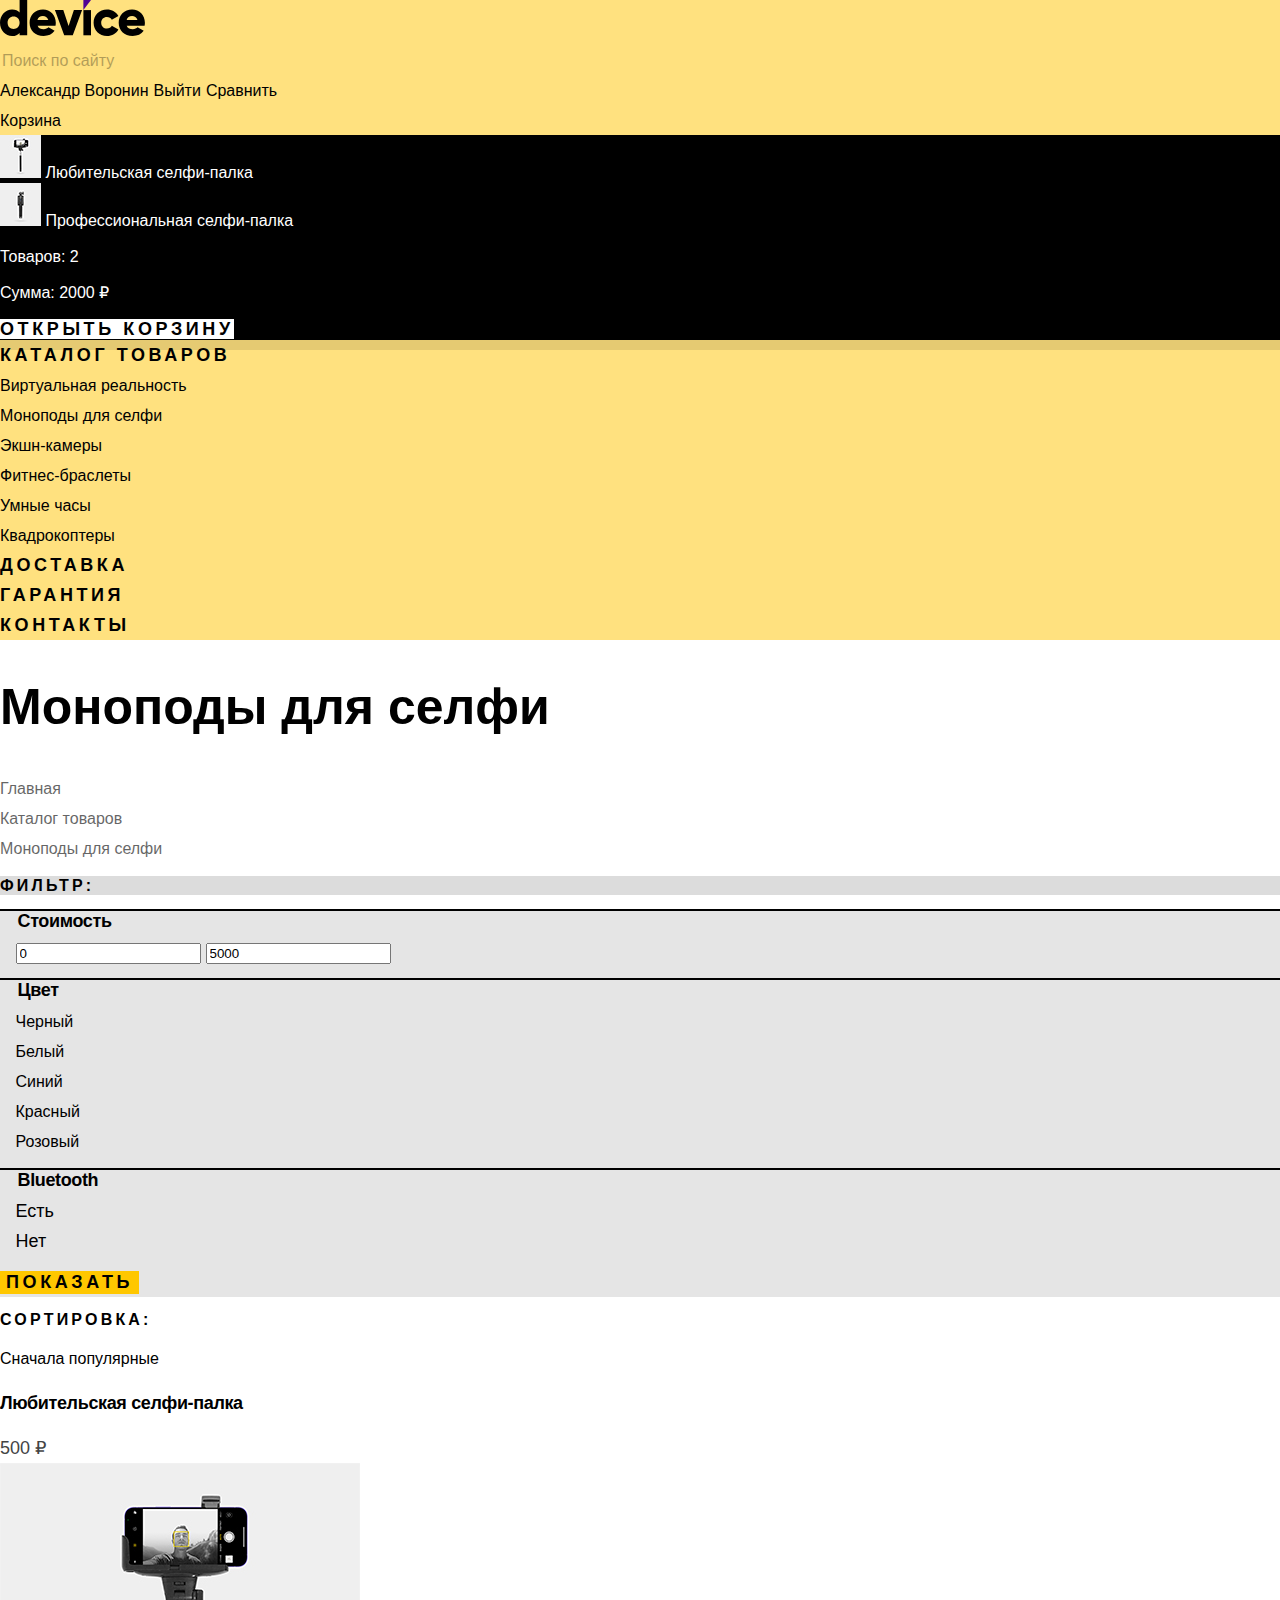
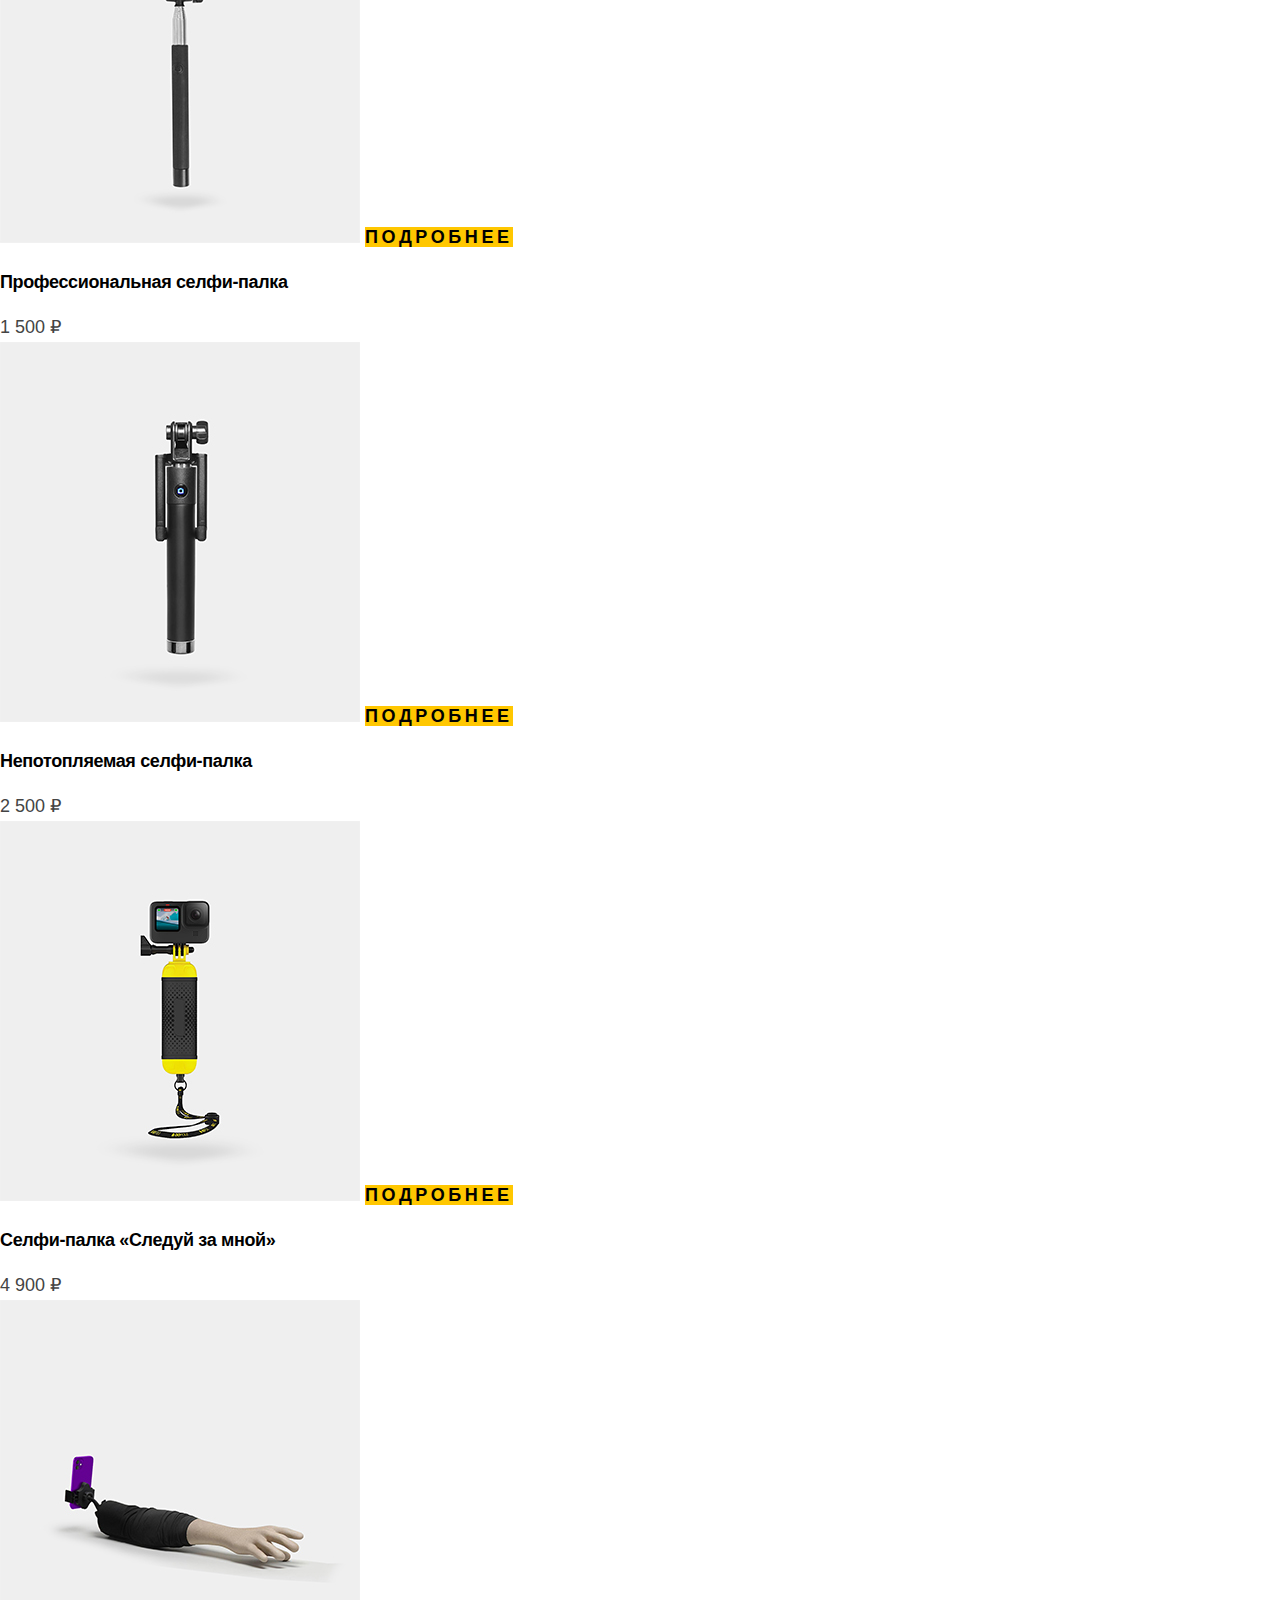
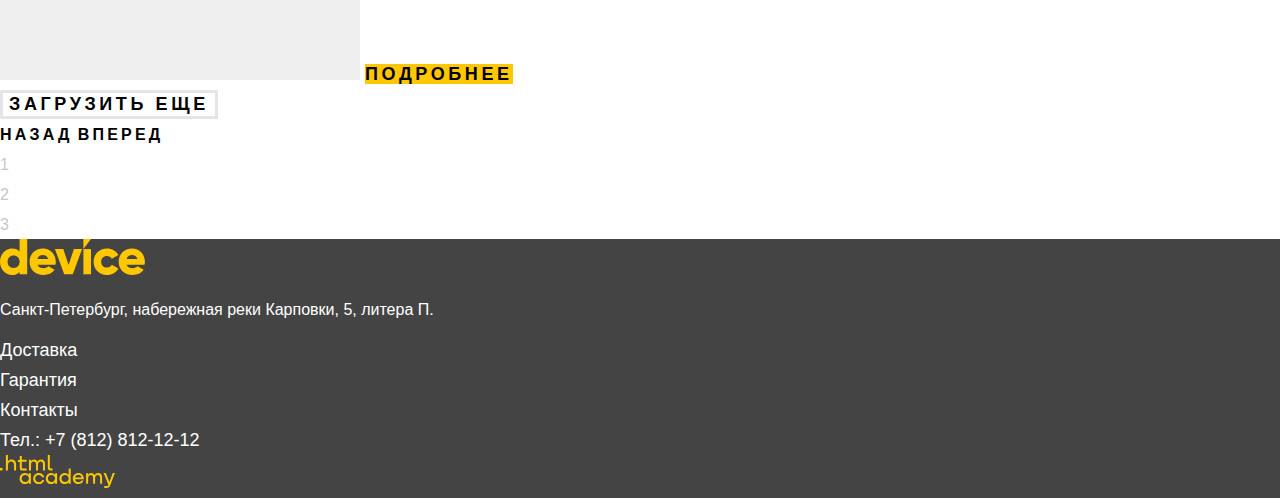
==== catalog.html @ 980a21e5 "Базовая стилизация всех страниц" ====
<!DOCTYPE html>
<html lang="ru">

  <head>
    <title>HTML Academy: Девайс-каталог</title>
    <meta charset="UTF-8">
    <meta name="description" content="Описание контента">
    <meta name="keywords" content="Ключевые, слова, через, запятую">
    <link rel="icon" type="image/x-icon" href="images/favicon.png">
    <link rel="stylesheet" href="css/style.css">
  </head>

  <body class="page">

    <!-- header start -->
      <header class="header container">
        <div class="header__inner">

          <a class="header__logo-link" href="index.html">
            <img class="header__logo-image" src="images/device-header.svg" width="145" height="36" alt="Логотип интернет магазина 'Device'.">
          </a>

          <nav class="header__navigation">
            <div class="header__top">

              <!-- header-search start -->
                <form class="header-search header__search-form " action="https://echo.htmlacademy.ru" method="get">
                  <label class="header-search__label">
                    <input class="header-search__input" name="site-search" type="search" placeholder="Поиск по сайту">
                    <span class="visually-hidden">Поиск по сайту.</span>
                  </label>
                  <button class="header-search__submit" type="submit">Найти</button>
                </form>
              <!-- header-search end -->

                <a class="header__top-link" href="#">Александр Воронин</a>
                <a class="header__top-link" href="#">Выйти</a>
                <a class="header__top-link" href="#">Сравнить</a>
                <div class="header__top-block">
                  <a class="header__top-link" href="#">Корзина</a>
                    <div class="header__top-basket">
                      <ul class="header__top-basket-list">
                        <li class="header__top-basket-item">
                          <img class="header__top-basket-image" src="images/selfie-stick-amateur-basket.png" width="41" height="43" alt="Любительская селфи-палка.">
                          <a class="header__top-basket-link" href="#">Любительская селфи-палка</a>
                        </li>
                        <li class="header__top-basket-item">
                          <img class="header__top-basket-image" src="images/selfie-stick-professional-basket.png" width="41" height="43" alt="Профессиональная селфи-палка.">
                          <a class="header__top-basket-link" href="#">Профессиональная селфи-палка</a>
                        </li>
                      </ul>
                      <div class="header__top-basket-block">
                        <p class="header__top-basket-text">Товаров: 2</p>
                        <p class="header__top-basket-text">Сумма: 2000 ₽</p>
                      </div>
                      <a class="header__top-basket-open link">Открыть корзину</a>
                    </div>
                </div>
            </div>

            <ul class="header__bottom-list">
              <li class="header__bottom-item">
                <a class="header__bottom-link link" href="catalog.html">Каталог товаров</a>
                  <ul class="header__button-catalog-list">
                    <li class="header__button-catalog-item">
                      <a class="header__button-catalog-link" href="#">Виртуальная реальность</a>
                    </li>
                    <li class="header__button-catalog-item">
                      <a class="header__button-catalog-link" href="#">Моноподы для cелфи</a>
                    </li>
                    <li class="header__button-catalog-item">
                      <a class="header__button-catalog-link" href="#">Экшн-камеры</a>
                    </li>
                    <li class="header__button-catalog-item">
                      <a class="header__button-catalog-link" href="#">Фитнес-браслеты</a>
                    </li>
                    <li class="header__button-catalog-item">
                      <a class="header__button-catalog-link" href="#">Умные часы</a>
                    </li>
                    <li class="header__button-catalog-item">
                      <a class="header__button-catalog-link" href="#">Квадрокоптеры</a>
                    </li>
                  </ul>
              </li>
              <li class="header__bottom-item">
                <a class="header__bottom-link link" href="#">Доставка</a>
              </li>
              <li class="header__bottom-item">
                <a class="header__bottom-link link" href="#">Гарантия</a>
              </li>
              <li class="header__bottom-item">
                <a class="header__bottom-link link" href="#">Контакты</a>
              </li>
            </ul>
          </nav>

        </div>
      </header>
    <!-- header end -->

    <!-- main start -->
      <main class="main">
        <h1 class="visually-hidden">Каталог интернет магазина 'Device'</h1>

        <section class="main__container">
          <h2 class="main__title title">Моноподы для селфи</h2>
          <ul class="main__list">
            <li class="main__item">
              <a class="main__link" href="#">Главная</a>
            </li>
            <li class="main__item">
              <a class="main__link" href="#">Каталог товаров</a>
            </li>
            <li class="main__item">
              <span class="main__text">Моноподы для селфи</span>
            </li>
          </ul>
        </section>

        <div class="catalog">

          <!-- filters start -->
            <section class="filters">

              <div class="filters__top">
                <h2 class="filters__title link">Фильтр:</h2>
              </div>

              <form class="filters__form" action="https://echo.htmlacademy.ru" method="get">
                <div class="filters__block">
                  <fieldset class="filters__field">
                    <legend class="filters__subtitle">Стоимость</legend>
                    <label class="filters__label">
                      <input class="filters__number" type="number" name="min" value="0">
                      <span class="visually-hidden">от</span>
                    </label>
                    <label class="filters__label">
                      <input class="filters__number" type="number" name="max" value="5000">
                      <span class="visually-hidden">до</span>
                    </label>
                  </fieldset>
                </div>
                <div class="filters__block">
                  <fieldset class="filters__field">
                    <legend class="filters__subtitle">Цвет</legend>
                    <ul class="filters__list">
                      <li class="filters__item">
                        <input class="visually-hidden" type="checkbox" name="color-black" id="black" checked>
                        <label class="filters__checked" for="black">Черный</label>
                      </li>
                      <li class="filters__item">
                        <input class="visually-hidden" type="checkbox" name="color-white" id="white" checked>
                        <label class="filters__checked" for="white">Белый</label>
                      </li>
                      <li class="filters__item">
                        <input class="visually-hidden" type="checkbox" name="color-blue" id="blue">
                        <label class="filters__checked" for="blue">Синий</label>
                      </li>
                      <li class="filters__item">
                        <input class="visually-hidden" type="checkbox" name="color-red" id="red">
                        <label class="filters__checked" for="red">Красный</label>
                      </li>
                      <li class="filters__item">
                        <input class="visually-hidden" type="checkbox" name="color-pink" id="pink">
                        <label class="filters__checked" for="pink">Розовый</label>
                      </li>
                    </ul>
                  </fieldset>
                </div>
                <div class="filters__block">
                  <fieldset class="filters__field">
                    <legend class="filters__subtitle">Bluetooth</legend>
                      <ul class="filters__list">
                        <li class="filters__item">
                          <input class="visually-hidden" type="radio" name="bluetooth" id="bluetooth-true" value="true" checked>
                          <label class="filters__radio" for="bluetooth-true">Есть</label>
                        </li>
                        <li class="filters__item">
                          <input class="visually-hidden" type="radio" name="bluetooth" id="bluetooth-false" value="false">
                          <label class="filters__radio" for="bluetooth-false">Нет</label>
                        </li>
                      </ul>
                  </fieldset>
                </div>
                <button class="filters__submit link link-effect" type="submit">Показать</button>
              </form>

            </section>
          <!-- filters end -->

          <!-- products start -->
            <section class="products">
              <h2 class="visually-hidden">Каталог товаров</h2>

                <section class="products__top">
                  <h2 class="products__title link">Сортировка:</h2>
                  <div class="products__block">
                    <a class="products__popular-first" href="#popular-first">Сначала популярные</a>
                    <ul class="products__sort-list">
                      <li class="products__sort-item">
                        <a class="products__sort-link" href="#"></a>
                        <a class="products__sort-link" href="#"></a>
                        <a class="products__sort-link" href="#"></a>
                      </li>
                    </ul>
                  </div>
                  <a class="products__arrow" href="#up">
                    <span class="visually-hidden">Вверх</span>
                  </a>
                  <a class="products__arrow" href="#down">
                    <span class="visually-hidden">Вниз</span>
                  </a>
                </section>

                <ul class="products__list">
                  <li class="products__item">
                    <div class="products__info">
                      <h3 class="products__subtitle">Любительская селфи-палка</h3>
                      <span class="products__price">500 ₽</span>
                    </div>
                    <a class="products__link" href="#">
                      <img class="products__image" src="images/selfie-stick-amateur.png" width="360" height="380" alt="Любительская селфи-палка.">
                    </a>
                    <a class="products__details link link-effect" href="#">Подробнее</a>
                  </li>
                  <li class="products__item">
                    <div class="products__info">
                      <h3 class="products__subtitle">Профессиональная селфи-палка</h3>
                      <span class="products__price">1 500 ₽</span>
                    </div>
                    <a class="products__link" href="#">
                      <img class="products__image" src="images/selfie-stick-professional.png" width="360" height="380" alt="Профессиональная селфи-палка.">
                    </a>
                    <a class="products__details link link-effect" href="#">Подробнее</a>
                  </li>
                  <li class="products__item">
                    <div class="products__info">
                      <h3 class="products__subtitle">Непотопляемая селфи-палка</h3>
                      <span class="products__price">2 500 ₽</span>
                    </div>
                    <a class="products__link" href="#">
                      <img class="products__image" src="images/selfie-stick-unsinkable.png" width="360" height="380" alt="Непотопляемая селфи-палка.">
                    </a>
                    <a class="products__details link link-effect" href="#">Подробнее</a>
                  </li>
                  <li class="products__item products__item--new">
                    <div class="products__info">
                      <h3 class="products__subtitle">Селфи-палка «Следуй за мной»</h3>
                      <span class="products__price">4 900 ₽</span>
                    </div>
                    <a class="products__link" href="#">
                      <img class="products__image" src="images/selfie-stick-follow-me.png" width="360" height="380" alt="Селфи-палка «Следуй за мной».">
                    </a>
                    <a class="products__details link link-effect" href="#">Подробнее</a>
                  </li>
                </ul>
                <button class="products__download link" type="button">Загрузить еще</button>

                <div class="products__pagination">
                  <a class="products__pagination-button link" href="#">Назад</a>
                  <a class="products__pagination-button link" href="#">Вперед</a>
                  <ul class="products__pagination-list">
                    <li class="products__pagination-item">
                      <a class="products__pagination-link products__pagination-link--current" href="#">1</a>
                    </li>
                    <li class="products__pagination-item">
                      <a class="products__pagination-link" href="#">2</a>
                    </li>
                    <li class="products__pagination-item">
                      <a class="products__pagination-link" href="#">3</a>
                    </li>
                  </ul>
                </div>

              </section>
            <!-- products end -->

        </div>

      </main>
    <!-- main end -->

    <!-- footer start -->
      <footer class="footer">
        <div class="footer__inner container">

          <a class="footer__logo-link">
            <img class="footer__logo-image" src="images/device-footer.svg" width="145" height="36" alt="Логотип интернет магазина 'Device'.">
          </a>

          <div class="footer__navigation">
            <p class="footer__navigation-text">Санкт-Петербург, набережная реки Карповки, 5, литера П.</p>
            <ul class="footer__navigation-list">
              <li class="footer__navigation-item">
                <a class="footer__navigation-link" href="#">Доставка</a>
              </li>
              <li class="footer__navigation-item">
                <a class="footer__navigation-link" href="#">Гарантия</a>
              </li>
              <li class="footer__navigation-item">
                <a class="footer__navigation-link" href="#">Контакты</a>
              </li>
            </ul>
            <a class="footer__navigation-link" href="tel:78128121212">Тел.: +7 (812) 812-12-12</a>
          </div>

          <ul class="footer__social">
            <li class="footer__social-item">
              <a class="footer__social-link" href="https://www.facebook.com/htmlacademy">
                <span class="visually-hidden">Фэйсбук.</span>
              </a>
            </li>
            <li class="footer__social-item">
              <a class="footer__social-link" href="https://www.instagram.com/htmlacademy">
                <span class="visually-hidden">Инстаграм.</span>
              </a>
            </li>
            <li class="footer__social-item">
              <a class="footer__social-link" href="https://www.twitter.com/htmlacademy_ru">
                <span class="visually-hidden">Твиттер.</span>
              </a>
            </li>
          </ul>

          <a class="footer__htmlacademy-link" href="https://htmlacademy.ru">
            <img class="footer__htmlacademy-image" src="images/logo-htmlacademy-footer.svg" width="115" height="34" alt="Логотип 'htmlacademy.">
          </a>

        </div>
      </footer>
    <!-- footer end -->

    <script src="js/script.js"></script>
  </body>

</html>
---- css/style.css ----
/* fonts */
@font-face {
  font-style: normal;
  font-weight: 400;
  font-family: "Rubik";

  font-display: swap;
  src: url("../fonts/rubik/rubik-400.woff2") format("woff2;");
}

@font-face {
  font-style: normal;
  font-weight: 700;
  font-family: "Rubik";

  font-display: swap;
  src: url("../fonts/rubik/rubik-700.woff2") format("woff2;");
}

@font-face {
  font-style: normal;
  font-weight: 800;
  font-family: "Rubik";

  font-display: swap;
  src: url("../fonts/rubik/rubik-800.woff2") format("woff2;");
}

@font-face {
  font-style: normal;
  font-weight: 800;
  font-family: "Raleway";

  font-display: swap;
  src: url("../fonts/raleway/raleway-800.woff2") format("woff2;");
}

/* variables */
:root {
  --additional-jasmine: #ffe17f;
  --additional-lavender-indigo: #af4fff;
  --additional-supernova: #ffc700;
  --basic-black: #000000;
  --basic-cararra: #ebebeb;
  --basic-gainsboro: #dcdcdc;
  --basic-gallery: #f0f0f0;
  --basic-mercury: #e5e5e5;
  --basic-tundora: #444444;
  --basic-white: #ffffff;
  --status-coral-red: #ff3d3d;
  --status-deep-saffron: #fd912e;
  --status-luck-green: #08af00;
}

/* global-elements */
*,
*::before,
*::after {
  box-sizing: border-box;
}

body {
  margin: 0;

  font-weight: 400;
  font-size: 18px;
  line-height: 30px;
  font-family: "Rubik", sans-serif;
  color: var(--basic-black);

  background-color: var(--basic-white);
}

img {
  max-width: 100%;

  object-fit: contain;
}

button {
  cursor: pointer;
}

.page a {
  text-decoration: none;
}

.page ul {
  margin: 0;
  padding: 0;

  list-style-type: none;
}

.visually-hidden {
  position: absolute;

  width: 1px;
  height: 1px;
  padding: 0;
  overflow: hidden;

  border: 0;

  clip: rect(1px, 1px, 1px, 1px);
}

.title {
  font-weight: 800;
  font-size: 50px;
  line-height: 50px;
  font-family: "Raleway", sans-serif;
}

.link {
  font-weight: 800;
  font-size: 18px;
  line-height: 21px;
  font-family: "Raleway", sans-serif;
  color: var(--basic-black);
  text-transform: uppercase;
  letter-spacing: 0.2em;
}

.link-effect {
  background-color: var(--additional-supernova);
}
/* header*/
.header__inner {
  background-color: var(--additional-jasmine);
}

/* header-search start */
.header-search__input {
  background-color: transparent;
  border: 0;
  outline: none;
}

.header-search__input::placeholder {
  font-size: 16px;
  line-height: 19px;
  color: var(--basic-black);

  opacity: 0.3;
}

.header-search__submit {
  display: none;
}
/* header-search end */

.header__top-link {
  font-size: 16px;
  line-height: 19px;
  color: var(--basic-black);
}

/* header__top-basket start */
.header__top-basket {
  font-size: 16px;
  line-height: 20px;
  color: var(--basic-white);

  background-color: var(--basic-black);
  box-shadow: 0 10px 0 rgba(0, 0, 0, 0.1);
}

.header__top-basket-link {
  color: var(--basic-white);
}

.header__top-basket-open {
  background-color: var(--basic-white);
}
/* header__top-basket end */

.header__button-catalog-link {
  font-size: 16px;
  line-height: 18px;
  color: var(--basic-black);
}

/* main*/
.main__link,
.main__text {
  font-size: 16px;
  line-height: 19px;
  color: var(--basic-black);

  opacity: 0.6;
}
/* promo-slider start */

.promo-slider__text {
  color: var(--basic-tundora);
}

.promo-slider__term {
  font-size: 36px;
  line-height: 30px;
}

.promo-slider__definition {
  font-size: 16px;
  color: var(--basic-tundora);
}
/* promo-slider end */

/* goods start */
.goods__item {
  background-color: var(--additional-jasmine);
}

.goods__text {
  font-weight: 800;
  font-size: 18px;
  line-height: 24px;
  font-family: "Raleway", sans-serif;
  color: var(--basic-black);
  letter-spacing: -0.02em;
}
/* goods end */

/* services start */
.services {
  background-color: var(--basic-gallery);
}

.services__menu-button {
  border: 0;
  outline: none;
}

.services__description-item {
  display: none;
}

.services__description-item--current {
  display: block;
}

.services__description-text {
  color: var(--basic-tundora);
}
/* services end */

/* rare-commodity start */
.rare-commodity__link {
  font-weight: 800;
  font-size: 20px;
  line-height: 23px;
  font-family: "Raleway", sans-serif;
  color: var(--basic-black);
  text-transform: uppercase;
  letter-spacing: 0.2em;

  background-color: var(--basic-gallery);
}
/* rare-commodity end */

/* about-section start */

/* about-us start */
.about-us__description {
  color: var(--basic-tundora);
}

.about-us__item {
  font-weight: 800;
  line-height: 20px;
}
/* about-us end */

/* contacts start */
.contacts__subtitle {
  font-size: 24px;
  color: var(--basic-tundora);
}

.contacts__text {
  color: var(--basic-tundora);
}

.contacts .contacts__tel {
  color: var(--basic-tundora);
  text-decoration: underline;
}
/* contacts end */

/* about-section end */

/* distribution start */
.distribution {
  background-color: var(--basic-gallery);
}

.distribution__description {
  color: var(--basic-tundora);
}

.distribution__form {
  display: flex;
}

.distribution__email {
  width: 600px;

  background-color: transparent;
  border: 0;
  border-bottom: 3px solid rgba(0, 0, 0, 0.1);
  outline: none;
}

.distribution__email::placeholder {
  font-size: 18px;
  line-height: 30px;
  color: var(--basic-tundora);

  opacity: 0.5;
}

.distribution__submit {
  width: 260px;
  height: 55px;

  background-color: transparent;
  border: 3px solid rgba(0, 0, 0, 0.1);
}
/* distribution end */

/* filters start */
.filters__top {
  background-color: var(--basic-gainsboro);
}

.filters__title,
.products__title {
  font-size: 16px;
  line-height: 19px;
}

.filters__form {
  background-color: var(--basic-mercury);
}

.filters__block {
  border-top: 2px solid var(--basic-black);
}

.filters__field {
  border: 0;
}

.filters__subtitle {
  font-weight: 800;
  line-height: 20px;
  letter-spacing: -0.02em;
}

.filters__checked {
  font-size: 16px;
  line-height: 19px;
}

.filters__submit {
  border: 0;
}
/* filters end */

/* products start */
.products__popular-first {
  font-size: 16px;
  line-height: 19px;
  color: var(--basic-black);
}

.products__subtitle {
  font-size: 18px;
  line-height: 24px;
  letter-spacing: -0.02em;
}

.products__price {
  line-height: 21px;
  color: var(--basic-tundora);
}

.products__download {
  border: 0;
  border: 3px solid rgba(0, 0, 0, 0.1);
  background-color: transparent;
}

.products__pagination-button {
  font-size: 16px;
  line-height: 19px;
}

.products__pagination-link {
  font-size: 16px;
  line-height: 19px;
  color: var(--basic-tundora);

  opacity: 0.3;
}
/* products end */

/*footer*/
.footer {
  background-color: var(--basic-tundora);
}

.footer__navigation-text {
  font-size: 16px;
  line-height: 19px;
  color: var(--basic-white);
}

.footer__navigation-link {
  color: var(--basic-white);
}

.footer__navigation-tel {
  font-size: 16px;
  color: var(--basic-white);
}
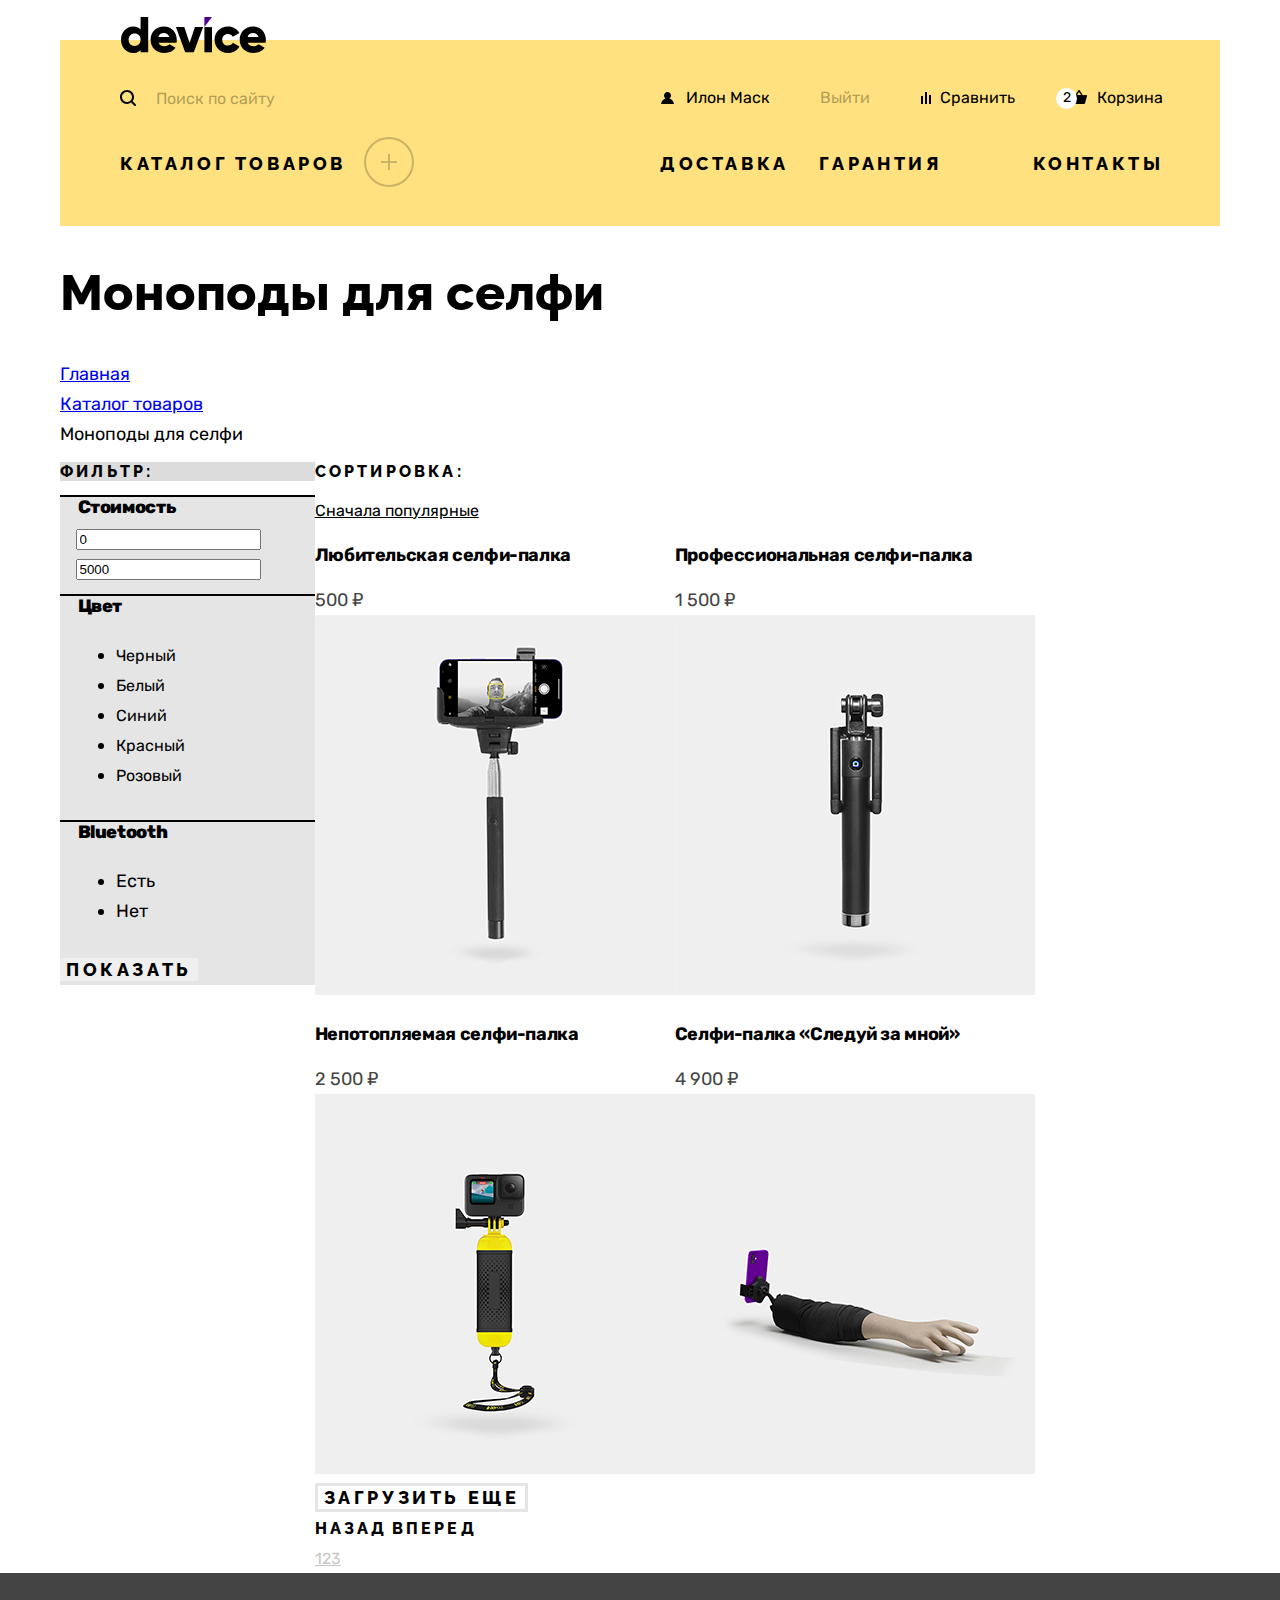
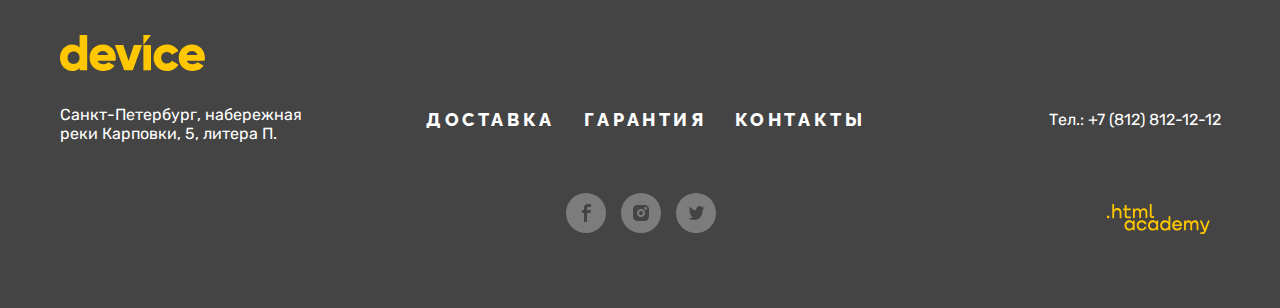
==== commit e66ac13c: "Сетка страницы и крупных блоков на флексах для страницы каталога" ====
--- a/catalog.html
+++ b/catalog.html
@@ -14,7 +14,7 @@
 
     <!-- header start -->
       <header class="header container">
-        <div class="header__inner">
+        <div class="header__inner header__inner--catalog">
 
           <a class="header__logo-link" href="index.html">
             <img class="header__logo-image" src="images/device-header.svg" width="145" height="36" alt="Логотип интернет магазина 'Device'.">
@@ -24,62 +24,78 @@
             <div class="header__top">
 
               <!-- header-search start -->
-                <form class="header-search header__search-form " action="https://echo.htmlacademy.ru" method="get">
-                  <label class="header-search__label">
-                    <input class="header-search__input" name="site-search" type="search" placeholder="Поиск по сайту">
-                    <span class="visually-hidden">Поиск по сайту.</span>
-                  </label>
-                  <button class="header-search__submit" type="submit">Найти</button>
+                <form class="header-search header__search-form" action="https://echo.htmlacademy.ru" method="get">
+                  <label class="header-search__label" for="search"></label>
+                  <input class="header-search__input" name="site-search" id="search" type="search" placeholder="Поиск по сайту">
+                  <button class="header-search__submit" type="submit"><span class="header-search__submit-text">Найти</span></button>
+                  <span class="visually-hidden">Поиск по сайту.</span>
                 </form>
               <!-- header-search end -->
 
-                <a class="header__top-link" href="#">Александр Воронин</a>
-                <a class="header__top-link" href="#">Выйти</a>
-                <a class="header__top-link" href="#">Сравнить</a>
+                <a class="header__top-link header__top-link--user" href="#">Илон Маск</a>
+                <a class="header__top-link header__top-link--log-off" href="#">Выйти</a>
+                <a class="header__top-link header__top-link--compare" href="#">Сравнить</a>
                 <div class="header__top-block">
-                  <a class="header__top-link" href="#">Корзина</a>
-                    <div class="header__top-basket">
-                      <ul class="header__top-basket-list">
-                        <li class="header__top-basket-item">
-                          <img class="header__top-basket-image" src="images/selfie-stick-amateur-basket.png" width="41" height="43" alt="Любительская селфи-палка.">
-                          <a class="header__top-basket-link" href="#">Любительская селфи-палка</a>
-                        </li>
-                        <li class="header__top-basket-item">
-                          <img class="header__top-basket-image" src="images/selfie-stick-professional-basket.png" width="41" height="43" alt="Профессиональная селфи-палка.">
-                          <a class="header__top-basket-link" href="#">Профессиональная селфи-палка</a>
-                        </li>
-                      </ul>
-                      <div class="header__top-basket-block">
-                        <p class="header__top-basket-text">Товаров: 2</p>
-                        <p class="header__top-basket-text">Сумма: 2000 ₽</p>
+                  <a class="header__top-link header__top-link--basket" href="#">Корзина</a>
+
+                    <!-- header__top-basket start -->
+                      <div class="header__top-basket">
+                        <ul class="header__top-basket-list">
+                          <li class="header__top-basket-item">
+                            <a class="header__top-basket-link-image" href="#">
+                              <img class="header__top-basket-image" src="images/selfie-stick-amateur-basket.png" width="41" height="43" alt="Любительская селфи-палка.">
+                            </a>
+                            <a class="header__top-basket-link" href="#">Любительская <br /> селфи-палка</a>
+                            <button class="header__top-basket-button"></button>
+                          </li>
+                          <li class="header__top-basket-item">
+                            <a class="header__top-basket-link-image" href="#">
+                              <img class="header__top-basket-image" src="images/selfie-stick-professional-basket.png" width="41" height="43" alt="Профессиональная селфи-палка.">
+                            </a>
+                            <a class="header__top-basket-link" href="#">Профессиональная <br /> селфи-палка</a>
+                            <button class="header__top-basket-button"></button>
+                          </li>
+                        </ul>
+                        <div class="header__top-basket-block">
+                          <p class="header__top-basket-text">Товаров: 2</p>
+                          <p class="header__top-basket-text">Сумма: 2000 ₽</p>
+                        </div>
+                        <button class="header__top-basket-open link">
+                          <span class="header__top-basket-open-text">Открыть корзину</span></button>
                       </div>
-                      <a class="header__top-basket-open link">Открыть корзину</a>
-                    </div>
+                    <!-- header__top-basket end -->
+
                 </div>
             </div>
 
             <ul class="header__bottom-list">
-              <li class="header__bottom-item">
-                <a class="header__bottom-link link" href="catalog.html">Каталог товаров</a>
-                  <ul class="header__button-catalog-list">
-                    <li class="header__button-catalog-item">
-                      <a class="header__button-catalog-link" href="#">Виртуальная реальность</a>
-                    </li>
-                    <li class="header__button-catalog-item">
-                      <a class="header__button-catalog-link" href="#">Моноподы для cелфи</a>
-                    </li>
-                    <li class="header__button-catalog-item">
-                      <a class="header__button-catalog-link" href="#">Экшн-камеры</a>
-                    </li>
-                    <li class="header__button-catalog-item">
-                      <a class="header__button-catalog-link" href="#">Фитнес-браслеты</a>
-                    </li>
-                    <li class="header__button-catalog-item">
-                      <a class="header__button-catalog-link" href="#">Умные часы</a>
-                    </li>
-                    <li class="header__button-catalog-item">
-                      <a class="header__button-catalog-link" href="#">Квадрокоптеры</a>
-                    </li>
+              <li class="header__bottom-item header__bottom-item--catalog">
+                <a class="header__bottom-link header__bottom-link--catalog link" href="#">Каталог товаров</a>
+                  <ul class="header__bottom-catalog-list">
+                    <div class="header__bottom-catalog-block">
+                      <li class="header__bottom-catalog-item">
+                        <a class="header__bottom-catalog-link" href="#">Виртуальная реальность</a>
+                      </li>
+                      <li class="header__bottom-catalog-item">
+                        <a class="header__bottom-catalog-link" href="#">Моноподы для cелфи</a>
+                      </li>
+                      <li class="header__bottom-catalog-item">
+                        <a class="header__bottom-catalog-link" href="#">Экшн-камеры</a>
+                      </li>
+                    </div>
+                    <div class="header__bottom-catalog-block">
+                      <li class="header__bottom-catalog-item">
+                        <a class="header__bottom-catalog-link" href="#">Фитнес-браслеты</a>
+                      </li>
+                      <li class="header__bottom-catalog-item">
+                        <a class="header__bottom-catalog-link" href="#">Умные часы</a>
+                      </li>
+                    </div>
+                    <div class="header__bottom-catalog-block">
+                      <li class="header__bottom-catalog-item">
+                        <a class="header__bottom-catalog-link" href="#">Квадрокоптеры</a>
+                      </li>
+                    </div>
                   </ul>
               </li>
               <li class="header__bottom-item">
@@ -102,7 +118,7 @@
       <main class="main">
         <h1 class="visually-hidden">Каталог интернет магазина 'Device'</h1>
 
-        <section class="main__container">
+        <section class="main__container container">
           <h2 class="main__title title">Моноподы для селфи</h2>
           <ul class="main__list">
             <li class="main__item">
@@ -117,7 +133,7 @@
           </ul>
         </section>
 
-        <div class="catalog">
+        <div class="catalog container">
 
           <!-- filters start -->
             <section class="filters">
@@ -289,42 +305,46 @@
           </a>
 
           <div class="footer__navigation">
-            <p class="footer__navigation-text">Санкт-Петербург, набережная реки Карповки, 5, литера П.</p>
+            <p class="footer__navigation-text">Санкт-Петербург, набережная <br /> реки Карповки, 5, литера П.</p>
             <ul class="footer__navigation-list">
               <li class="footer__navigation-item">
-                <a class="footer__navigation-link" href="#">Доставка</a>
+                <a class="footer__navigation-link link" href="#">Доставка</a>
               </li>
               <li class="footer__navigation-item">
-                <a class="footer__navigation-link" href="#">Гарантия</a>
+                <a class="footer__navigation-link link" href="#">Гарантия</a>
               </li>
               <li class="footer__navigation-item">
-                <a class="footer__navigation-link" href="#">Контакты</a>
+                <a class="footer__navigation-link link" href="#">Контакты</a>
               </li>
             </ul>
-            <a class="footer__navigation-link" href="tel:78128121212">Тел.: +7 (812) 812-12-12</a>
+            <a class="footer__navigation-tel" href="tel:78128121212">Тел.: +7 (812) 812-12-12</a>
           </div>
 
-          <ul class="footer__social">
-            <li class="footer__social-item">
-              <a class="footer__social-link" href="https://www.facebook.com/htmlacademy">
-                <span class="visually-hidden">Фэйсбук.</span>
-              </a>
-            </li>
-            <li class="footer__social-item">
-              <a class="footer__social-link" href="https://www.instagram.com/htmlacademy">
-                <span class="visually-hidden">Инстаграм.</span>
-              </a>
-            </li>
-            <li class="footer__social-item">
-              <a class="footer__social-link" href="https://www.twitter.com/htmlacademy_ru">
-                <span class="visually-hidden">Твиттер.</span>
-              </a>
-            </li>
-          </ul>
-
-          <a class="footer__htmlacademy-link" href="https://htmlacademy.ru">
-            <img class="footer__htmlacademy-image" src="images/logo-htmlacademy-footer.svg" width="115" height="34" alt="Логотип 'htmlacademy.">
-          </a>
+          <div class="footer__social-block">
+
+            <ul class="footer__social">
+              <li class="footer__social-item">
+                <a class="footer__social-link footer__social-link--fb" href="https://www.facebook.com/htmlacademy">
+                  <span class="visually-hidden">Фэйсбук.</span>
+                </a>
+              </li>
+              <li class="footer__social-item">
+                <a class="footer__social-link footer__social-link--in" href="https://www.instagram.com/htmlacademy">
+                  <span class="visually-hidden">Инстаграм.</span>
+                </a>
+              </li>
+              <li class="footer__social-item">
+                <a class="footer__social-link footer__social-link--tw" href="https://www.twitter.com/htmlacademy_ru">
+                  <span class="visually-hidden">Твиттер.</span>
+                </a>
+              </li>
+            </ul>
+
+            <a class="footer__htmlacademy-link" href="https://htmlacademy.ru">
+              <img class="footer__htmlacademy-image" src="images/logo-htmlacademy-footer.svg" width="115" height="34" alt="Логотип 'htmlacademy.">
+            </a>
+
+          </div>
 
         </div>
       </footer>
--- a/css/style.css
+++ b/css/style.css
@@ -1,11 +1,11 @@
-/* fonts */
+/* fonts start */
 @font-face {
   font-style: normal;
   font-weight: 400;
   font-family: "Rubik";
 
   font-display: swap;
-  src: url("../fonts/rubik/rubik-400.woff2") format("woff2;");
+  src: url("../fonts/rubik/rubik-400.woff2") format("woff2");
 }
 
 @font-face {
@@ -14,7 +14,7 @@
   font-family: "Rubik";
 
   font-display: swap;
-  src: url("../fonts/rubik/rubik-700.woff2") format("woff2;");
+  src: url("../fonts/rubik/rubik-700.woff2") format("woff2");
 }
 
 @font-face {
@@ -23,7 +23,7 @@
   font-family: "Rubik";
 
   font-display: swap;
-  src: url("../fonts/rubik/rubik-800.woff2") format("woff2;");
+  src: url("../fonts/rubik/rubik-800.woff2") format("woff2");
 }
 
 @font-face {
@@ -32,16 +32,18 @@
   font-family: "Raleway";
 
   font-display: swap;
-  src: url("../fonts/raleway/raleway-800.woff2") format("woff2;");
-}
-
-/* variables */
+  src: url("../fonts/raleway/raleway-800.woff2") format("woff2");
+}
+/* fonts end */
+
+/* variables start */
 :root {
   --additional-jasmine: #ffe17f;
   --additional-lavender-indigo: #af4fff;
   --additional-supernova: #ffc700;
   --basic-black: #000000;
   --basic-cararra: #ebebeb;
+  --basic-erie-black: #1a1a1a;
   --basic-gainsboro: #dcdcdc;
   --basic-gallery: #f0f0f0;
   --basic-mercury: #e5e5e5;
@@ -51,18 +53,26 @@
   --status-deep-saffron: #fd912e;
   --status-luck-green: #08af00;
 }
-
-/* global-elements */
+/* variables end */
+
+/* global-elements start */
 *,
 *::before,
 *::after {
   box-sizing: border-box;
 }
 
+html {
+  height: 100%;
+}
+
 body {
-  margin: 0;
-
-  font-weight: 400;
+  display: flex;
+  flex-direction: column;
+  min-width: 1160px;
+  min-height: 100%;
+  margin: 0;
+
   font-size: 18px;
   line-height: 30px;
   font-family: "Rubik", sans-serif;
@@ -81,15 +91,23 @@
   cursor: pointer;
 }
 
-.page a {
-  text-decoration: none;
-}
-
-.page ul {
-  margin: 0;
-  padding: 0;
-
-  list-style-type: none;
+input[type=text]::-ms-clear {
+  display: none;
+  width: 0;
+  height: 0;
+}
+
+input[type=text]::-ms-reveal {
+  display: none;
+  width: 0;
+  height: 0;
+}
+
+input[type="search"]::-webkit-search-decoration,
+input[type="search"]::-webkit-search-cancel-button,
+input[type="search"]::-webkit-search-results-button,
+input[type="search"]::-webkit-search-results-decoration {
+  display: none;
 }
 
 .visually-hidden {
@@ -103,6 +121,16 @@
   border: 0;
 
   clip: rect(1px, 1px, 1px, 1px);
+}
+
+.container {
+  width: 1200px;
+  margin: 0 auto;
+  padding: 0 20px;
+}
+
+.main {
+  flex-grow: 1;
 }
 
 .title {
@@ -113,123 +141,1061 @@
 }
 
 .link {
+  position: relative;
+  z-index: 1;
+
   font-weight: 800;
   font-size: 18px;
   line-height: 21px;
   font-family: "Raleway", sans-serif;
   color: var(--basic-black);
   text-transform: uppercase;
+  text-decoration: none;
   letter-spacing: 0.2em;
 }
 
-.link-effect {
-  background-color: var(--additional-supernova);
-}
-/* header*/
+.link--effect::before {
+  content: "";
+  position: absolute;
+  top: 42%;
+  left: 0;
+  z-index: -1;
+
+  width: 100%;
+  height: 8px;
+
+  background-color: var(--additional-jasmine);
+
+  transition-duration: 0.4s;
+}
+
+.link--effect:hover::before {
+  top: 0;
+
+  height: 100%;
+}
+
+.link--effect:focus::before {
+  background-color: var(--additional-lavender-indigo);
+}
+
+.link--effect:active::before {
+  background-color: var(--additional-jasmine);
+}
+/* global-elements end */
+
+/* header start */
+.header {
+  padding-top: 40px;
+}
+
 .header__inner {
+  position: relative;
+
+  height: 300px;
+  padding: 0 60px;
+  padding-top: 38px;
+
   background-color: var(--additional-jasmine);
 }
 
+.header__inner--catalog {
+  height: 186px;
+}
+
+.header__logo-link {
+  position: absolute;
+  top: -23px;
+  left: 61px;
+
+  display: flex;
+}
+
+.header__top {
+  position: relative;
+
+  display: flex;
+  margin-bottom: 20px;
+}
+
 /* header-search start */
+.header-search {
+  position: relative;
+
+  display: flex;
+  margin-right: 4px;
+
+  transform: translateX(-16px);
+}
+
+.header-search__label::before {
+  content: "";
+  position: absolute;
+  top: 12px;
+  left: 16px;
+
+  width: 16px;
+  height: 16px;
+
+  background-image: url(../images/search.svg);
+  background-repeat: no-repeat;
+  cursor: pointer;
+}
+
 .header-search__input {
+  width: 516px;
+  height: 40px;
+  padding: 0;
+  padding-right: 20px;
+  padding-left: 50px;
+
+  font-size: 16px;
+  font-family: "Rubik", sans-serif;
+
   background-color: transparent;
-  border: 0;
-  outline: none;
+  border: 2px solid transparent;
+  outline: 0;
+}
+
+.header-search__input:focus {
+  border: 2px solid var(--additional-lavender-indigo);
+  border-radius: 20px;
+}
+
+.header-search__input:active {
+  border: 2px solid var(--basic-black);
+  border-radius: 20px;
 }
 
 .header-search__input::placeholder {
-  font-size: 16px;
-  line-height: 19px;
   color: var(--basic-black);
 
   opacity: 0.3;
+}
+
+.header-search__input:hover::placeholder {
+  opacity: 0.6;
 }
 
 .header-search__submit {
   display: none;
 }
+
+.header-search__input--active {
+  width: 352px;
+
+  border-color: var(--basic-black);
+  border-right: 0;
+  border-top-left-radius: 20px;
+  border-bottom-left-radius: 20px;
+}
+
+.header-search__input--active:focus {
+  border-color: var(--basic-black);
+  border-right: 0;
+  border-radius: 20px 0 0 20px;
+}
+
+.header-search__input--active:active {
+  border-right: 0;
+  border-top-right-radius: 0;
+  border-bottom-right-radius: 0;
+}
+
+.header-search__input--active + .header-search__submit {
+  display: block;
+  padding: 0;
+
+  font-size: 16px;
+  font-family: "Rubik", sans-serif;
+
+  background-color: transparent;
+  border: 2px solid var(--basic-black);
+  border-radius: 0 20px 20px 0;
+  outline: 0;
+}
+
+.header-search__input--active + .header-search__submit:hover {
+  color: var(--basic-white);
+
+  background-color: var(--basic-black);
+}
+
+.header-search__input--active + .header-search__submit:focus {
+  border-color: var(--additional-lavender-indigo);
+}
+
+.header-search__input--active + .header-search__submit:active {
+  border-color: var(--basic-black);
+}
+
+.header-search__submit-text {
+  display: inline-block;
+  width: 160px;
+  height: 36px;
+  padding-top: 8px;
+  padding-bottom: 12px;
+}
+
+.header-search__submit-text:active {
+  opacity: 0.3;
+}
 /* header-search end */
 
 .header__top-link {
+  position: relative;
+
+  display: inline-block;
+  padding: 8px 18px;
+
   font-size: 16px;
-  line-height: 19px;
+  line-height: 20px;
   color: var(--basic-black);
+  text-decoration: none;
+  white-space: nowrap;
+
+  border: 2px solid transparent;
+  outline: 0;
+}
+
+.header__top-link:focus {
+  border: 2px solid var(--additional-lavender-indigo);
+  border-radius: 20px;
+}
+
+.header__top-link:hover {
+  opacity: 0.6;
+}
+
+.header__top-link:active {
+  border: 2px solid transparent;
+  opacity: 0.3;
+}
+
+.header__top-link::before {
+  content: "";
+  position: absolute;
+
+  background-repeat: no-repeat;
+}
+
+.header__top-link--user {
+  margin-right: 146px;
+  padding-left: 44px;
+}
+
+.header__top-link--log-off {
+  margin-right: 10px;
+  margin-left: -136px;
+
+  opacity: 0.3;
+}
+
+.header__top-link--user::before {
+  top: 12px;
+  left: 19px;
+
+  width: 13px;
+  height: 12px;
+
+  background-image: url(../images/user.svg);
+}
+
+.header__top-link--compare {
+  margin-right: 18px;
+  padding-left: 38px;
+}
+
+.header__top-link--compare::before {
+  top: 12px;
+  left: 19px;
+
+  width: 10px;
+  height: 12px;
+
+  background-image: url(../images/compare.svg);
+}
+
+.header__top-link--basket {
+  padding-left: 42px;
+}
+
+.header__top-link--basket::after {
+  content: "2";
+  position: absolute;
+  top: 8px;
+  left: 1px;
+
+  width: 21px;
+  height: 21px;
+
+  font-size: 14px;
+  text-align: center;
+
+  background-color: var(--basic-white);
+  border-radius: 50%;
+}
+
+.header__top-link--basket::before {
+  top: 10px;
+  left: 16px;
+
+  width: 16px;
+  height: 14px;
+
+  background-image: url(../images/cart.svg);
+}
+
+.header__top-block:hover .header__top-basket {
+  display: block;
 }
 
 /* header__top-basket start */
 .header__top-basket {
+  position: absolute;
+  top: 40px;
+  right: -80px;
+  z-index: 2;
+
+  display: none;
+  width: 320px;
+  height: 302px;
+
+  background-color: var(--basic-black);
+  box-shadow: 0 10px 0 rgba(0, 0, 0, 0.1);
+}
+
+.header__top-basket::before {
+  content: "";
+  position: absolute;
+  top: -16px;
+  left: 147px;
+
+  width: 14px;
+  height: 6px;
+
+  background-color: transparent;
+  border: 10px solid transparent;
+  border-bottom: 10px solid var(--basic-black);
+}
+
+.header__top-basket-list {
+  margin: 0;
+  padding: 0;
+
+  list-style-type: none;
+}
+
+.header__top-basket-item {
+  position: relative;
+
+  display: flex;
+  padding: 15px;
+}
+
+.header__top-basket-item:nth-child(1) {
+  border-bottom: 1px solid rgb(255,255,255, 0.1);
+}
+
+.header__top-basket-link-image {
+  display: flex;
+  margin-right: 17.5px;
+
+  border: 5px solid transparent;
+  outline: 0;
+}
+
+.header__top-basket-link-image:hover {
+  opacity: 0.6;
+}
+
+.header__top-basket-link-image:focus {
+  border: 5px solid var(--additional-lavender-indigo);
+}
+
+.header__top-basket-link-image:active {
+  border-color: transparent;
+  opacity: 0.3;
+}
+
+.header__top-basket-link {
+  display: inline-block;
+  padding-top: 7px;
+
   font-size: 16px;
   line-height: 20px;
   color: var(--basic-white);
+  text-decoration: none;
+}
+
+.header__top-basket-link:hover {
+  opacity: 0.6;
+}
+
+.header__top-basket-link:focus {
+  color: var(--additional-lavender-indigo);
+
+  outline: 0;
+}
+
+.header__top-basket-link:active {
+  color: var(--basic-white);
+
+  opacity: 0.3;
+}
+
+.header__top-basket-button {
+  content: "";
+  position: absolute;
+  top: 21px;
+  right: 15px;
+
+  width: 23px;
+  height: 23px;
+
+  background-color: transparent;
+  background-image: url(../images/delete-white.svg);
+  background-repeat: no-repeat;
+  background-position: 50% 50%;
+  border: 2px solid transparent;
+  outline: 0;
+}
+
+.header__top-basket-button:hover {
+  opacity: 0.6;
+}
+
+.header__top-basket-button:focus {
+  border: 2px solid var(--additional-lavender-indigo);
+  border-radius: 50%;
+}
+
+.header__top-basket-button:active {
+  border-color: transparent;
+  opacity: 0.3;
+}
+
+.header__top-basket-block {
+  display: flex;
+  justify-content: space-between;
+  height: 44px;
+  margin-bottom: 20px;
+  padding: 0 20px;
+
+  background-color: var(--basic-erie-black);
+}
+
+.header__top-basket-text {
+  align-self: center;
+  margin: 0;
+
+  font-size: 16px;
+  color: var(--basic-white);
+}
+
+.header__top-basket-open {
+  display: inline-block;
+  width: 280px;
+  height: 50px;
+  margin: 0 20px;
+
+  text-align: center;
+  color: var(--basic-black);
+
+  background-color: var(--basic-white);
+  border: 0;
+}
+
+.header__top-basket-open:hover {
+  background-color: var(--additional-jasmine);
+}
+
+.header__top-basket-open:focus {
+  outline: 5px solid var(--additional-lavender-indigo);
+}
+
+.header__top-basket-open:active {
+  outline: 0;
+}
+
+.header__top-basket-open-text {
+  display: inline-block;
+  width: 280px;
+  height: 50px;
+  padding: 15px 0;
+
+  transform: translateX(-5px);
+}
+
+.header__top-basket-open-text:active {
+  opacity: 0.3;
+}
+/* header__top-basket end */
+
+.header__bottom-list {
+  display: flex;
+  margin: 0;
+  padding: 0;
+
+  list-style-type: none;
+}
+
+.header__bottom-item:nth-child(1) {
+  margin-right: 254px;
+}
+
+.header__bottom-item:nth-child(2) {
+  margin-right: -10px;
+}
+
+.header__bottom-item:nth-child(3) {
+  margin-right: 51px;
+}
+
+.header__bottom-link {
+  position: relative;
+
+  display: inline-block;
+  padding: 13px 18px;
+
+  border: 2px solid transparent;
+  outline: 0;
+}
+
+.header__bottom-link:focus {
+  border: 2px solid var(--additional-lavender-indigo);
+  border-radius: 25px;
+}
+
+.header__bottom-link:active {
+  border-color: transparent;
+  opacity: 0.3;
+}
+
+.header__bottom-link:hover::before {
+  content: "";
+  position: absolute;
+  bottom: 6px;
+
+  width: 80%;
+  height: 2px;
 
   background-color: var(--basic-black);
-  box-shadow: 0 10px 0 rgba(0, 0, 0, 0.1);
-}
-
-.header__top-basket-link {
-  color: var(--basic-white);
-}
-
-.header__top-basket-open {
-  background-color: var(--basic-white);
-}
-/* header__top-basket end */
-
-.header__button-catalog-link {
+}
+
+.header__bottom-link--catalog {
+  position: relative;
+
+  white-space: nowrap;
+
+  transform: translateX(-20px);
+}
+
+.header__bottom-link--catalog:active {
+  border: 2px solid transparent;
+  opacity: 0.3;
+}
+
+.header__bottom-link--catalog::after {
+  content: "";
+  position: absolute;
+  top: -3px;
+  right: -50px;
+
+  width: 50px;
+  height: 50px;
+
+  background-image: url(../images/plus.svg);
+  background-repeat: no-repeat;
+  background-position: 50% 50%;
+  border: 2px solid var(--basic-black);
+  border-radius: 50%;
+  opacity: 0.2;
+}
+
+.header__bottom-link--catalog:hover::after {
+  background-image: url(../images/minus.svg);
+  opacity: 1;
+}
+
+.header__bottom-link--catalog:hover::before {
+  background-color: transparent;
+}
+
+.header__bottom-item--catalog:hover .header__bottom-catalog-list {
+  display: flex;
+}
+
+.header__bottom-catalog-list {
+  position: absolute;
+  top: 150px;
+  left: 0;
+  z-index: 2;
+
+  display: none;
+  width: 1160px;
+  height: 180px;
+  margin: 0;
+  padding: 0;
+  padding-top: 26px;
+  padding-left: 43px;
+
+  list-style-type: none;
+
+  background-color: var(--additional-jasmine);
+}
+
+.header__bottom-catalog-block {
+  margin-right: 12px;
+}
+
+.header__bottom-catalog-block:nth-child(2) {
+  margin-right: 26px;
+}
+
+.header__bottom-catalog-item {
+  padding-bottom: 6px;
+}
+
+.header__bottom-catalog-link {
+  display: inline-block;
+  padding: 3px 15px;
+
   font-size: 16px;
   line-height: 18px;
   color: var(--basic-black);
-}
-
-/* main*/
-.main__link,
-.main__text {
-  font-size: 16px;
-  line-height: 19px;
-  color: var(--basic-black);
-
+  text-decoration: none;
+
+  border: 2px solid transparent;
+  outline: 0;
+}
+
+.header__bottom-catalog-link:hover {
   opacity: 0.6;
 }
+
+.header__bottom-catalog-link:focus {
+  border: 2px solid var(--additional-lavender-indigo);
+  border-radius: 25px;
+}
+
+.header__bottom-catalog-link:active {
+  border-color: transparent;
+  opacity: 0.3;
+}
+/* header end */
+
+/* main start */
+
 /* promo-slider start */
+.promo-slider {
+  position: relative;
+  z-index: 1;
+
+  margin-top: -150px;
+  margin-bottom: 61px;
+}
+
+.promo-slider__list {
+  margin: 0;
+  padding: 0;
+
+  list-style-type: none;
+}
+
+.promo-slider__item {
+  position: relative;
+
+  display: none;
+}
+
+.promo-slider__item::after {
+  position: absolute;
+  top: 83px;
+  right: 49px;
+
+  font-weight: 800;
+  font-size: 180px;
+  line-height: 30px;
+  font-family: "Rubik", sans-serif;
+  color: var(--basic-white);
+}
+
+.promo-slider__item--current {
+  display: grid;
+  justify-content: space-between;
+
+  grid-template-columns: 560px 560px;
+}
+
+.promo-slider__item--current:nth-child(1)::after {
+  content: "01";
+}
+
+.promo-slider__item--current:nth-child(2)::after {
+  content: "02";
+}
+
+.promo-slider__item--current:nth-child(3)::after {
+  content: "03";
+}
+
+.promo-slider__description {
+  padding-top: 122px;
+}
+
+.promo-slider__subtitle {
+  position: relative;
+  z-index: 2;
+
+  margin: 0;
+  margin-bottom: 29px;
+}
 
 .promo-slider__text {
+  margin: 0;
+  margin-bottom: 37px;
+
   color: var(--basic-tundora);
 }
 
-.promo-slider__term {
+.promo-slider__link {
+  display: inline-block;
+  width: 220px;
+  margin-bottom: 55px;
+  padding-top: 14px;
+  padding-bottom: 14px;
+  padding-left: 3px;
+
+  text-align: center;
+
+  outline: none;
+}
+
+.promo-slider__link:active {
+  opacity: 0.3;
+}
+
+.promo-slider__term-list {
+  display: flex;
+  margin: 0;
+}
+
+.promo-slider__term-block {
+  margin-right: 21px;
+}
+
+.promo-slider__term-block--margin {
+  margin-right: 62px;
+}
+
+.promo-slider__term-description {
+  margin-bottom: 11px;
+
   font-size: 36px;
-  line-height: 30px;
-}
-
-.promo-slider__definition {
+}
+
+.promo-slider__term-definition {
+  margin: 0;
+
   font-size: 16px;
   color: var(--basic-tundora);
 }
+
+.promo-slider__button {
+  position: absolute;
+  top: 238px;
+
+  display: inline-block;
+  box-sizing: content-box;
+  width: 20px;
+  height: 60px;
+  padding: 0;
+  padding: 10px;
+
+  background-color: transparent;
+  background-repeat: no-repeat;
+  background-position: 50% 50%;
+  border: 0;
+  border: 2px solid transparent;
+  border-radius: 6px;
+  outline: none;
+}
+
+.promo-slider__button:focus {
+  border: 2px solid var(--additional-lavender-indigo);
+}
+
+.promo-slider__button:hover {
+  opacity: 0.6;
+}
+
+.promo-slider__button:active {
+  border: 2px solid transparent;
+  opacity: 0.3;
+}
+
+.promo-slider__button--prev {
+  left: 27px;
+
+  background-image: url(../images/left-tall-arrow.svg);
+}
+
+.promo-slider__button--next {
+  right: 627px;
+
+  background-image: url(../images/right-tall-arrow.svg);
+}
+
+.promo-slider__point-list {
+  position: absolute;
+  right: 80px;
+  bottom: 190px;
+
+  display: flex;
+  margin: 0;
+  padding: 0;
+
+  list-style-type: none;
+}
+
+.promo-slider__point-item {
+  margin-right: 22px;
+}
+
+.promo-slider__point-item:last-child {
+  margin-right: 0;
+}
+
+.promo-slider__point-button {
+  width: 12px;
+  height: 12px;
+  padding: 0;
+
+  background-color: transparent;
+  border: 2px solid var(--basic-black);
+  border-radius: 50%;
+}
+
+.promo-slider__point-button:hover {
+  opacity: 0.6;
+}
+
+.promo-slider__point-button:focus {
+  border: 2px solid var(--additional-lavender-indigo);
+}
+
+.promo-slider__point-button--active:focus {
+  border: 2px solid var(--basic-black);
+}
+
+.promo-slider__point-button:active {
+  border: 2px solid var(--basic-black);
+  opacity: 0.3;
+}
+
+.promo-slider__point-button--active {
+  background-color: var(--basic-black);
+}
 /* promo-slider end */
 
 /* goods start */
-.goods__item {
+.goods {
+  margin-bottom: 152px;
+}
+
+.goods__list {
+  display: flex;
+  justify-content: space-between;
+  margin: 0;
+  padding: 0;
+
+  list-style-type: none;
+}
+
+.goods__link {
+  position: relative;
+
+  display: block;
+  width: 160px;
+  height: 160px;
+  margin-bottom: 33px;
+
   background-color: var(--additional-jasmine);
+  outline: none;
+}
+
+.goods__link:hover {
+  background-color: var(--additional-supernova);
+}
+
+.goods__link:focus {
+  outline: 5px solid var(--additional-lavender-indigo);
+}
+
+.goods__link:focus + .goods__text {
+  color: var(--additional-lavender-indigo);
+}
+
+.goods__link:active {
+  background-color: var(--additional-supernova);
+  outline: 5px solid transparent;
+  opacity: 0.3;
+}
+
+.goods__link:active + .goods__text {
+  color: var(--basic-black);
+
+  opacity: 0.3;
+}
+
+.goods__image {
+  position: absolute;
+}
+
+.goods__image--virtual-reality {
+  top: 53px;
+  left: 32px;
+}
+
+.goods__image--monopods-for-selfie {
+  top: 43px;
+  left: 37px;
+}
+
+.goods__image--action-cameras {
+  top: 38px;
+  left: 49px;
+}
+
+.goods__image--fitness-bracelets {
+  top: 50px;
+  left: 26px;
+}
+
+.goods__image--smart-watch {
+  top: 31px;
+  left: 53px;
+}
+
+.goods__image--quadrocopters {
+  top: 49px;
+  left: 14px;
 }
 
 .goods__text {
-  font-weight: 800;
+  display: block;
+  width: 160px;
+
   font-size: 18px;
   line-height: 24px;
   font-family: "Raleway", sans-serif;
-  color: var(--basic-black);
   letter-spacing: -0.02em;
 }
 /* goods end */
 
 /* services start */
 .services {
+  margin-bottom: 31px;
+  padding-bottom: 127px;
+
   background-color: var(--basic-gallery);
 }
 
+.services__inner {
+  display: flex;
+}
+
+.services__menu-list {
+  position: relative;
+  left: -1px;
+
+  height: 320px;
+  margin: 0;
+  margin-top: -71px;
+  padding: 0;
+
+  list-style-type: none;
+
+  border-right: 7px solid var(--basic-black);
+}
+
+.services__menu-item:nth-child(1) {
+  margin-top: 80px;
+  margin-bottom: 24px;
+}
+
+.services__menu-item:nth-child(2) {
+  margin-bottom: 26px;
+}
+
+.services__menu-item:last-child {
+  margin-bottom: 0;
+}
+
 .services__menu-button {
+  width: 160px;
+  padding: 0;
+  padding-top: 9px;
+  padding-bottom: 10px;
+  padding-left: 3px;
+
+  text-align: center;
+
   border: 0;
   outline: none;
+  transform: translateX(1px);
+}
+
+.services__menu-button:active {
+  color: var(--additional-jasmine);
+}
+
+.services__menu-button::before {
+  top: 39%;
+
+  background-color: var(--additional-supernova);
+}
+
+.services__menu-button:active::before {
+  width: 278px;
+  padding-left: 18px;
+
+  text-align: left;
+
+  background-color: var(--basic-black);
+  transform: translateX(1px);
+}
+
+.services__menu-button--current {
+  width: 278px;
+  padding-left: 18px;
+
+  text-align: left;
+  color: var(--additional-jasmine);
+
+  background-color: var(--basic-black);
+  transform: translateX(1px);
+}
+
+.services__menu-button--current::before {
+  background-color: transparent;
+}
+
+.services__menu-button--current:focus::before {
+  background-color: transparent;
+}
+
+.services__menu-button--current::before {
+  background-color: transparent;
+}
+
+.services__description-list {
+  margin: 0;
+  margin-left: 116px;
+  padding: 0;
+
+  list-style-type: none;
 }
 
 .services__description-item {
@@ -237,7 +1203,27 @@
 }
 
 .services__description-item--current {
+  position: relative;
+
   display: block;
+  width: 500px;
+}
+
+.services__description-item--current::after {
+  content: "";
+  position: absolute;
+  top: 14px;
+  right: -194px;
+
+  width: 136px;
+  height: 164px;
+
+  background-image: url(../images/delivery.svg);
+}
+
+.services__description-subtitle {
+  margin: 0;
+  margin-bottom: 34px;
 }
 
 .services__description-text {
@@ -246,45 +1232,223 @@
 /* services end */
 
 /* rare-commodity start */
+.rare-commodity {
+  position: relative;
+
+  width: 1160px;
+  height: 100px;
+  margin: 0 auto;
+  margin-bottom: 147px;
+
+  text-align: center;
+
+  background-color: var(--basic-gallery);
+}
+
+.rare-commodity:hover {
+  background-color: var(--basic-cararra);
+}
+
+
 .rare-commodity__link {
-  font-weight: 800;
+  display: inline-block;
+  width: 1160px;
+  height: 100px;
+  padding-top: 37px;
+  padding-bottom: 43px;
+  padding-left: 5px;
+
   font-size: 20px;
-  line-height: 23px;
-  font-family: "Raleway", sans-serif;
-  color: var(--basic-black);
-  text-transform: uppercase;
-  letter-spacing: 0.2em;
-
-  background-color: var(--basic-gallery);
+  line-height: 24px;
+
+  outline: none;
+}
+
+.rare-commodity__link:focus {
+  outline: 5px solid var(--additional-lavender-indigo);
+}
+
+.rare-commodity__link:active {
+  opacity: 0.3;
+}
+
+.rare-commodity::before,
+.rare-commodity::after {
+  content: "";
+  position: absolute;
+
+  background-repeat: no-repeat;
+  background-position: 50% 50%;
+}
+
+.rare-commodity::before {
+  top: 0;
+  left: 0;
+
+  width: 125px;
+  height: 100px;
+
+  background-color: var(--additional-jasmine);
+  background-image: url(../images/delivery-car.svg);
+}
+
+.rare-commodity:hover::before {
+  background-color: var(--additional-supernova);
+}
+
+.rare-commodity:active::before {
+  opacity: 0.3;
+}
+
+.rare-commodity::after {
+  top: 29px;
+  right: 33px;
+
+  width: 40px;
+  height: 40px;
+
+  background-color: var(--basic-gainsboro);
+  background-image: url(../images/info.svg);
+  border-radius: 50%;
+  opacity: 0.5;
 }
 /* rare-commodity end */
 
 /* about-section start */
+.about-section {
+  position: relative;
+
+  display: flex;
+  justify-content: space-between;
+  padding-bottom: 71px;
+}
+
+.about-us::before,
+.contacts::before {
+  content: "";
+  position: absolute;
+  top: -50px;
+
+  width: 80px;
+  height: 7px;
+
+  background-color: var(--basic-black);
+}
+
+.about-us__link,
+.contacts__link {
+  display: inline-block;
+  width: 260px;
+  padding-top: 14px;
+  padding-bottom: 14px;
+  padding-left: 4px;
+
+  text-align: center;
+
+  outline: none;
+}
+
+.about-us__link:active,
+.contacts__link:active {
+  opacity: 0.3;
+}
 
 /* about-us start */
+.about-us {
+  width: 560px;
+}
+
+.about-us__title {
+  margin: 0;
+  margin-bottom: 46px;
+}
+
 .about-us__description {
+  margin: 0;
+  margin-bottom: 31px;
+
   color: var(--basic-tundora);
 }
 
+.about-us__list {
+  margin: 0;
+  margin-top: 75px;
+  margin-bottom: 58px;
+  padding: 0;
+  padding-left: 35px;
+
+  list-style-type: none;
+}
+
 .about-us__item {
+  position: relative;
+
+  margin-bottom: 20px;
+
   font-weight: 800;
   line-height: 20px;
+  letter-spacing: -0.3px;
+}
+
+.about-us__item::before {
+  content: "";
+  position: absolute;
+  top: 5px;
+  left: -34px;
+
+  width: 8px;
+  height: 8px;
+
+  background-color: var(--additional-supernova);
+  border-radius: 50%;
 }
 /* about-us end */
 
 /* contacts start */
+.contacts {
+  width: 560px;
+}
+
+.contacts__title {
+  margin: 0;
+  margin-bottom: 46px;
+}
+
+.contacts__description {
+  margin: 0;
+  margin-bottom: 31px;
+
+  color: var(--basic-tundora);
+}
+
 .contacts__subtitle {
+  margin: 0;
+  margin-bottom: 15px;
+
   font-size: 24px;
   color: var(--basic-tundora);
 }
 
-.contacts__text {
+.contacts__address {
+  margin-bottom: 31px;
+
+  font-style: normal;
+}
+
+.contacts__address-text {
+  margin: 0;
+}
+
+.contacts__tel {
   color: var(--basic-tundora);
 }
 
-.contacts .contacts__tel {
-  color: var(--basic-tundora);
-  text-decoration: underline;
+.contacts__list {
+  margin: 0;
+  margin-bottom: 54px;
+  padding: 0;
+
+  list-style-type: none;
 }
 /* contacts end */
 
@@ -292,11 +1456,36 @@
 
 /* distribution start */
 .distribution {
+  padding-top: 76px;
+  padding-bottom: 131px;
+
   background-color: var(--basic-gallery);
 }
 
+.distribution__top {
+  display: flex;
+  justify-content: space-between;
+  align-items: center;
+  margin-bottom: 60px;
+}
+
+.distribution__title {
+  width: 560px;
+  margin: 0;
+}
+
 .distribution__description {
+  width: 560px;
+  margin: 0;
+  margin-top: 11px;
+
   color: var(--basic-tundora);
+}
+
+.distribution__bottom {
+  display: flex;
+  justify-content: space-between;
+  align-items: center;
 }
 
 .distribution__form {
@@ -305,6 +1494,10 @@
 
 .distribution__email {
   width: 600px;
+  height: 55px;
+  padding-top: 8px;
+
+  font-family: "Rubik", sans-serif;
 
   background-color: transparent;
   border: 0;
@@ -312,6 +1505,20 @@
   outline: none;
 }
 
+.distribution__email:focus {
+  background-color: var(--basic-gainsboro);
+}
+
+.distribution__email:active {
+  background-color: transparent;
+  border-bottom: 3px solid var(--basic-black);
+}
+
+.distribution__email--active:focus {
+  background-color: transparent;
+  border-bottom: 3px solid var(--basic-black);
+}
+
 .distribution__email::placeholder {
   font-size: 18px;
   line-height: 30px;
@@ -327,7 +1534,20 @@
   background-color: transparent;
   border: 3px solid rgba(0, 0, 0, 0.1);
 }
+
+.distribution__submit-text {
+  padding-left: 4px;
+}
+
+.distribution__text {
+  margin: 0;
+  margin-right: 1px;
+}
 /* distribution end */
+
+.catalog {
+  display: flex;
+}
 
 /* filters start */
 .filters__top {
@@ -375,6 +1595,22 @@
   color: var(--basic-black);
 }
 
+.products__sort-list {
+  margin: 0;
+  padding: 0;
+
+  list-style-type: none;
+}
+
+.products__list {
+  display: flex;
+  flex-wrap: wrap;
+  margin: 0;
+  padding: 0;
+
+  list-style-type: none;
+}
+
 .products__subtitle {
   font-size: 18px;
   line-height: 24px;
@@ -386,10 +1622,22 @@
   color: var(--basic-tundora);
 }
 
+.products__details {
+  display: none;
+}
+
 .products__download {
+  background-color: transparent;
   border: 0;
   border: 3px solid rgba(0, 0, 0, 0.1);
-  background-color: transparent;
+}
+
+.products__pagination-list {
+  display: flex;
+  margin: 0;
+  padding: 0;
+
+  list-style-type: none;
 }
 
 .products__pagination-button {
@@ -406,22 +1654,220 @@
 }
 /* products end */
 
-/*footer*/
+/* main end */
+.main__list {
+  margin: 0;
+  padding: 0;
+
+  list-style-type: none;
+}
+
+/* footer start */
 .footer {
   background-color: var(--basic-tundora);
 }
 
+.footer__inner {
+  padding-top: 62px;
+  padding-bottom: 61px;
+}
+
+.footer__logo-link {
+  display: flex;
+  margin-bottom: 24px;
+}
+
+.footer__navigation {
+  display: flex;
+  align-items: center;
+  margin-bottom: 39px;
+}
+
 .footer__navigation-text {
+  margin: 0;
+  margin-right: 104px;
+
   font-size: 16px;
   line-height: 19px;
   color: var(--basic-white);
+  white-space: nowrap;
+}
+
+.footer__navigation-list {
+  display: flex;
+  margin: 0;
+  margin-right: 147px;
+  padding: 0;
+
+  list-style-type: none;
+}
+
+.footer__navigation-item:nth-child(1) {
+  margin-right: -11px;
+}
+
+.footer__navigation-item:nth-child(2) {
+  margin-right: -12px;
 }
 
 .footer__navigation-link {
+  position: relative;
+
+  display: inline-block;
+  margin-bottom: 10px;
+  padding: 12px 18px;
+
   color: var(--basic-white);
+
+  border: 2px solid transparent;
+  border-radius: 25px;
+  outline: 0;
+}
+
+.footer__navigation-link:focus {
+  border-color: var(--additional-lavender-indigo);
+}
+
+.footer__navigation-link:hover {
+  color: var(--additional-supernova);
+}
+
+.footer__navigation-link:hover::before {
+  content: "";
+  position: absolute;
+  bottom: 4px;
+
+  width: 75%;
+  height: 2px;
+
+  background-color: var(--additional-supernova);
+}
+
+.footer__navigation-link:active {
+  border-color: transparent;
+  opacity: 0.3;
 }
 
 .footer__navigation-tel {
+  display: inline-block;
+  margin-bottom: 8px;
+  padding: 3px 15px;
+
   font-size: 16px;
   color: var(--basic-white);
-}
+  text-decoration: none;
+  white-space: nowrap;
+
+  border: 2px solid transparent;
+  border-radius: 25px;
+  outline: 0;
+}
+
+.footer__navigation-tel:hover {
+  color: var(--additional-supernova);
+}
+
+.footer__navigation-tel:focus {
+  border-color: var(--additional-lavender-indigo);
+}
+
+.footer__navigation-tel:active {
+  border-color: transparent;
+  opacity: 0.3;
+}
+
+.footer__social-block {
+  display: flex;
+}
+
+.footer__social {
+  display: flex;
+  margin: 0;
+  margin-right: 381px;
+  margin-left: 506px;
+  padding: 0;
+
+  list-style-type: none;
+}
+
+.footer__social-item {
+  margin-right: 15px;
+}
+
+.footer__social-item:last-child {
+  margin: 0;
+}
+
+.footer__social-link {
+  display: inline-block;
+  width: 40px;
+  height: 40px;
+
+  background-repeat: no-repeat;
+  background-position: 50% 50%;
+  border: 5px solid transparent;
+  border-radius: 50%;
+  outline: 0;
+}
+
+.footer__social-link:focus {
+  background-color: transparent;
+  border-color: var(--additional-lavender-indigo);
+}
+
+.footer__social-link--fb,
+.footer__social-link--in,
+.footer__social-link--tw {
+  background-color: rgba(255, 255, 255, 0.3);
+}
+
+.footer__social-link--fb:hover,
+.footer__social-link--in:hover,
+.footer__social-link--tw:hover {
+  background-color: var(--additional-supernova);
+}
+
+.footer__social-link--fb:active,
+.footer__social-link--in:active,
+.footer__social-link--tw:active {
+  border-color: transparent;
+  opacity: 0.3;
+}
+
+.footer__social-link--fb {
+  background-image: url(../images/facebook-rest.svg);
+}
+
+.footer__social-link--fb:focus {
+  background-image: url(../images/facebook-focus.svg);
+}
+
+.footer__social-link--in {
+  background-image: url(../images/instagram-rest.svg);
+}
+
+.footer__social-link--in:focus {
+  background-image: url(../images/instagram-focus.svg);
+}
+
+.footer__social-link--tw {
+  background-image: url(../images/twitter-rest.svg);
+}
+
+.footer__social-link--tw:focus {
+  background-image: url(../images/twitter-focus.svg);
+}
+
+.footer__htmlacademy-link {
+  display: flex;
+  width: 135px;
+  padding: 8px;
+
+  border: 2px solid transparent;
+  border-radius: 10px;
+}
+
+.footer__htmlacademy-link:focus {
+  border-color: var(--additional-lavender-indigo);
+}
+/* footer end */
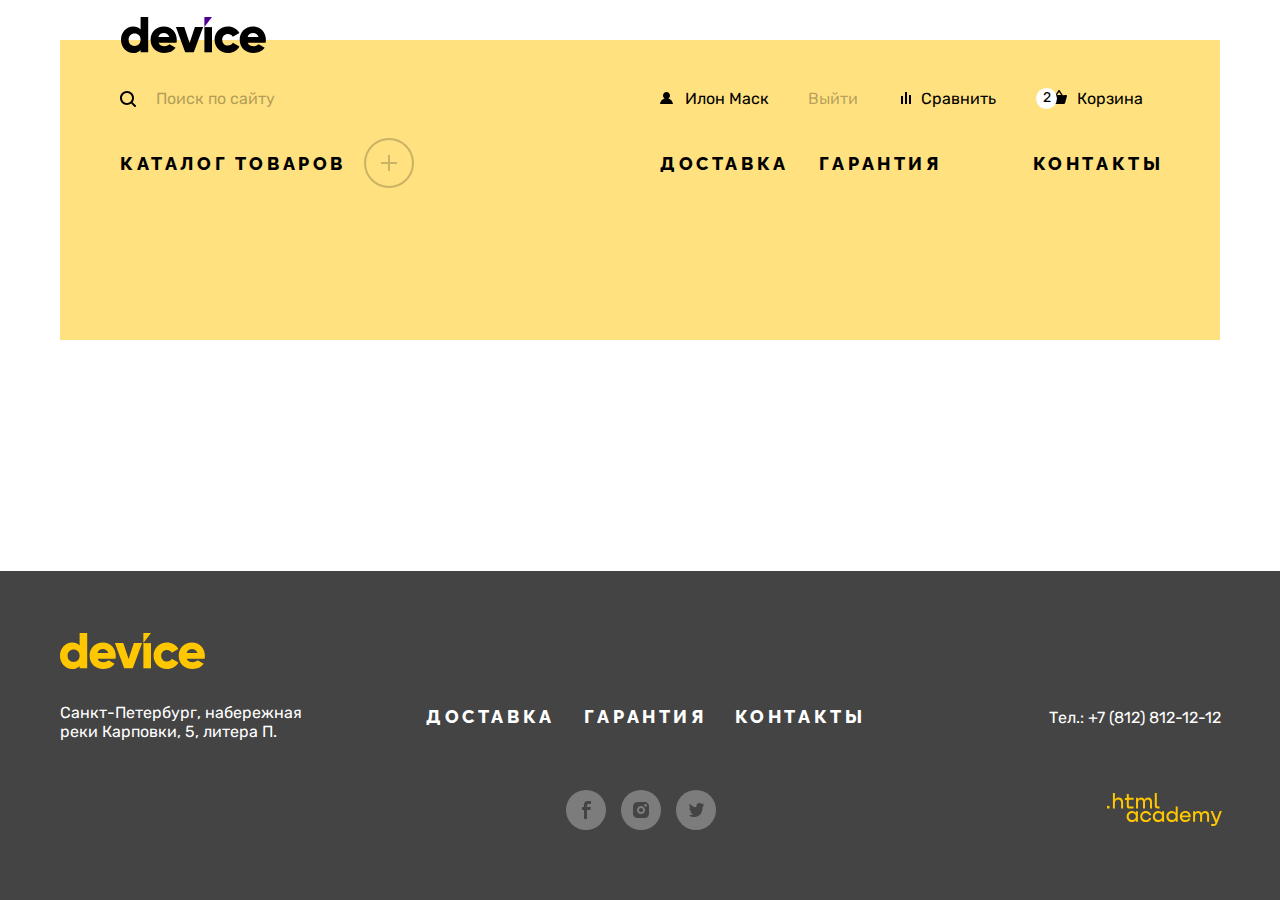
==== commit 5a99bbee: "Сетка страницы и крупных блоков на флексах для страницы каталога (правки)" ====
--- a/catalog.html
+++ b/catalog.html
@@ -14,10 +14,10 @@
 
     <!-- header start -->
       <header class="header container">
-        <div class="header__inner header__inner--catalog">
+        <div class="header__inner">
 
           <a class="header__logo-link" href="index.html">
-            <img class="header__logo-image" src="images/device-header.svg" width="145" height="36" alt="Логотип интернет магазина 'Device'.">
+            <img class="header__logo-image" src="images/device-logo.svg" width="145" height="36" alt="Логотип интернет магазина 'Device'.">
           </a>
 
           <nav class="header__navigation">
@@ -25,43 +25,49 @@
 
               <!-- header-search start -->
                 <form class="header-search header__search-form" action="https://echo.htmlacademy.ru" method="get">
-                  <label class="header-search__label" for="search"></label>
+                  <label class="header-search__label" for="search">
+                    <span class="visually-hidden">Поиск по сайту.</span>
+                  </label>
                   <input class="header-search__input" name="site-search" id="search" type="search" placeholder="Поиск по сайту">
                   <button class="header-search__submit" type="submit"><span class="header-search__submit-text">Найти</span></button>
-                  <span class="visually-hidden">Поиск по сайту.</span>
                 </form>
               <!-- header-search end -->
 
                 <a class="header__top-link header__top-link--user" href="#">Илон Маск</a>
                 <a class="header__top-link header__top-link--log-off" href="#">Выйти</a>
                 <a class="header__top-link header__top-link--compare" href="#">Сравнить</a>
-                <div class="header__top-block">
-                  <a class="header__top-link header__top-link--basket" href="#">Корзина</a>
+                <div class="header__top-basket-block" tabindex="0">
+                  <a class="header__top-link header__top-link--basket" href="#" tabindex="-1">Корзина</a>
 
                     <!-- header__top-basket start -->
                       <div class="header__top-basket">
                         <ul class="header__top-basket-list">
                           <li class="header__top-basket-item">
-                            <a class="header__top-basket-link-image" href="#">
+                            <a class="header__top-basket-link" href="#">
                               <img class="header__top-basket-image" src="images/selfie-stick-amateur-basket.png" width="41" height="43" alt="Любительская селфи-палка.">
+                              <span class="header__top-basket-link-text" href="#">Любительская <br /> селфи-палка</span>
                             </a>
-                            <a class="header__top-basket-link" href="#">Любительская <br /> селфи-палка</a>
-                            <button class="header__top-basket-button"></button>
+                            <button class="header__top-basket-button">
+                              <span class="visually-hidden">Удаление товара.</span>
+                            </button>
                           </li>
                           <li class="header__top-basket-item">
-                            <a class="header__top-basket-link-image" href="#">
+                            <a class="header__top-basket-link" href="#">
                               <img class="header__top-basket-image" src="images/selfie-stick-professional-basket.png" width="41" height="43" alt="Профессиональная селфи-палка.">
+                              <span class="header__top-basket-link-text" href="#">Профессиональная <br /> селфи-палка</span>
                             </a>
-                            <a class="header__top-basket-link" href="#">Профессиональная <br /> селфи-палка</a>
-                            <button class="header__top-basket-button"></button>
+                            <button class="header__top-basket-button">
+                              <span class="visually-hidden">Удаление товара.</span>
+                            </button>
                           </li>
                         </ul>
-                        <div class="header__top-basket-block">
+                        <div class="header__top-basket-block-text">
                           <p class="header__top-basket-text">Товаров: 2</p>
                           <p class="header__top-basket-text">Сумма: 2000 ₽</p>
                         </div>
-                        <button class="header__top-basket-open link">
-                          <span class="header__top-basket-open-text">Открыть корзину</span></button>
+                        <button class="header__top-basket-open link" type="button">
+                          <span class="header__top-basket-open-text">Открыть корзину</span>
+                        </button>
                       </div>
                     <!-- header__top-basket end -->
 
@@ -70,33 +76,33 @@
 
             <ul class="header__bottom-list">
               <li class="header__bottom-item header__bottom-item--catalog">
-                <a class="header__bottom-link header__bottom-link--catalog link" href="#">Каталог товаров</a>
-                  <ul class="header__bottom-catalog-list">
-                    <div class="header__bottom-catalog-block">
-                      <li class="header__bottom-catalog-item">
-                        <a class="header__bottom-catalog-link" href="#">Виртуальная реальность</a>
-                      </li>
-                      <li class="header__bottom-catalog-item">
-                        <a class="header__bottom-catalog-link" href="#">Моноподы для cелфи</a>
-                      </li>
-                      <li class="header__bottom-catalog-item">
-                        <a class="header__bottom-catalog-link" href="#">Экшн-камеры</a>
-                      </li>
-                    </div>
-                    <div class="header__bottom-catalog-block">
-                      <li class="header__bottom-catalog-item">
-                        <a class="header__bottom-catalog-link" href="#">Фитнес-браслеты</a>
-                      </li>
-                      <li class="header__bottom-catalog-item">
-                        <a class="header__bottom-catalog-link" href="#">Умные часы</a>
-                      </li>
-                    </div>
-                    <div class="header__bottom-catalog-block">
-                      <li class="header__bottom-catalog-item">
-                        <a class="header__bottom-catalog-link" href="#">Квадрокоптеры</a>
-                      </li>
-                    </div>
-                  </ul>
+                <a class="header__bottom-link header__bottom-link--catalog link" href="catalog.html">Каталог товаров</a>
+                <ul class="header__bottom-catalog-list" tabindex="1">
+                  <div class="header__bottom-catalog-block">
+                    <li class="header__bottom-catalog-item">
+                      <a class="header__bottom-catalog-link" href="#">Виртуальная реальность</a>
+                    </li>
+                    <li class="header__bottom-catalog-item">
+                      <a class="header__bottom-catalog-link" href="#">Моноподы для cелфи</a>
+                    </li>
+                    <li class="header__bottom-catalog-item">
+                      <a class="header__bottom-catalog-link" href="#">Экшн-камеры</a>
+                    </li>
+                  </div>
+                  <div class="header__bottom-catalog-block">
+                    <li class="header__bottom-catalog-item">
+                      <a class="header__bottom-catalog-link" href="#">Фитнес-браслеты</a>
+                    </li>
+                    <li class="header__bottom-catalog-item">
+                      <a class="header__bottom-catalog-link" href="#">Умные часы</a>
+                    </li>
+                  </div>
+                  <div class="header__bottom-catalog-block">
+                    <li class="header__bottom-catalog-item">
+                      <a class="header__bottom-catalog-link" href="#">Квадрокоптеры</a>
+                    </li>
+                  </div>
+                </ul>
               </li>
               <li class="header__bottom-item">
                 <a class="header__bottom-link link" href="#">Доставка</a>
@@ -116,9 +122,71 @@
 
     <!-- main start -->
       <main class="main">
-        <h1 class="visually-hidden">Каталог интернет магазина 'Device'</h1>
-
-        <section class="main__container container">
+        <h1 class="visually-hidden">Главная страница интернет магазина 'Device'</h1>
+
+
+
+      </main>
+    <!-- main end -->
+
+    <!-- footer start -->
+      <footer class="footer">
+        <div class="footer__inner container">
+
+          <a class="footer__logo-link">
+            <img class="footer__logo-image" src="images/device-footer.svg" width="145" height="36" alt="Логотип интернет магазина 'Device'.">
+          </a>
+
+          <div class="footer__navigation">
+            <p class="footer__navigation-text">Санкт-Петербург, набережная <br /> реки Карповки, 5, литера П.</p>
+            <ul class="footer__navigation-list">
+              <li class="footer__navigation-item">
+                <a class="footer__navigation-link link" href="#">Доставка</a>
+              </li>
+              <li class="footer__navigation-item">
+                <a class="footer__navigation-link link" href="#">Гарантия</a>
+              </li>
+              <li class="footer__navigation-item">
+                <a class="footer__navigation-link link" href="#">Контакты</a>
+              </li>
+            </ul>
+            <a class="footer__navigation-tel" href="tel:78128121212">Тел.: +7 (812) 812-12-12</a>
+          </div>
+
+          <div class="footer__social-block">
+            <ul class="footer__social">
+              <li class="footer__social-item">
+                <a class="footer__social-link footer__social-link--fb" href="https://www.facebook.com/htmlacademy">
+                  <span class="visually-hidden">Фэйсбук.</span>
+                </a>
+              </li>
+              <li class="footer__social-item">
+                <a class="footer__social-link footer__social-link--in" href="https://www.instagram.com/htmlacademy">
+                  <span class="visually-hidden">Инстаграм.</span>
+                </a>
+              </li>
+              <li class="footer__social-item">
+                <a class="footer__social-link footer__social-link--tw" href="https://www.twitter.com/htmlacademy_ru">
+                  <span class="visually-hidden">Твиттер.</span>
+                </a>
+              </li>
+            </ul>
+
+            <a class="footer__htmlacademy-link" href="https://htmlacademy.ru"></a>
+          </div>
+
+        </div>
+      </footer>
+    <!-- footer end -->
+
+  </body>
+
+</html>
+
+
+
+
+        <!-- <section class="main__container container">
           <h2 class="main__title title">Моноподы для селфи</h2>
           <ul class="main__list">
             <li class="main__item">
@@ -133,10 +201,10 @@
           </ul>
         </section>
 
-        <div class="catalog container">
+        <div class="catalog container"> -->
 
           <!-- filters start -->
-            <section class="filters">
+            <!-- <section class="filters">
 
               <div class="filters__top">
                 <h2 class="filters__title link">Фильтр:</h2>
@@ -201,11 +269,11 @@
                 <button class="filters__submit link link-effect" type="submit">Показать</button>
               </form>
 
-            </section>
+            </section> -->
           <!-- filters end -->
 
           <!-- products start -->
-            <section class="products">
+            <!-- <section class="products">
               <h2 class="visually-hidden">Каталог товаров</h2>
 
                 <section class="products__top">
@@ -288,69 +356,7 @@
                   </ul>
                 </div>
 
-              </section>
+              </section> -->
             <!-- products end -->
 
-        </div>
-
-      </main>
-    <!-- main end -->
-
-    <!-- footer start -->
-      <footer class="footer">
-        <div class="footer__inner container">
-
-          <a class="footer__logo-link">
-            <img class="footer__logo-image" src="images/device-footer.svg" width="145" height="36" alt="Логотип интернет магазина 'Device'.">
-          </a>
-
-          <div class="footer__navigation">
-            <p class="footer__navigation-text">Санкт-Петербург, набережная <br /> реки Карповки, 5, литера П.</p>
-            <ul class="footer__navigation-list">
-              <li class="footer__navigation-item">
-                <a class="footer__navigation-link link" href="#">Доставка</a>
-              </li>
-              <li class="footer__navigation-item">
-                <a class="footer__navigation-link link" href="#">Гарантия</a>
-              </li>
-              <li class="footer__navigation-item">
-                <a class="footer__navigation-link link" href="#">Контакты</a>
-              </li>
-            </ul>
-            <a class="footer__navigation-tel" href="tel:78128121212">Тел.: +7 (812) 812-12-12</a>
-          </div>
-
-          <div class="footer__social-block">
-
-            <ul class="footer__social">
-              <li class="footer__social-item">
-                <a class="footer__social-link footer__social-link--fb" href="https://www.facebook.com/htmlacademy">
-                  <span class="visually-hidden">Фэйсбук.</span>
-                </a>
-              </li>
-              <li class="footer__social-item">
-                <a class="footer__social-link footer__social-link--in" href="https://www.instagram.com/htmlacademy">
-                  <span class="visually-hidden">Инстаграм.</span>
-                </a>
-              </li>
-              <li class="footer__social-item">
-                <a class="footer__social-link footer__social-link--tw" href="https://www.twitter.com/htmlacademy_ru">
-                  <span class="visually-hidden">Твиттер.</span>
-                </a>
-              </li>
-            </ul>
-
-            <a class="footer__htmlacademy-link" href="https://htmlacademy.ru">
-              <img class="footer__htmlacademy-image" src="images/logo-htmlacademy-footer.svg" width="115" height="34" alt="Логотип 'htmlacademy.">
-            </a>
-
-          </div>
-
-        </div>
-      </footer>
-    <!-- footer end -->
-
-    <script src="js/script.js"></script>
-  </body>
-
-</html>
+        <!-- </div> -->
--- a/css/style.css
+++ b/css/style.css
@@ -73,6 +73,7 @@
   min-height: 100%;
   margin: 0;
 
+  font-weight: 400;
   font-size: 18px;
   line-height: 30px;
   font-family: "Rubik", sans-serif;
@@ -146,7 +147,7 @@
 
   font-weight: 800;
   font-size: 18px;
-  line-height: 21px;
+  line-height: 20px;
   font-family: "Raleway", sans-serif;
   color: var(--basic-black);
   text-transform: uppercase;
@@ -192,15 +193,10 @@
 .header__inner {
   position: relative;
 
-  height: 300px;
-  padding: 0 60px;
-  padding-top: 38px;
+  min-height: 300px;
+  padding: 0 60px 0;
 
   background-color: var(--additional-jasmine);
-}
-
-.header__inner--catalog {
-  height: 186px;
 }
 
 .header__logo-link {
@@ -211,9 +207,11 @@
   display: flex;
 }
 
+.header__navigation {
+  padding-top: 39px;
+}
+
 .header__top {
-  position: relative;
-
   display: flex;
   margin-bottom: 20px;
 }
@@ -223,33 +221,31 @@
   position: relative;
 
   display: flex;
-  margin-right: 4px;
-
-  transform: translateX(-16px);
+  margin-right: 19px;
+  margin-left: -16px;
 }
 
 .header-search__label::before {
   content: "";
   position: absolute;
-  top: 12px;
   left: 16px;
 
+  display: block;
   width: 16px;
-  height: 16px;
+  height: 40px;
 
   background-image: url(../images/search.svg);
   background-repeat: no-repeat;
-  cursor: pointer;
+  background-position-y: 50%;
 }
 
 .header-search__input {
   width: 516px;
-  height: 40px;
-  padding: 0;
-  padding-right: 20px;
+  padding: 8px 20px;
   padding-left: 50px;
 
   font-size: 16px;
+  line-height: 20px;
   font-family: "Rubik", sans-serif;
 
   background-color: transparent;
@@ -262,51 +258,35 @@
   border-radius: 20px;
 }
 
-.header-search__input:active {
-  border: 2px solid var(--basic-black);
-  border-radius: 20px;
-}
-
-.header-search__input::placeholder {
-  color: var(--basic-black);
-
-  opacity: 0.3;
-}
-
-.header-search__input:hover::placeholder {
-  opacity: 0.6;
-}
-
-.header-search__submit {
-  display: none;
-}
-
-.header-search__input--active {
-  width: 352px;
-
-  border-color: var(--basic-black);
-  border-right: 0;
-  border-top-left-radius: 20px;
-  border-bottom-left-radius: 20px;
-}
-
-.header-search__input--active:focus {
+.header-search__input:not(:placeholder-shown) {
+  width: 356px;
+
   border-color: var(--basic-black);
   border-right: 0;
   border-radius: 20px 0 0 20px;
 }
 
-.header-search__input--active:active {
-  border-right: 0;
-  border-top-right-radius: 0;
-  border-bottom-right-radius: 0;
-}
-
-.header-search__input--active + .header-search__submit {
-  display: block;
+.header-search__input:placeholder-shown ~ .header-search__submit {
+  display: none;
+}
+
+.header-search__input::placeholder {
+  color: var(--basic-black);
+
+  opacity: 0.3;
+}
+
+.header-search__input:hover::placeholder {
+  opacity: 0.6;
+}
+
+.header-search__submit {
+  width: 160px;
+  height: 40px;
   padding: 0;
 
   font-size: 16px;
+  line-height: 20px;
   font-family: "Rubik", sans-serif;
 
   background-color: transparent;
@@ -315,26 +295,25 @@
   outline: 0;
 }
 
-.header-search__input--active + .header-search__submit:hover {
+.header-search__submit:focus {
+  border-color: var(--additional-lavender-indigo);
+}
+
+.header-search__submit:hover {
   color: var(--basic-white);
 
   background-color: var(--basic-black);
-}
-
-.header-search__input--active + .header-search__submit:focus {
-  border-color: var(--additional-lavender-indigo);
-}
-
-.header-search__input--active + .header-search__submit:active {
+  border-color: var(--basic-black);
+}
+
+.header-search__submit:active {
   border-color: var(--basic-black);
 }
 
 .header-search__submit-text {
   display: inline-block;
   width: 160px;
-  height: 36px;
-  padding-top: 8px;
-  padding-bottom: 12px;
+  padding: 8px 0;
 }
 
 .header-search__submit-text:active {
@@ -346,85 +325,86 @@
   position: relative;
 
   display: inline-block;
-  padding: 8px 18px;
+  padding: 8px;
 
   font-size: 16px;
   line-height: 20px;
   color: var(--basic-black);
   text-decoration: none;
-  white-space: nowrap;
 
   border: 2px solid transparent;
+  border-radius: 20px;
   outline: 0;
+}
+
+.header__top-link:hover {
+  border-color: transparent;
+  opacity: 0.6;
 }
 
 .header__top-link:focus {
   border: 2px solid var(--additional-lavender-indigo);
-  border-radius: 20px;
-}
-
-.header__top-link:hover {
-  opacity: 0.6;
 }
 
 .header__top-link:active {
-  border: 2px solid transparent;
+  border-color: transparent;
   opacity: 0.3;
 }
 
 .header__top-link::before {
   content: "";
   position: absolute;
+  top: 0;
+
+  display: block;
+  height: 40px;
 
   background-repeat: no-repeat;
+  background-position-y: 40%;
 }
 
 .header__top-link--user {
-  margin-right: 146px;
+  margin-right: 155px;
   padding-left: 44px;
+}
+
+.header__top-link--user::before {
+  left: 19px;
+
+  width: 13px;
+
+  background-image: url(../images/user.svg);
 }
 
 .header__top-link--log-off {
   margin-right: 10px;
   margin-left: -136px;
 
-  opacity: 0.3;
-}
-
-.header__top-link--user::before {
-  top: 12px;
-  left: 19px;
-
-  width: 13px;
-  height: 12px;
-
-  background-image: url(../images/user.svg);
+  color: rgba(0, 0, 0, 0.3);
 }
 
 .header__top-link--compare {
-  margin-right: 18px;
-  padding-left: 38px;
+  margin-right: 25px;
+  padding-left: 41px;
 }
 
 .header__top-link--compare::before {
-  top: 12px;
-  left: 19px;
+  left: 21px;
 
   width: 10px;
-  height: 12px;
 
   background-image: url(../images/compare.svg);
 }
 
 .header__top-link--basket {
-  padding-left: 42px;
+  padding-left: 44px;
 }
 
 .header__top-link--basket::after {
   content: "2";
   position: absolute;
-  top: 8px;
-  left: 1px;
+  top: 7px;
+  left: 3px;
 
   width: 21px;
   height: 21px;
@@ -437,32 +417,42 @@
 }
 
 .header__top-link--basket::before {
-  top: 10px;
-  left: 16px;
+  left: 18px;
 
   width: 16px;
-  height: 14px;
-
-  background-image: url(../images/cart.svg);
-}
-
-.header__top-block:hover .header__top-basket {
+
+  background-image: url(../images/basket.svg);
+  background-position-y: 34%;
+}
+
+/* header__top-basket start */
+.header__top-basket-block {
+  position: relative;
+  z-index: 3;
+
+  outline: 0;
+}
+
+.header__top-basket-block:hover .header__top-basket,
+.header__top-basket-block:focus-within .header__top-basket {
+  position: absolute;
+  top: 41px;
+  right: -70px;
+
   display: block;
-}
-
-/* header__top-basket start */
-.header__top-basket {
-  position: absolute;
-  top: 40px;
-  right: -80px;
-  z-index: 2;
-
-  display: none;
   width: 320px;
   height: 302px;
 
   background-color: var(--basic-black);
   box-shadow: 0 10px 0 rgba(0, 0, 0, 0.1);
+}
+
+.header__top-basket-block:focus .header__top-link--basket {
+  border: 2px solid var(--additional-lavender-indigo);
+}
+
+.header__top-basket {
+  display: none;
 }
 
 .header__top-basket::before {
@@ -480,151 +470,153 @@
 }
 
 .header__top-basket-list {
-  margin: 0;
-  padding: 0;
+  height: 167px;
+  margin: 0;
+  padding: 0;
+  overflow-y: auto;
 
   list-style-type: none;
 }
 
 .header__top-basket-item {
-  position: relative;
-
-  display: flex;
-  padding: 15px;
-}
-
-.header__top-basket-item:nth-child(1) {
+  display: flex;
+  padding: 20px;
+}
+
+.header__top-basket-item:first-child {
   border-bottom: 1px solid rgb(255,255,255, 0.1);
 }
 
-.header__top-basket-link-image {
-  display: flex;
-  margin-right: 17.5px;
-
-  border: 5px solid transparent;
+.header__top-basket-link {
+  display: flex;
+  flex-grow: 1;
+
+  text-decoration: none;
+
   outline: 0;
 }
 
-.header__top-basket-link-image:hover {
+.header__top-basket-link:hover {
   opacity: 0.6;
 }
 
-.header__top-basket-link-image:focus {
-  border: 5px solid var(--additional-lavender-indigo);
-}
-
-.header__top-basket-link-image:active {
-  border-color: transparent;
-  opacity: 0.3;
-}
-
-.header__top-basket-link {
-  display: inline-block;
-  padding-top: 7px;
+.header__top-basket-link:active {
+  opacity: 0.3;
+}
+
+.header__top-basket-link:focus .header__top-basket-link-text {
+  color: var(--additional-lavender-indigo);
+}
+
+.header__top-basket-link:focus .header__top-basket-image {
+  outline: 5px solid var(--additional-lavender-indigo);
+}
+
+.header__top-basket-link:active .header__top-basket-link-text {
+  color: var(--basic-white);
+}
+
+.header__top-basket-link:active .header__top-basket-image {
+  outline: 5px solid transparent;
+}
+
+.header__top-basket-image {
+  margin-right: 23px;
+}
+
+.header__top-basket-link-text {
+  padding-top: 2px;
 
   font-size: 16px;
   line-height: 20px;
   color: var(--basic-white);
-  text-decoration: none;
-}
-
-.header__top-basket-link:hover {
-  opacity: 0.6;
-}
-
-.header__top-basket-link:focus {
-  color: var(--additional-lavender-indigo);
-
-  outline: 0;
-}
-
-.header__top-basket-link:active {
-  color: var(--basic-white);
-
-  opacity: 0.3;
 }
 
 .header__top-basket-button {
-  content: "";
-  position: absolute;
-  top: 21px;
-  right: 15px;
-
+  position: relative;
+  left: 6px;
+
+  display: block;
   width: 23px;
   height: 23px;
+  padding: 0;
 
   background-color: transparent;
   background-image: url(../images/delete-white.svg);
   background-repeat: no-repeat;
   background-position: 50% 50%;
+  border: 0;
   border: 2px solid transparent;
+  border-radius: 50%;
   outline: 0;
+}
+
+.header__top-basket-button:focus {
+  border: 2px solid var(--additional-lavender-indigo);
 }
 
 .header__top-basket-button:hover {
   opacity: 0.6;
 }
 
-.header__top-basket-button:focus {
-  border: 2px solid var(--additional-lavender-indigo);
-  border-radius: 50%;
-}
-
 .header__top-basket-button:active {
   border-color: transparent;
   opacity: 0.3;
 }
 
-.header__top-basket-block {
+.header__top-basket-block-text {
   display: flex;
   justify-content: space-between;
-  height: 44px;
-  margin-bottom: 20px;
-  padding: 0 20px;
+  padding: 12px 0;
+
+  font-size: 16px;
+  line-height: 20px;
+  color: var(--basic-white);
 
   background-color: var(--basic-erie-black);
 }
 
 .header__top-basket-text {
-  align-self: center;
-  margin: 0;
-
-  font-size: 16px;
-  color: var(--basic-white);
+  width: 140px;
+  margin: 0;
+}
+
+.header__top-basket-text:first-child {
+  margin-left: 20px;
+}
+
+.header__top-basket-text:last-child {
+  margin-right: 20px;
+
+  text-align: right;
 }
 
 .header__top-basket-open {
-  display: inline-block;
+  display: block;
   width: 280px;
-  height: 50px;
-  margin: 0 20px;
-
-  text-align: center;
-  color: var(--basic-black);
+  margin: 0 auto;
+  margin-top: 20px;
+  padding: 0;
 
   background-color: var(--basic-white);
   border: 0;
 }
 
+.header__top-basket-open:focus {
+  outline: 5px solid var(--additional-lavender-indigo);
+}
+
 .header__top-basket-open:hover {
   background-color: var(--additional-jasmine);
 }
 
-.header__top-basket-open:focus {
-  outline: 5px solid var(--additional-lavender-indigo);
-}
-
 .header__top-basket-open:active {
   outline: 0;
 }
 
 .header__top-basket-open-text {
   display: inline-block;
-  width: 280px;
-  height: 50px;
   padding: 15px 0;
-
-  transform: translateX(-5px);
 }
 
 .header__top-basket-open-text:active {
@@ -641,15 +633,17 @@
 }
 
 .header__bottom-item:nth-child(1) {
-  margin-right: 254px;
+  margin-right: 274px;
+  margin-left: -20px;
 }
 
 .header__bottom-item:nth-child(2) {
   margin-right: -10px;
 }
 
-.header__bottom-item:nth-child(3) {
-  margin-right: 51px;
+.header__bottom-item:nth-child(4) {
+  position: relative;
+  left: 51px;
 }
 
 .header__bottom-link {
@@ -659,12 +653,12 @@
   padding: 13px 18px;
 
   border: 2px solid transparent;
+  border-radius: 25px;
   outline: 0;
 }
 
 .header__bottom-link:focus {
   border: 2px solid var(--additional-lavender-indigo);
-  border-radius: 25px;
 }
 
 .header__bottom-link:active {
@@ -677,7 +671,7 @@
   position: absolute;
   bottom: 6px;
 
-  width: 80%;
+  width: 78%;
   height: 2px;
 
   background-color: var(--basic-black);
@@ -685,15 +679,6 @@
 
 .header__bottom-link--catalog {
   position: relative;
-
-  white-space: nowrap;
-
-  transform: translateX(-20px);
-}
-
-.header__bottom-link--catalog:active {
-  border: 2px solid transparent;
-  opacity: 0.3;
 }
 
 .header__bottom-link--catalog::after {
@@ -722,7 +707,8 @@
   background-color: transparent;
 }
 
-.header__bottom-item--catalog:hover .header__bottom-catalog-list {
+.header__bottom-item--catalog:hover .header__bottom-catalog-list,
+.header__bottom-item--catalog:focus-within .header__bottom-catalog-list {
   display: flex;
 }
 
@@ -739,6 +725,7 @@
   padding: 0;
   padding-top: 26px;
   padding-left: 43px;
+  overflow-y: auto;
 
   list-style-type: none;
 
@@ -747,6 +734,10 @@
 
 .header__bottom-catalog-block {
   margin-right: 12px;
+}
+
+.header__bottom-catalog-block:last-child {
+  margin: 0;
 }
 
 .header__bottom-catalog-block:nth-child(2) {
@@ -1122,7 +1113,7 @@
 
 .services__menu-item:nth-child(1) {
   margin-top: 80px;
-  margin-bottom: 24px;
+  margin-bottom: 26px;
 }
 
 .services__menu-item:nth-child(2) {
@@ -1142,6 +1133,7 @@
 
   text-align: center;
 
+  background-color: transparent;
   border: 0;
   outline: none;
   transform: translateX(1px);
@@ -1212,6 +1204,11 @@
 .services__description-item--current::after {
   content: "";
   position: absolute;
+
+  display: block;
+}
+
+.services__description-item:nth-child(1)::after {
   top: 14px;
   right: -194px;
 
@@ -1219,6 +1216,26 @@
   height: 164px;
 
   background-image: url(../images/delivery.svg);
+}
+
+.services__description-item:nth-child(2)::after {
+  top: -10px;
+  right: -214px;
+
+  width: 171px;
+  height: 195px;
+
+  background-image: url(../images/warranty.svg);
+}
+
+.services__description-item:nth-child(3)::after {
+  top: -10px;
+  right: -190px;
+
+  width: 156px;
+  height: 188px;
+
+  background-image: url(../images/credit.svg);
 }
 
 .services__description-subtitle {
@@ -1269,6 +1286,7 @@
 }
 
 .rare-commodity__link:active {
+  outline: 0;
   opacity: 0.3;
 }
 
@@ -1320,7 +1338,7 @@
 
   display: flex;
   justify-content: space-between;
-  padding-bottom: 71px;
+  padding-bottom: 73px;
 }
 
 .about-us::before,
@@ -1329,6 +1347,7 @@
   position: absolute;
   top: -50px;
 
+  display: block;
   width: 80px;
   height: 7px;
 
@@ -1396,6 +1415,7 @@
   top: 5px;
   left: -34px;
 
+  display: block;
   width: 8px;
   height: 8px;
 
@@ -1430,7 +1450,7 @@
 }
 
 .contacts__address {
-  margin-bottom: 31px;
+  margin-bottom: 32px;
 
   font-style: normal;
 }
@@ -1445,7 +1465,7 @@
 
 .contacts__list {
   margin: 0;
-  margin-bottom: 54px;
+  margin-bottom: 53px;
   padding: 0;
 
   list-style-type: none;
@@ -1507,6 +1527,11 @@
 
 .distribution__email:focus {
   background-color: var(--basic-gainsboro);
+  border-bottom: 3px solid transparent;
+}
+
+.distribution__email:hover {
+  border-bottom: 3px solid rgba(0, 0, 0, 0.2);
 }
 
 .distribution__email:active {
@@ -1514,9 +1539,14 @@
   border-bottom: 3px solid var(--basic-black);
 }
 
-.distribution__email--active:focus {
+.distribution__email:not(:placeholder-shown) {
   background-color: transparent;
   border-bottom: 3px solid var(--basic-black);
+}
+
+/* Состояние ошибки  */
+.distribution__email--error {
+  border-bottom: 3px solid var(--status-coral-red);
 }
 
 .distribution__email::placeholder {
@@ -1528,139 +1558,63 @@
 }
 
 .distribution__submit {
-  width: 260px;
-  height: 55px;
-
-  background-color: transparent;
-  border: 3px solid rgba(0, 0, 0, 0.1);
-}
-
-.distribution__submit-text {
-  padding-left: 4px;
-}
-
-.distribution__text {
-  margin: 0;
-  margin-right: 1px;
-}
-/* distribution end */
-
-.catalog {
-  display: flex;
-}
-
-/* filters start */
-.filters__top {
-  background-color: var(--basic-gainsboro);
-}
-
-.filters__title,
-.products__title {
-  font-size: 16px;
-  line-height: 19px;
-}
-
-.filters__form {
-  background-color: var(--basic-mercury);
-}
-
-.filters__block {
-  border-top: 2px solid var(--basic-black);
-}
-
-.filters__field {
-  border: 0;
-}
-
-.filters__subtitle {
-  font-weight: 800;
-  line-height: 20px;
-  letter-spacing: -0.02em;
-}
-
-.filters__checked {
-  font-size: 16px;
-  line-height: 19px;
-}
-
-.filters__submit {
-  border: 0;
-}
-/* filters end */
-
-/* products start */
-.products__popular-first {
-  font-size: 16px;
-  line-height: 19px;
-  color: var(--basic-black);
-}
-
-.products__sort-list {
-  margin: 0;
-  padding: 0;
-
-  list-style-type: none;
-}
-
-.products__list {
-  display: flex;
-  flex-wrap: wrap;
-  margin: 0;
-  padding: 0;
-
-  list-style-type: none;
-}
-
-.products__subtitle {
-  font-size: 18px;
-  line-height: 24px;
-  letter-spacing: -0.02em;
-}
-
-.products__price {
-  line-height: 21px;
-  color: var(--basic-tundora);
-}
-
-.products__details {
-  display: none;
-}
-
-.products__download {
+  padding: 0;
+
   background-color: transparent;
   border: 0;
   border: 3px solid rgba(0, 0, 0, 0.1);
-}
-
-.products__pagination-list {
-  display: flex;
-  margin: 0;
-  padding: 0;
-
-  list-style-type: none;
-}
-
-.products__pagination-button {
-  font-size: 16px;
-  line-height: 19px;
-}
-
-.products__pagination-link {
-  font-size: 16px;
-  line-height: 19px;
-  color: var(--basic-tundora);
-
-  opacity: 0.3;
-}
-/* products end */
+  outline: 0;
+}
+
+.distribution__submit:focus {
+  border-color: var(--additional-lavender-indigo);
+}
+
+.distribution__submit:hover {
+  background-color: var(--basic-black);
+}
+
+.distribution__submit:active {
+  border: 3px solid rgba(0, 0, 0, 0.1);
+}
+
+.distribution__submit-text {
+  display: inline-block;
+  width: 254px;
+  padding: 14px 0;
+}
+
+.distribution__submit-text:hover {
+  color: var(--basic-white);
+}
+
+.distribution__submit-text:active {
+  opacity: 0.3;
+}
+
+.distribution__text {
+  position: relative;
+
+  margin: 0;
+  padding-left: 35px;
+}
+
+.distribution__text::before {
+  content: "";
+  position: absolute;
+  top: 0;
+  left: 0;
+
+  width: 14px;
+  height: 30px;
+
+  background-image: url(../images/tick-big.svg);
+  background-repeat: no-repeat;
+  background-position: 50% 50%;
+}
+/* distribution end */
 
 /* main end */
-.main__list {
-  margin: 0;
-  padding: 0;
-
-  list-style-type: none;
-}
 
 /* footer start */
 .footer {
@@ -1859,15 +1813,36 @@
 }
 
 .footer__htmlacademy-link {
-  display: flex;
+  position: relative;
+
+  outline: 0;
+}
+
+.footer__htmlacademy-link::before {
+  content: "";
+  position: absolute;
+  bottom: 3px;
+  display: block;
   width: 135px;
+  height: 53px;
   padding: 8px;
-
+  background-image: url(../images/logo-htmlacademy-footer.svg);
+  background-repeat: no-repeat;
+  background-position: 50% 50%;
   border: 2px solid transparent;
   border-radius: 10px;
 }
 
-.footer__htmlacademy-link:focus {
+.footer__htmlacademy-link:focus::before {
   border-color: var(--additional-lavender-indigo);
 }
+
+.footer__htmlacademy-link:hover::before {
+  background-image: url(../images/logo-htmlacademy-white.svg);
+}
+
+.footer__htmlacademy-link:active::before {
+  border-color: transparent;
+  opacity: 0.3;
+}
 /* footer end */
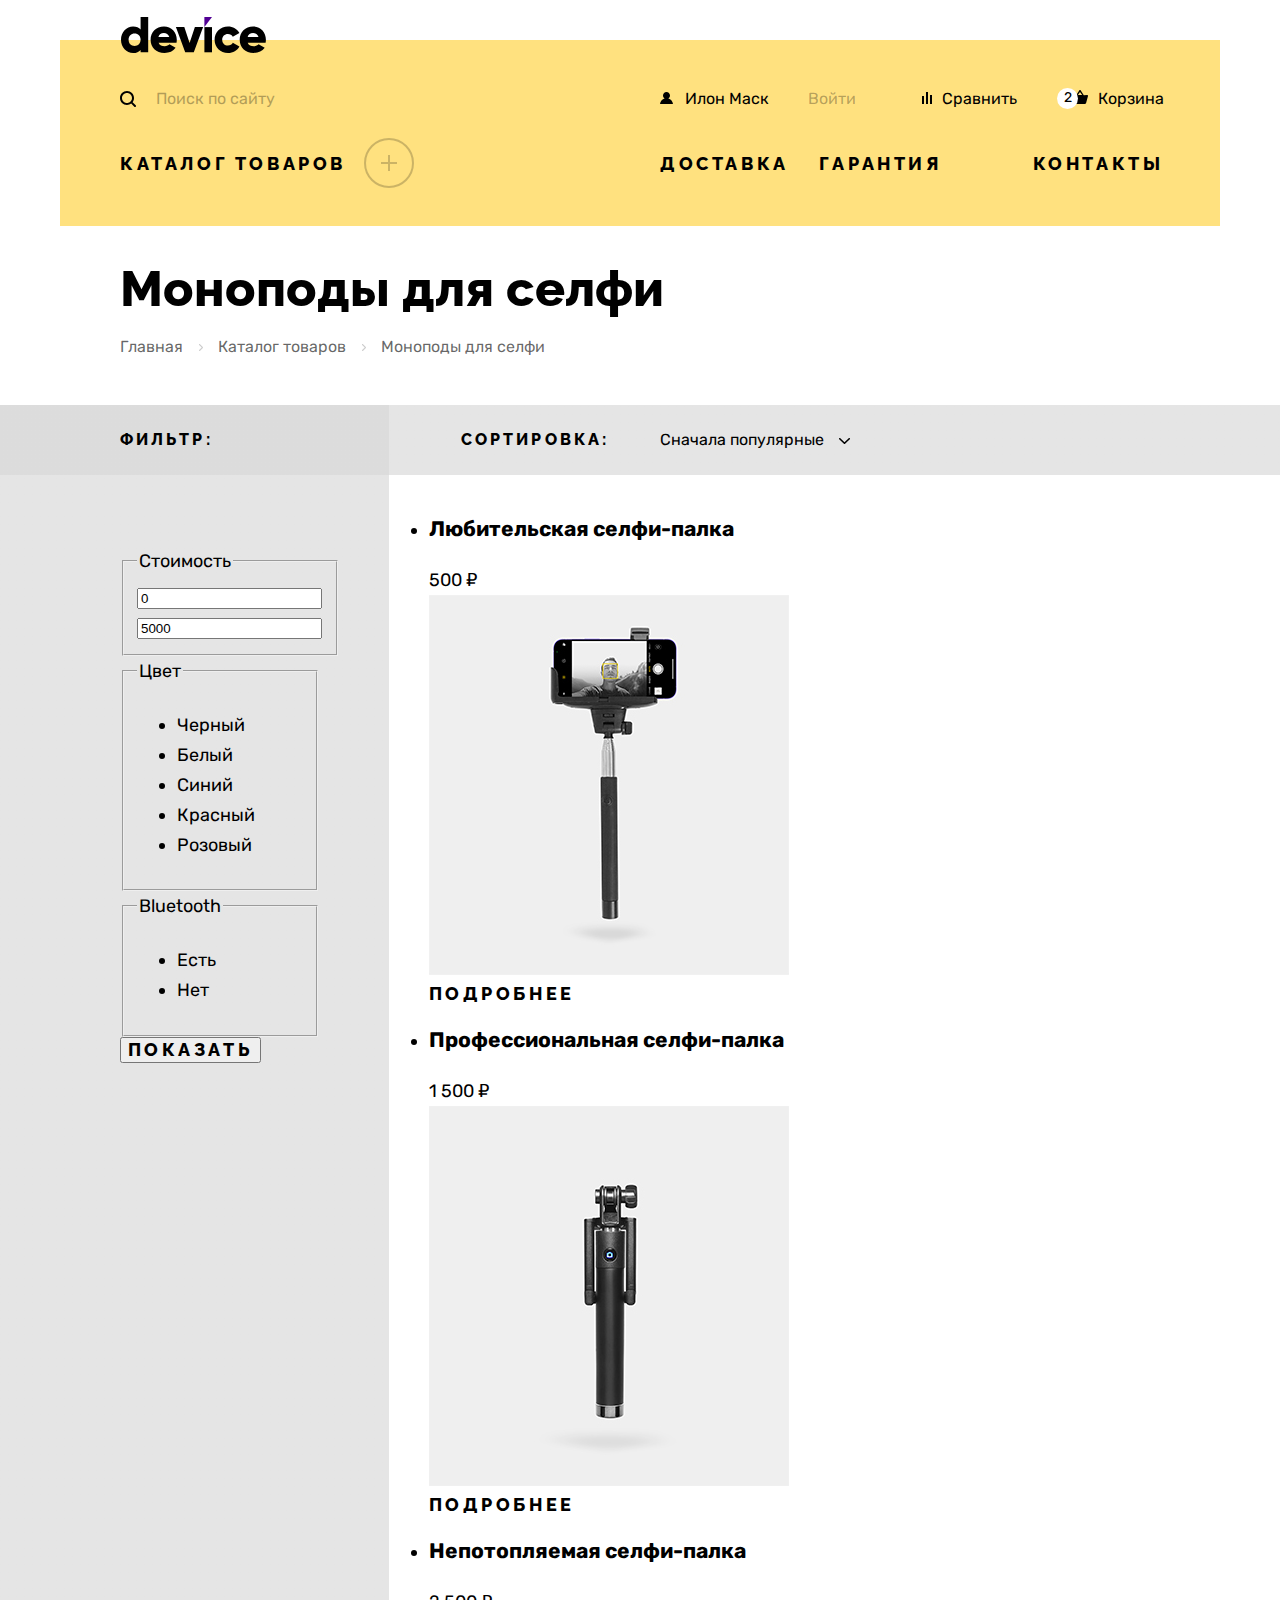
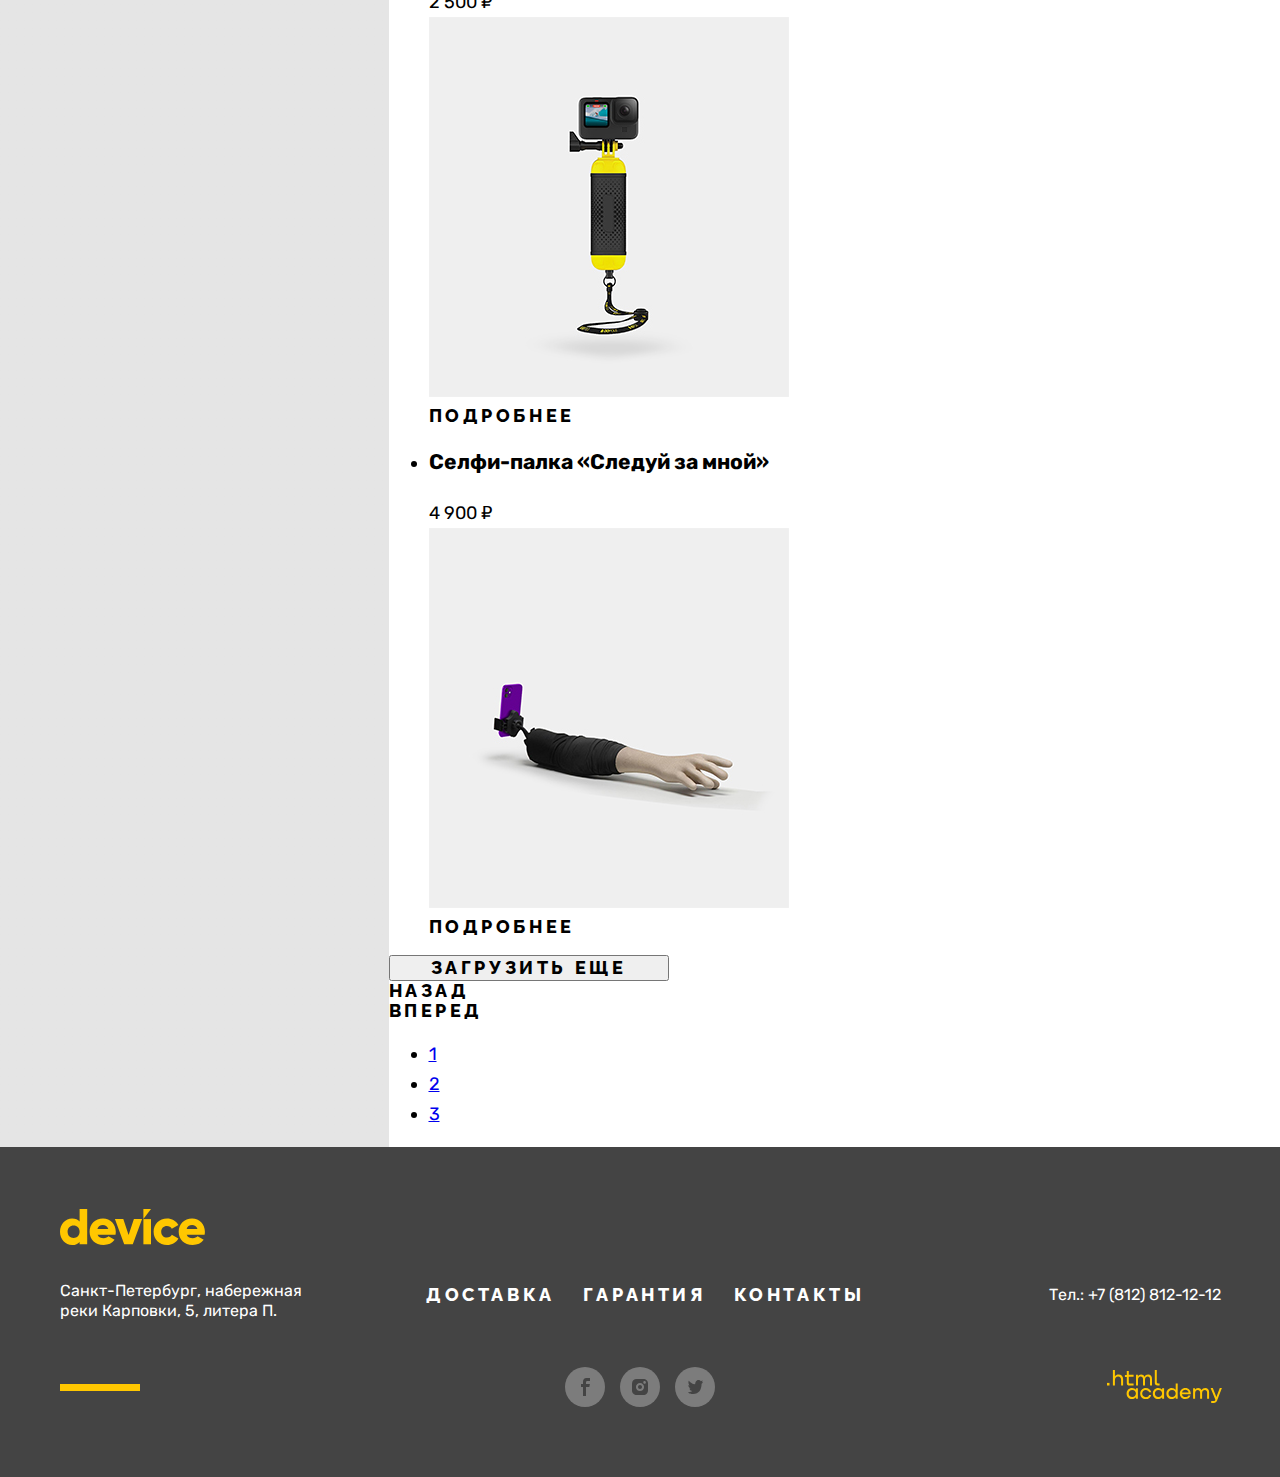
==== commit 96b97576: "Сетка страницы и крупных блоков на флексах для страницы каталога (правки)" ====
--- a/catalog.html
+++ b/catalog.html
@@ -14,10 +14,10 @@
 
     <!-- header start -->
       <header class="header container">
-        <div class="header__inner">
+        <div class="header__inner header__inner--catalog">
 
           <a class="header__logo-link" href="index.html">
-            <img class="header__logo-image" src="images/device-logo.svg" width="145" height="36" alt="Логотип интернет магазина 'Device'.">
+            <img class="header__logo-image" src="images/device-header.svg" width="145" height="36" alt="Логотип интернет магазина 'Device'.">
           </a>
 
           <nav class="header__navigation">
@@ -28,13 +28,13 @@
                   <label class="header-search__label" for="search">
                     <span class="visually-hidden">Поиск по сайту.</span>
                   </label>
-                  <input class="header-search__input" name="site-search" id="search" type="search" placeholder="Поиск по сайту">
-                  <button class="header-search__submit" type="submit"><span class="header-search__submit-text">Найти</span></button>
+                  <input class="header-search__input" name="site-search" id="search" type="search" autocomplete="off" placeholder="Поиск по сайту">
+                  <button class="header-search__submit" type="submit">Найти</button>
                 </form>
               <!-- header-search end -->
 
                 <a class="header__top-link header__top-link--user" href="#">Илон Маск</a>
-                <a class="header__top-link header__top-link--log-off" href="#">Выйти</a>
+                <a class="header__top-link header__top-link--log-off" href="#">Войти</a>
                 <a class="header__top-link header__top-link--compare" href="#">Сравнить</a>
                 <div class="header__top-basket-block" tabindex="0">
                   <a class="header__top-link header__top-link--basket" href="#" tabindex="-1">Корзина</a>
@@ -47,7 +47,7 @@
                               <img class="header__top-basket-image" src="images/selfie-stick-amateur-basket.png" width="41" height="43" alt="Любительская селфи-палка.">
                               <span class="header__top-basket-link-text" href="#">Любительская <br /> селфи-палка</span>
                             </a>
-                            <button class="header__top-basket-button">
+                            <button class="header__top-basket-button" type="button">
                               <span class="visually-hidden">Удаление товара.</span>
                             </button>
                           </li>
@@ -56,7 +56,7 @@
                               <img class="header__top-basket-image" src="images/selfie-stick-professional-basket.png" width="41" height="43" alt="Профессиональная селфи-палка.">
                               <span class="header__top-basket-link-text" href="#">Профессиональная <br /> селфи-палка</span>
                             </a>
-                            <button class="header__top-basket-button">
+                            <button class="header__top-basket-button" type="button">
                               <span class="visually-hidden">Удаление товара.</span>
                             </button>
                           </li>
@@ -65,9 +65,7 @@
                           <p class="header__top-basket-text">Товаров: 2</p>
                           <p class="header__top-basket-text">Сумма: 2000 ₽</p>
                         </div>
-                        <button class="header__top-basket-open link" type="button">
-                          <span class="header__top-basket-open-text">Открыть корзину</span>
-                        </button>
+                        <button class="header__top-basket-open link" type="button">Открыть корзину</button>
                       </div>
                     <!-- header__top-basket end -->
 
@@ -75,10 +73,9 @@
             </div>
 
             <ul class="header__bottom-list">
-              <li class="header__bottom-item header__bottom-item--catalog">
-                <a class="header__bottom-link header__bottom-link--catalog link" href="catalog.html">Каталог товаров</a>
-                <ul class="header__bottom-catalog-list" tabindex="1">
-                  <div class="header__bottom-catalog-block">
+              <li class="header__bottom-item header__bottom-item--catalog" tabindex="1">
+                <a class="header__bottom-link header__bottom-link--catalog subtitle" href="catalog.html">Каталог товаров</a>
+                  <ul class="header__bottom-catalog-list">
                     <li class="header__bottom-catalog-item">
                       <a class="header__bottom-catalog-link" href="#">Виртуальная реальность</a>
                     </li>
@@ -88,30 +85,25 @@
                     <li class="header__bottom-catalog-item">
                       <a class="header__bottom-catalog-link" href="#">Экшн-камеры</a>
                     </li>
-                  </div>
-                  <div class="header__bottom-catalog-block">
                     <li class="header__bottom-catalog-item">
                       <a class="header__bottom-catalog-link" href="#">Фитнес-браслеты</a>
                     </li>
                     <li class="header__bottom-catalog-item">
                       <a class="header__bottom-catalog-link" href="#">Умные часы</a>
                     </li>
-                  </div>
-                  <div class="header__bottom-catalog-block">
                     <li class="header__bottom-catalog-item">
                       <a class="header__bottom-catalog-link" href="#">Квадрокоптеры</a>
                     </li>
-                  </div>
-                </ul>
+                  </ul>
               </li>
               <li class="header__bottom-item">
-                <a class="header__bottom-link link" href="#">Доставка</a>
+                <a class="header__bottom-link subtitle" href="#">Доставка</a>
               </li>
               <li class="header__bottom-item">
-                <a class="header__bottom-link link" href="#">Гарантия</a>
+                <a class="header__bottom-link subtitle" href="#">Гарантия</a>
               </li>
               <li class="header__bottom-item">
-                <a class="header__bottom-link link" href="#">Контакты</a>
+                <a class="header__bottom-link subtitle" href="#">Контакты</a>
               </li>
             </ul>
           </nav>
@@ -124,160 +116,103 @@
       <main class="main">
         <h1 class="visually-hidden">Главная страница интернет магазина 'Device'</h1>
 
-
-
-      </main>
-    <!-- main end -->
-
-    <!-- footer start -->
-      <footer class="footer">
-        <div class="footer__inner container">
-
-          <a class="footer__logo-link">
-            <img class="footer__logo-image" src="images/device-footer.svg" width="145" height="36" alt="Логотип интернет магазина 'Device'.">
-          </a>
-
-          <div class="footer__navigation">
-            <p class="footer__navigation-text">Санкт-Петербург, набережная <br /> реки Карповки, 5, литера П.</p>
-            <ul class="footer__navigation-list">
-              <li class="footer__navigation-item">
-                <a class="footer__navigation-link link" href="#">Доставка</a>
-              </li>
-              <li class="footer__navigation-item">
-                <a class="footer__navigation-link link" href="#">Гарантия</a>
-              </li>
-              <li class="footer__navigation-item">
-                <a class="footer__navigation-link link" href="#">Контакты</a>
+        <section class="main__container container">
+          <div class="main__inner">
+            <h2 class="main__title title">Моноподы для селфи</h2>
+            <ul class="main__list">
+              <li class="main__item">
+                <a class="main__link" href="#">Главная</a>
+              </li>
+              <li class="main__item">
+                <a class="main__link" href="#">Каталог товаров</a>
+              </li>
+              <li class="main__item">
+                <span class="main__link" tabindex="0">Моноподы для селфи</span>
               </li>
             </ul>
-            <a class="footer__navigation-tel" href="tel:78128121212">Тел.: +7 (812) 812-12-12</a>
           </div>
-
-          <div class="footer__social-block">
-            <ul class="footer__social">
-              <li class="footer__social-item">
-                <a class="footer__social-link footer__social-link--fb" href="https://www.facebook.com/htmlacademy">
-                  <span class="visually-hidden">Фэйсбук.</span>
-                </a>
-              </li>
-              <li class="footer__social-item">
-                <a class="footer__social-link footer__social-link--in" href="https://www.instagram.com/htmlacademy">
-                  <span class="visually-hidden">Инстаграм.</span>
-                </a>
-              </li>
-              <li class="footer__social-item">
-                <a class="footer__social-link footer__social-link--tw" href="https://www.twitter.com/htmlacademy_ru">
-                  <span class="visually-hidden">Твиттер.</span>
-                </a>
-              </li>
-            </ul>
-
-            <a class="footer__htmlacademy-link" href="https://htmlacademy.ru"></a>
-          </div>
-
-        </div>
-      </footer>
-    <!-- footer end -->
-
-  </body>
-
-</html>
-
-
-
-
-        <!-- <section class="main__container container">
-          <h2 class="main__title title">Моноподы для селфи</h2>
-          <ul class="main__list">
-            <li class="main__item">
-              <a class="main__link" href="#">Главная</a>
-            </li>
-            <li class="main__item">
-              <a class="main__link" href="#">Каталог товаров</a>
-            </li>
-            <li class="main__item">
-              <span class="main__text">Моноподы для селфи</span>
-            </li>
-          </ul>
         </section>
 
-        <div class="catalog container"> -->
+        <div class="catalog">
 
           <!-- filters start -->
-            <!-- <section class="filters">
+            <section class="filters">
 
               <div class="filters__top">
-                <h2 class="filters__title link">Фильтр:</h2>
+                <h2 class="filters__title subtitle">Фильтр:</h2>
               </div>
 
-              <form class="filters__form" action="https://echo.htmlacademy.ru" method="get">
-                <div class="filters__block">
-                  <fieldset class="filters__field">
-                    <legend class="filters__subtitle">Стоимость</legend>
-                    <label class="filters__label">
-                      <input class="filters__number" type="number" name="min" value="0">
-                      <span class="visually-hidden">от</span>
-                    </label>
-                    <label class="filters__label">
-                      <input class="filters__number" type="number" name="max" value="5000">
-                      <span class="visually-hidden">до</span>
-                    </label>
-                  </fieldset>
-                </div>
-                <div class="filters__block">
-                  <fieldset class="filters__field">
-                    <legend class="filters__subtitle">Цвет</legend>
-                    <ul class="filters__list">
-                      <li class="filters__item">
-                        <input class="visually-hidden" type="checkbox" name="color-black" id="black" checked>
-                        <label class="filters__checked" for="black">Черный</label>
-                      </li>
-                      <li class="filters__item">
-                        <input class="visually-hidden" type="checkbox" name="color-white" id="white" checked>
-                        <label class="filters__checked" for="white">Белый</label>
-                      </li>
-                      <li class="filters__item">
-                        <input class="visually-hidden" type="checkbox" name="color-blue" id="blue">
-                        <label class="filters__checked" for="blue">Синий</label>
-                      </li>
-                      <li class="filters__item">
-                        <input class="visually-hidden" type="checkbox" name="color-red" id="red">
-                        <label class="filters__checked" for="red">Красный</label>
-                      </li>
-                      <li class="filters__item">
-                        <input class="visually-hidden" type="checkbox" name="color-pink" id="pink">
-                        <label class="filters__checked" for="pink">Розовый</label>
-                      </li>
-                    </ul>
-                  </fieldset>
-                </div>
-                <div class="filters__block">
-                  <fieldset class="filters__field">
-                    <legend class="filters__subtitle">Bluetooth</legend>
+              <div class="filters__form-container">
+                <form class="filters__form" action="https://echo.htmlacademy.ru" method="get">
+                  <div class="filters__block">
+                    <fieldset class="filters__field">
+                      <legend class="filters__subtitle">Стоимость</legend>
+                      <label class="filters__label">
+                        <input class="filters__number" type="number" name="min" value="0">
+                        <span class="visually-hidden">от</span>
+                      </label>
+                      <label class="filters__label">
+                        <input class="filters__number" type="number" name="max" value="5000">
+                        <span class="visually-hidden">до</span>
+                      </label>
+                    </fieldset>
+                  </div>
+                  <div class="filters__block">
+                    <fieldset class="filters__field">
+                      <legend class="filters__subtitle">Цвет</legend>
                       <ul class="filters__list">
                         <li class="filters__item">
-                          <input class="visually-hidden" type="radio" name="bluetooth" id="bluetooth-true" value="true" checked>
-                          <label class="filters__radio" for="bluetooth-true">Есть</label>
-                        </li>
-                        <li class="filters__item">
-                          <input class="visually-hidden" type="radio" name="bluetooth" id="bluetooth-false" value="false">
-                          <label class="filters__radio" for="bluetooth-false">Нет</label>
+                          <input class="visually-hidden" type="checkbox" name="color-black" id="black" checked>
+                          <label class="filters__checked" for="black">Черный</label>
+                        </li>
+                        <li class="filters__item">
+                          <input class="visually-hidden" type="checkbox" name="color-white" id="white" checked>
+                          <label class="filters__checked" for="white">Белый</label>
+                        </li>
+                        <li class="filters__item">
+                          <input class="visually-hidden" type="checkbox" name="color-blue" id="blue">
+                          <label class="filters__checked" for="blue">Синий</label>
+                        </li>
+                        <li class="filters__item">
+                          <input class="visually-hidden" type="checkbox" name="color-red" id="red">
+                          <label class="filters__checked" for="red">Красный</label>
+                        </li>
+                        <li class="filters__item">
+                          <input class="visually-hidden" type="checkbox" name="color-pink" id="pink">
+                          <label class="filters__checked" for="pink">Розовый</label>
                         </li>
                       </ul>
-                  </fieldset>
-                </div>
-                <button class="filters__submit link link-effect" type="submit">Показать</button>
-              </form>
-
-            </section> -->
+                    </fieldset>
+                  </div>
+                  <div class="filters__block">
+                    <fieldset class="filters__field">
+                      <legend class="filters__subtitle">Bluetooth</legend>
+                        <ul class="filters__list">
+                          <li class="filters__item">
+                            <input class="visually-hidden" type="radio" name="bluetooth" id="bluetooth-true" value="true" checked>
+                            <label class="filters__radio" for="bluetooth-true">Есть</label>
+                          </li>
+                          <li class="filters__item">
+                            <input class="visually-hidden" type="radio" name="bluetooth" id="bluetooth-false" value="false">
+                            <label class="filters__radio" for="bluetooth-false">Нет</label>
+                          </li>
+                        </ul>
+                    </fieldset>
+                  </div>
+                  <button class="filters__submit link link-effect" type="submit">Показать</button>
+                </form>
+              </div>
+
+            </section>
           <!-- filters end -->
 
           <!-- products start -->
-            <!-- <section class="products">
+            <section class="products">
               <h2 class="visually-hidden">Каталог товаров</h2>
 
-                <section class="products__top">
-                  <h2 class="products__title link">Сортировка:</h2>
+              <section class="products__top">
+                <div class="products__sort">
+                  <h2 class="products__title subtitle">Сортировка:</h2>
                   <div class="products__block">
                     <a class="products__popular-first" href="#popular-first">Сначала популярные</a>
                     <ul class="products__sort-list">
@@ -294,69 +229,164 @@
                   <a class="products__arrow" href="#down">
                     <span class="visually-hidden">Вниз</span>
                   </a>
-                </section>
-
-                <ul class="products__list">
-                  <li class="products__item">
-                    <div class="products__info">
-                      <h3 class="products__subtitle">Любительская селфи-палка</h3>
-                      <span class="products__price">500 ₽</span>
-                    </div>
-                    <a class="products__link" href="#">
-                      <img class="products__image" src="images/selfie-stick-amateur.png" width="360" height="380" alt="Любительская селфи-палка.">
-                    </a>
-                    <a class="products__details link link-effect" href="#">Подробнее</a>
+                </div>
+              </section>
+
+              <ul class="products__list">
+                <li class="products__item">
+                  <div class="products__info">
+                    <h3 class="products__subtitle">Любительская селфи-палка</h3>
+                    <span class="products__price">500 ₽</span>
+                  </div>
+                  <a class="products__link" href="#">
+                    <img class="products__image" src="images/selfie-stick-amateur.png" width="360" height="380" alt="Любительская селфи-палка.">
+                  </a>
+                  <a class="products__details link link-effect" href="#">Подробнее</a>
+                </li>
+                <li class="products__item">
+                  <div class="products__info">
+                    <h3 class="products__subtitle">Профессиональная селфи-палка</h3>
+                    <span class="products__price">1 500 ₽</span>
+                  </div>
+                  <a class="products__link" href="#">
+                    <img class="products__image" src="images/selfie-stick-professional.png" width="360" height="380" alt="Профессиональная селфи-палка.">
+                  </a>
+                  <a class="products__details link link-effect" href="#">Подробнее</a>
+                </li>
+                <li class="products__item">
+                  <div class="products__info">
+                    <h3 class="products__subtitle">Непотопляемая селфи-палка</h3>
+                    <span class="products__price">2 500 ₽</span>
+                  </div>
+                  <a class="products__link" href="#">
+                    <img class="products__image" src="images/selfie-stick-unsinkable.png" width="360" height="380" alt="Непотопляемая селфи-палка.">
+                  </a>
+                  <a class="products__details link link-effect" href="#">Подробнее</a>
+                </li>
+                <li class="products__item products__item--new">
+                  <div class="products__info">
+                    <h3 class="products__subtitle">Селфи-палка «Следуй за мной»</h3>
+                    <span class="products__price">4 900 ₽</span>
+                  </div>
+                  <a class="products__link" href="#">
+                    <img class="products__image" src="images/selfie-stick-follow-me.png" width="360" height="380" alt="Селфи-палка «Следуй за мной».">
+                  </a>
+                  <a class="products__details link link-effect" href="#">Подробнее</a>
+                </li>
+              </ul>
+              <button class="products__download link" type="button">Загрузить еще</button>
+
+              <div class="products__pagination">
+                <a class="products__pagination-button link" href="#">Назад</a>
+                <a class="products__pagination-button link" href="#">Вперед</a>
+                <ul class="products__pagination-list">
+                  <li class="products__pagination-item">
+                    <a class="products__pagination-link products__pagination-link--current" href="#">1</a>
                   </li>
-                  <li class="products__item">
-                    <div class="products__info">
-                      <h3 class="products__subtitle">Профессиональная селфи-палка</h3>
-                      <span class="products__price">1 500 ₽</span>
-                    </div>
-                    <a class="products__link" href="#">
-                      <img class="products__image" src="images/selfie-stick-professional.png" width="360" height="380" alt="Профессиональная селфи-палка.">
-                    </a>
-                    <a class="products__details link link-effect" href="#">Подробнее</a>
+                  <li class="products__pagination-item">
+                    <a class="products__pagination-link" href="#">2</a>
                   </li>
-                  <li class="products__item">
-                    <div class="products__info">
-                      <h3 class="products__subtitle">Непотопляемая селфи-палка</h3>
-                      <span class="products__price">2 500 ₽</span>
-                    </div>
-                    <a class="products__link" href="#">
-                      <img class="products__image" src="images/selfie-stick-unsinkable.png" width="360" height="380" alt="Непотопляемая селфи-палка.">
-                    </a>
-                    <a class="products__details link link-effect" href="#">Подробнее</a>
-                  </li>
-                  <li class="products__item products__item--new">
-                    <div class="products__info">
-                      <h3 class="products__subtitle">Селфи-палка «Следуй за мной»</h3>
-                      <span class="products__price">4 900 ₽</span>
-                    </div>
-                    <a class="products__link" href="#">
-                      <img class="products__image" src="images/selfie-stick-follow-me.png" width="360" height="380" alt="Селфи-палка «Следуй за мной».">
-                    </a>
-                    <a class="products__details link link-effect" href="#">Подробнее</a>
+                  <li class="products__pagination-item">
+                    <a class="products__pagination-link" href="#">3</a>
                   </li>
                 </ul>
-                <button class="products__download link" type="button">Загрузить еще</button>
-
-                <div class="products__pagination">
-                  <a class="products__pagination-button link" href="#">Назад</a>
-                  <a class="products__pagination-button link" href="#">Вперед</a>
-                  <ul class="products__pagination-list">
-                    <li class="products__pagination-item">
-                      <a class="products__pagination-link products__pagination-link--current" href="#">1</a>
-                    </li>
-                    <li class="products__pagination-item">
-                      <a class="products__pagination-link" href="#">2</a>
-                    </li>
-                    <li class="products__pagination-item">
-                      <a class="products__pagination-link" href="#">3</a>
-                    </li>
-                  </ul>
-                </div>
-
-              </section> -->
-            <!-- products end -->
-
-        <!-- </div> -->
+              </div>
+
+            </section>
+          <!-- products end -->
+
+        </div>
+
+      </main>
+    <!-- main end -->
+
+    <!-- footer start -->
+      <footer class="footer">
+        <div class="footer__inner container">
+
+          <a class="footer__logo-link">
+            <img class="footer__logo-image" src="images/device-footer.svg" width="145" height="36" alt="Логотип интернет магазина 'Device'.">
+          </a>
+
+          <div class="footer__navigation">
+            <p class="footer__navigation-text">Санкт-Петербург, набережная <br /> реки Карповки, 5, литера П.</p>
+            <ul class="footer__navigation-list">
+              <li class="footer__navigation-item">
+                <a class="footer__navigation-link subtitle" href="#">Доставка</a>
+              </li>
+              <li class="footer__navigation-item">
+                <a class="footer__navigation-link subtitle" href="#">Гарантия</a>
+              </li>
+              <li class="footer__navigation-item">
+                <a class="footer__navigation-link subtitle" href="#">Контакты</a>
+              </li>
+            </ul>
+            <a class="footer__navigation-tel" href="tel:78128121212">Тел.: +7 (812) 812-12-12</a>
+          </div>
+
+          <div class="footer__social-block">
+            <ul class="footer__social">
+              <li class="footer__social-item">
+                <a class="footer__social-link footer__social-link--fb" href="https://www.facebook.com/htmlacademy">
+                  <span class="visually-hidden">Фэйсбук.</span>
+                  <svg width="9" height="18" viewBox="0 0 9 18" fill="none" xmlns="http://www.w3.org/2000/svg">
+                    <path d="M6.5 3H9V0H5.6C2.8 0 2 1.7 2 4.2V6H0V9H2V18H5V9H8.3L8.9 6H5V4.5C5 3.7 5.3 3 6.5 3Z" fill="#444444"/>
+                  </svg>
+                </a>
+              </li>
+              <li class="footer__social-item">
+                <a class="footer__social-link footer__social-link--in" href="https://www.instagram.com/htmlacademy">
+                  <span class="visually-hidden">Инстаграм.</span>
+                  <svg width="16" height="16" viewBox="0 0 16 16" fill="none" xmlns="http://www.w3.org/2000/svg">
+                    <path d="M8 10C9.10457 10 10 9.10457 10 8C10 6.89543 9.10457 6 8 6C6.89543 6 6 6.89543 6 8C6 9.10457 6.89543 10 8 10Z" fill="#444444"/>
+                    <path d="M14.7 1.3C13.8 0.4 12.7 0 11.3 0H4.7C1.9 0 0 1.9 0 4.7V11.3C0 12.7 0.4 13.9 1.4 14.7C2.3 15.6 3.4 16 4.7 16H11.3C12.7 16 13.9 15.6 14.7 14.7C15.5 13.8 16 12.7 16 11.3V4.7C16 3.3 15.6 2.1 14.7 1.3ZM8 12.1C5.8 12.1 3.9 10.3 3.9 8C3.9 5.7 5.8 3.9 8 3.9C10.2 3.9 12.1 5.7 12.1 8C12.1 10.3 10.2 12.1 8 12.1ZM12.6 4.7C11.9 4.7 11.3 4.2 11.3 3.4C11.3 2.6 11.8 2.1 12.6 2.1C13.3 2.1 13.9 2.7 13.9 3.4C13.9 4.1 13.3 4.7 12.6 4.7Z" fill="#444444"/>
+                  </svg>
+                </a>
+              </li>
+              <li class="footer__social-item">
+                <a class="footer__social-link footer__social-link--tw" href="https://www.twitter.com/htmlacademy_ru">
+                  <span class="visually-hidden">Твиттер.</span>
+                  <svg width="15" height="14" viewBox="0 0 15 14" fill="none" xmlns="http://www.w3.org/2000/svg">
+                    <g clip-path="url(#clip0_22:176)">
+                    <path d="M9.7 0.099998C11.2 -0.400002 12.3 0.399998 12.9 1.2C13.4 0.999998 14 0.799998 14.6 0.599998C14.6 1.4 14.1 2 13.8 2.2C14.5 2.4 15 1.8 15 1.8C14.9 2.7 14.1 3.5 13.6 3.7C13.4 10 10.8 14.1 4.7 14C4.2 14 4.8 14 4.3 14C4 14 0.6 13.6 0 12.2C2 12.4 3.4 11.8 4.1 11.1C3.3 10.8 1.7 10.7 1.5 8.3C1.8 8.5 2 8.6 2.6 8.5C1.5 7.7 0.3 7 0.4 5C0.7 5.3 1.3 5.5 1.6 5.4C1 5.2 -0.2 2.3 0.8 0.799998C2.4 2.5 4.1 4.2 7.1 4.3C7.3 2.2 8.1 0.799998 9.7 0.099998Z" fill="#444444"/>
+                    </g>
+                    <defs>
+                    <clipPath id="clip0_22:176">
+                    <rect width="15" height="14" fill="white"/>
+                    </clipPath>
+                    </defs>
+                  </svg>
+                </a>
+              </li>
+            </ul>
+          </div>
+
+          <a class="footer__htmlacademy-link" href="https://htmlacademy.ru">
+            <svg width="115" height="34" viewBox="0 0 115 34" fill="none" xmlns="http://www.w3.org/2000/svg">
+              <path d="M0 12.8999V15.4999H2.5V12.8999H0Z" fill="#FFC700"/>
+              <path d="M11.6 4.5C10 4.5 8.80002 5.2 8.00002 6.2H7.90002V0H5.90002V15.5H7.90002V10.2C7.90002 8.1 9.20002 6.6 11.2 6.6C13 6.6 14.1 8 14.1 9.8V15.5H16.1V9.4C16.2 6.4 14.3 4.5 11.6 4.5Z" fill="#FFC700"/>
+              <path d="M26.6 4.8001H21.8V1.1001H19.8V4.9001H17.9V6.9001H19.8V12.9001C19.8 14.6001 20.8 15.6001 22.5 15.6001H26.6V13.6001H22.9C22.2 13.6001 21.8 13.2001 21.8 12.5001V6.8001H26.6V4.8001Z" fill="#FFC700"/>
+              <path d="M41.1 4.6001C39.5 4.6001 38.2 5.4001 37.6 6.7001H37.5C36.9 5.5001 35.7 4.6001 34.1 4.6001C32.7 4.6001 31.6 5.4001 31 6.4001H30.9V4.8001H29V15.4001H31V10.0001C31 8.0001 32 6.5001 33.6 6.5001C35.1 6.5001 36 7.5001 36 9.1001V15.4001H38V9.8001C38 7.4001 39.4 6.5001 40.6 6.5001C42.1 6.5001 43 7.5001 43 9.1001V15.4001H45V8.9001C45.1 6.4001 43.6 4.6001 41.1 4.6001Z" fill="#FFC700"/>
+              <path d="M47.8 12.7C47.8 14.4 48.8 15.4 50.6 15.4H52.6V13.4H50.9001C50.2001 13.4 49.8 13 49.8 12.3V0H47.8V12.7Z" fill="#FFC700"/>
+              <path d="M28.9 19.6999C28 18.5999 26.7 17.8999 25 17.8999C21.9 17.8999 19.6 20.1999 19.6 23.4999C19.6 26.7999 21.9 29.0999 25 29.0999C26.8 29.0999 28 28.2999 28.8 27.1999H28.9V28.7999H30.9V18.1999H28.9V19.6999ZM25.3 27.0999C23.1 27.0999 21.7 25.4999 21.7 23.4999C21.7 21.4999 23.1 19.8999 25.3 19.8999C27.5 19.8999 28.9 21.4999 28.9 23.4999C28.9 25.3999 27.5 27.0999 25.3 27.0999Z" fill="#FFC700"/>
+              <path d="M44.2 21.9999C43.7 19.5999 41.5999 17.8999 38.7999 17.8999C35.3999 17.8999 33.2 20.3999 33.2 23.4999C33.2 26.5999 35.3999 29.0999 38.7999 29.0999C41.5999 29.0999 43.7 27.2999 44.2 24.8999H42.0999C41.6999 26.1999 40.3999 27.1999 38.7999 27.1999C36.5999 27.1999 35.2 25.5999 35.2 23.5999C35.2 21.5999 36.5999 19.9999 38.7999 19.9999C40.3999 19.9999 41.5999 20.9999 42.0999 22.1999H44.2V21.9999Z" fill="#FFC700"/>
+              <path d="M55.1 19.6999C54.2 18.5999 52.9001 17.8999 51.2001 17.8999C48.1001 17.8999 45.8 20.1999 45.8 23.4999C45.8 26.7999 48.1001 29.0999 51.2001 29.0999C53.0001 29.0999 54.2 28.2999 55 27.1999H55.1V28.7999H57.1V18.1999H55.1V19.6999ZM51.5 27.0999C49.3 27.0999 47.9001 25.4999 47.9001 23.4999C47.9001 21.4999 49.3 19.8999 51.5 19.8999C53.7 19.8999 55.1 21.4999 55.1 23.4999C55.1 25.3999 53.6 27.0999 51.5 27.0999Z" fill="#FFC700"/>
+              <path d="M68.7 19.7999C67.8 18.6999 66.5 17.8999 64.8 17.8999C61.7 17.8999 59.4 20.1999 59.4 23.4999C59.4 26.7999 61.6 29.0999 64.8 29.0999C66.5 29.0999 67.8 28.2999 68.6 27.2999H68.7V28.7999H70.7V13.3999H68.7V19.7999ZM65.1 27.0999C62.9 27.0999 61.5 25.4999 61.5 23.4999C61.5 21.4999 62.9 19.8999 65.1 19.8999C67.3 19.8999 68.7 21.4999 68.7 23.4999C68.6 25.4999 67.2 27.0999 65.1 27.0999Z" fill="#FFC700"/>
+              <path d="M78.3 17.8999C75 17.8999 72.8 20.3999 72.8 23.4999C72.8 26.4999 74.9 29.0999 78.3 29.0999C80.8 29.0999 82.8 27.7999 83.5 25.4999H81.4C80.9 26.4999 79.8 27.0999 78.4 27.0999C76.5 27.0999 75.1 25.7999 75 24.1999H83.8C84 20.5999 81.8 17.8999 78.3 17.8999ZM78.3 19.7999C80 19.7999 81.3 20.7999 81.6 22.3999H75.1C75.4 20.8999 76.6 19.7999 78.3 19.7999Z" fill="#FFC700"/>
+              <path d="M98.2 17.8999C96.6 17.8999 95.3 18.6999 94.6 19.8999H94.5C93.9 18.6999 92.7 17.8999 91.1 17.8999C89.7 17.8999 88.6 18.5999 88 19.6999V18.1999H86.1V28.7999H88.1V23.3999C88.1 21.3999 89.1 19.9999 90.7 19.8999C92.2 19.8999 93.1 20.8999 93.1 22.4999V28.7999H95.1V23.1999C95.1 20.7999 96.5 19.8999 97.7 19.8999C99.2 19.8999 100.1 20.8999 100.1 22.4999V28.7999H102.1V22.2999C102.2 19.6999 100.7 17.8999 98.2 17.8999Z" fill="#FFC700"/>
+              <path d="M109.4 27.0001L105.8 18.1001H103.6L108.4 29.7001C108.1 30.6001 107.7 30.9001 106.7 30.9001H104.2V32.9001H106.7C108.5 32.9001 109.5 32.1001 110.2 30.3001L114.9 18.1001H112.8L109.4 27.0001Z" fill="#FFC700"/>
+            </svg>
+          </a>
+        </div>
+      </footer>
+    <!-- footer end -->
+
+  </body>
+
+</html>
+
+
+
+
+
+
--- a/css/style.css
+++ b/css/style.css
@@ -141,10 +141,7 @@
   font-family: "Raleway", sans-serif;
 }
 
-.link {
-  position: relative;
-  z-index: 1;
-
+.subtitle {
   font-weight: 800;
   font-size: 18px;
   line-height: 20px;
@@ -155,15 +152,32 @@
   letter-spacing: 0.2em;
 }
 
+.link {
+  position: relative;
+  z-index: 1;
+
+  display: block;
+  max-width: 280px;
+
+  font-weight: 800;
+  font-size: 18px;
+  line-height: 20px;
+  font-family: "Raleway", sans-serif;
+  color: var(--basic-black);
+  text-transform: uppercase;
+  text-decoration: none;
+  letter-spacing: 0.2em;
+}
+
 .link--effect::before {
   content: "";
   position: absolute;
-  top: 42%;
+  top: 20px;
   left: 0;
   z-index: -1;
 
   width: 100%;
-  height: 8px;
+  height: calc(100% - 40px);
 
   background-color: var(--additional-jasmine);
 
@@ -194,9 +208,14 @@
   position: relative;
 
   min-height: 300px;
-  padding: 0 60px 0;
+  padding: 0 60px 150px;
 
   background-color: var(--additional-jasmine);
+}
+
+.header__inner--catalog {
+  min-height: 186px;
+  padding-bottom: 0;
 }
 
 .header__logo-link {
@@ -205,6 +224,8 @@
   left: 61px;
 
   display: flex;
+
+  outline: 0;
 }
 
 .header__navigation {
@@ -213,6 +234,7 @@
 
 .header__top {
   display: flex;
+  flex-wrap: wrap;
   margin-bottom: 20px;
 }
 
@@ -228,15 +250,15 @@
 .header-search__label::before {
   content: "";
   position: absolute;
+  top: 12px;
   left: 16px;
 
   display: block;
   width: 16px;
-  height: 40px;
+  height: 16px;
 
   background-image: url(../images/search.svg);
   background-repeat: no-repeat;
-  background-position-y: 50%;
 }
 
 .header-search__input {
@@ -283,7 +305,7 @@
 .header-search__submit {
   width: 160px;
   height: 40px;
-  padding: 0;
+  padding: 8px 8px;
 
   font-size: 16px;
   line-height: 20px;
@@ -307,13 +329,9 @@
 }
 
 .header-search__submit:active {
+  color: rgba(255, 255, 255, 0.3);
+
   border-color: var(--basic-black);
-}
-
-.header-search__submit-text {
-  display: inline-block;
-  width: 160px;
-  padding: 8px 0;
 }
 
 .header-search__submit-text:active {
@@ -354,13 +372,12 @@
 .header__top-link::before {
   content: "";
   position: absolute;
-  top: 0;
+  top: 11px;
 
   display: block;
-  height: 40px;
+  height: 12px;
 
   background-repeat: no-repeat;
-  background-position-y: 40%;
 }
 
 .header__top-link--user {
@@ -377,7 +394,7 @@
 }
 
 .header__top-link--log-off {
-  margin-right: 10px;
+  margin-right: 33px;
   margin-left: -136px;
 
   color: rgba(0, 0, 0, 0.3);
@@ -397,6 +414,8 @@
 }
 
 .header__top-link--basket {
+  position: absolute;
+
   padding-left: 44px;
 }
 
@@ -417,12 +436,13 @@
 }
 
 .header__top-link--basket::before {
+  top: 9px;
   left: 18px;
 
   width: 16px;
+  height: 14px;
 
   background-image: url(../images/basket.svg);
-  background-position-y: 34%;
 }
 
 /* header__top-basket start */
@@ -437,7 +457,7 @@
 .header__top-basket-block:focus-within .header__top-basket {
   position: absolute;
   top: 41px;
-  right: -70px;
+  right: -192px;
 
   display: block;
   width: 320px;
@@ -596,7 +616,7 @@
   width: 280px;
   margin: 0 auto;
   margin-top: 20px;
-  padding: 0;
+  padding: 15px 15px;
 
   background-color: var(--basic-white);
   border: 0;
@@ -611,21 +631,15 @@
 }
 
 .header__top-basket-open:active {
+  color: rgba(0,0,0, 0.3);
+
   outline: 0;
 }
-
-.header__top-basket-open-text {
-  display: inline-block;
-  padding: 15px 0;
-}
-
-.header__top-basket-open-text:active {
-  opacity: 0.3;
-}
 /* header__top-basket end */
 
 .header__bottom-list {
   display: flex;
+  flex-wrap: wrap;
   margin: 0;
   padding: 0;
 
@@ -646,6 +660,14 @@
   left: 51px;
 }
 
+.header__bottom-item:nth-child(5) {
+  margin-left: -20px;
+}
+
+.header__bottom-item--catalog:focus {
+  outline: 0;
+}
+
 .header__bottom-link {
   position: relative;
 
@@ -671,7 +693,7 @@
   position: absolute;
   bottom: 6px;
 
-  width: 78%;
+  width: 76%;
   height: 2px;
 
   background-color: var(--basic-black);
@@ -707,11 +729,6 @@
   background-color: transparent;
 }
 
-.header__bottom-item--catalog:hover .header__bottom-catalog-list,
-.header__bottom-item--catalog:focus-within .header__bottom-catalog-list {
-  display: flex;
-}
-
 .header__bottom-catalog-list {
   position: absolute;
   top: 150px;
@@ -732,20 +749,29 @@
   background-color: var(--additional-jasmine);
 }
 
-.header__bottom-catalog-block {
+.header__bottom-item--catalog:hover .header__bottom-catalog-list,
+.header__bottom-item--catalog:focus-within .header__bottom-catalog-list {
+  display: flex;
+  flex-direction: column;
+  flex-wrap: wrap;
+  align-content: flex-start;
+}
+
+.header__bottom-catalog-item {
   margin-right: 12px;
-}
-
-.header__bottom-catalog-block:last-child {
-  margin: 0;
-}
-
-.header__bottom-catalog-block:nth-child(2) {
+  margin-bottom: 6px;
+}
+
+.header__bottom-catalog-item:nth-child(3) {
+  margin-bottom: 40px;
+}
+
+.header__bottom-catalog-item:nth-child(4) {
   margin-right: 26px;
 }
 
-.header__bottom-catalog-item {
-  padding-bottom: 6px;
+.header__bottom-catalog-item:nth-child(5) {
+  margin-bottom: 70px;
 }
 
 .header__bottom-catalog-link {
@@ -777,6 +803,86 @@
 /* header end */
 
 /* main start */
+.main__inner {
+  padding: 38px 60px;
+}
+
+.main__title {
+  margin: 0;
+  margin-bottom: 13px;
+}
+
+.main__list {
+  display: flex;
+  flex-wrap: wrap;
+  margin: 0;
+  padding: 0;
+
+  list-style-type: none;
+}
+
+.main__item {
+  position: relative;
+}
+
+.main__item:nth-child(1) {
+  margin-right: -1px;
+  margin-left: -18px;
+}
+
+.main__item:nth-child(2) {
+  margin-right: -1px;
+}
+
+.main__item::before {
+  content: "";
+  position: absolute;
+  top: 17px;
+  right: -2px;
+
+  width: 4px;
+  height: 7px;
+
+  background-image: url(../images/nav-arrow.svg);
+  background-repeat: no-repeat;
+}
+
+.main__item:last-child::before {
+  display: none;
+}
+
+.main__link {
+  display: inline-block;
+  padding: 5px 13px;
+
+  font-size: 16px;
+  line-height: 20px;
+  color: rgba(0, 0, 0, 0.6);
+  text-decoration: none;
+
+  border: 5px solid transparent;
+  outline: 0;
+}
+
+.main__link:focus {
+  border-color: var(--additional-lavender-indigo);
+}
+
+.main__link:hover {
+  color: var(--basic-black);
+}
+
+.main__link:active {
+  color: rgba(0, 0, 0, 0.3);
+
+  border-color: transparent;
+}
+
+.main__item:last-child .main__link {
+  user-select: none;
+}
+
+/* Главная страница start */
 
 /* promo-slider start */
 .promo-slider {
@@ -854,9 +960,7 @@
   display: inline-block;
   width: 220px;
   margin-bottom: 55px;
-  padding-top: 14px;
-  padding-bottom: 14px;
-  padding-left: 3px;
+  padding: 14px 8px 14px 8px;
 
   text-align: center;
 
@@ -881,7 +985,7 @@
 }
 
 .promo-slider__term-description {
-  margin-bottom: 11px;
+  margin-bottom: 12px;
 
   font-size: 36px;
 }
@@ -901,13 +1005,11 @@
   box-sizing: content-box;
   width: 20px;
   height: 60px;
-  padding: 0;
   padding: 10px;
 
   background-color: transparent;
   background-repeat: no-repeat;
   background-position: 50% 50%;
-  border: 0;
   border: 2px solid transparent;
   border-radius: 6px;
   outline: none;
@@ -941,7 +1043,7 @@
 .promo-slider__point-list {
   position: absolute;
   right: 80px;
-  bottom: 190px;
+  bottom: 192px;
 
   display: flex;
   margin: 0;
@@ -959,6 +1061,7 @@
 }
 
 .promo-slider__point-button {
+  display: block;
   width: 12px;
   height: 12px;
   padding: 0;
@@ -1087,10 +1190,10 @@
 
 /* services start */
 .services {
-  margin-bottom: 31px;
-  padding-bottom: 127px;
-
-  background-color: var(--basic-gallery);
+  margin-bottom: 90px;
+  padding-bottom: 68px;
+
+  background-image: linear-gradient(to bottom, var(--basic-white) 29px, hsl(0,0%,94.1%) 29px);
 }
 
 .services__inner {
@@ -1144,7 +1247,9 @@
 }
 
 .services__menu-button::before {
-  top: 39%;
+  top: 14px;
+
+  height: calc(100% - 30px);
 
   background-color: var(--additional-supernova);
 }
@@ -1178,10 +1283,6 @@
   background-color: transparent;
 }
 
-.services__menu-button--current::before {
-  background-color: transparent;
-}
-
 .services__description-list {
   margin: 0;
   margin-left: 116px;
@@ -1194,18 +1295,8 @@
   display: none;
 }
 
-.services__description-item--current {
-  position: relative;
-
-  display: block;
-  width: 500px;
-}
-
-.services__description-item--current::after {
-  content: "";
-  position: absolute;
-
-  display: block;
+.services__description-item::after {
+  background-repeat: no-repeat;
 }
 
 .services__description-item:nth-child(1)::after {
@@ -1238,6 +1329,20 @@
   background-image: url(../images/credit.svg);
 }
 
+.services__description-item--current {
+  position: relative;
+
+  display: block;
+  width: 500px;
+}
+
+.services__description-item--current::after {
+  content: "";
+  position: absolute;
+
+  display: block;
+}
+
 .services__description-subtitle {
   margin: 0;
   margin-bottom: 34px;
@@ -1250,35 +1355,34 @@
 
 /* rare-commodity start */
 .rare-commodity {
-  position: relative;
-
-  width: 1160px;
-  height: 100px;
-  margin: 0 auto;
   margin-bottom: 147px;
 
   text-align: center;
-
-  background-color: var(--basic-gallery);
-}
-
-.rare-commodity:hover {
-  background-color: var(--basic-cararra);
-}
-
+}
 
 .rare-commodity__link {
+  position: relative;
+
   display: inline-block;
   width: 1160px;
-  height: 100px;
-  padding-top: 37px;
-  padding-bottom: 43px;
-  padding-left: 5px;
-
+  min-height: 100px;
+  padding: 40px 140px 40px 140px;
+
+  font-weight: 800;
   font-size: 20px;
-  line-height: 24px;
-
+  line-height: 20px;
+  font-family: "Raleway", sans-serif;
+  color: var(--basic-black);
+  text-transform: uppercase;
+  text-decoration: none;
+  letter-spacing: 0.2em;
+
+  background-color: var(--basic-gallery);
   outline: none;
+}
+
+.rare-commodity__link:hover {
+  background-color: var(--basic-cararra);
 }
 
 .rare-commodity__link:focus {
@@ -1286,12 +1390,13 @@
 }
 
 .rare-commodity__link:active {
+  color: rgba(0, 0, 0, 0.3);
+
   outline: 0;
-  opacity: 0.3;
-}
-
-.rare-commodity::before,
-.rare-commodity::after {
+}
+
+.rare-commodity__link:before,
+.rare-commodity__link::after {
   content: "";
   position: absolute;
 
@@ -1299,26 +1404,26 @@
   background-position: 50% 50%;
 }
 
-.rare-commodity::before {
+.rare-commodity__link::before {
   top: 0;
   left: 0;
 
   width: 125px;
-  height: 100px;
+  height: 100%;
 
   background-color: var(--additional-jasmine);
   background-image: url(../images/delivery-car.svg);
 }
 
-.rare-commodity:hover::before {
+.rare-commodity__link:hover::before {
   background-color: var(--additional-supernova);
 }
 
-.rare-commodity:active::before {
+.rare-commodity__link:active::before {
   opacity: 0.3;
 }
 
-.rare-commodity::after {
+.rare-commodity__link::after {
   top: 29px;
   right: 33px;
 
@@ -1330,6 +1435,14 @@
   border-radius: 50%;
   opacity: 0.5;
 }
+
+.rare-commodity__link:hover::after {
+  opacity: 1;
+}
+
+.rare-commodity__link:active::after {
+  opacity: 0.3;
+}
 /* rare-commodity end */
 
 /* about-section start */
@@ -1356,7 +1469,6 @@
 
 .about-us__link,
 .contacts__link {
-  display: inline-block;
   width: 260px;
   padding-top: 14px;
   padding-bottom: 14px;
@@ -1477,7 +1589,7 @@
 /* distribution start */
 .distribution {
   padding-top: 76px;
-  padding-bottom: 131px;
+  padding-bottom: 125px;
 
   background-color: var(--basic-gallery);
 }
@@ -1486,7 +1598,7 @@
   display: flex;
   justify-content: space-between;
   align-items: center;
-  margin-bottom: 60px;
+  margin-bottom: 55px;
 }
 
 .distribution__title {
@@ -1497,7 +1609,7 @@
 .distribution__description {
   width: 560px;
   margin: 0;
-  margin-top: 11px;
+  margin-top: 10px;
 
   color: var(--basic-tundora);
 }
@@ -1515,14 +1627,19 @@
 .distribution__email {
   width: 600px;
   height: 55px;
-  padding-top: 8px;
-
+  padding: 0;
+  padding-top: 3px;
+
+  font-size: 18px;
+  line-height: 30px;
   font-family: "Rubik", sans-serif;
+  color: var(--basic-tundora);
 
   background-color: transparent;
   border: 0;
   border-bottom: 3px solid rgba(0, 0, 0, 0.1);
   outline: none;
+  opacity: 0.5;
 }
 
 .distribution__email:focus {
@@ -1549,19 +1666,13 @@
   border-bottom: 3px solid var(--status-coral-red);
 }
 
-.distribution__email::placeholder {
-  font-size: 18px;
-  line-height: 30px;
-  color: var(--basic-tundora);
-
-  opacity: 0.5;
-}
-
 .distribution__submit {
-  padding: 0;
+  display: block;
+  width: 260px;
+  padding: 14px 14px;
+  padding-left: 17px;
 
   background-color: transparent;
-  border: 0;
   border: 3px solid rgba(0, 0, 0, 0.1);
   outline: 0;
 }
@@ -1571,48 +1682,169 @@
 }
 
 .distribution__submit:hover {
+  color: var(--basic-white);
+
   background-color: var(--basic-black);
 }
 
 .distribution__submit:active {
+  color: rgba(255, 255, 255, 0.3);
+
   border: 3px solid rgba(0, 0, 0, 0.1);
 }
 
-.distribution__submit-text {
-  display: inline-block;
-  width: 254px;
-  padding: 14px 0;
-}
-
-.distribution__submit-text:hover {
-  color: var(--basic-white);
-}
-
-.distribution__submit-text:active {
-  opacity: 0.3;
-}
-
 .distribution__text {
   position: relative;
 
-  margin: 0;
-  padding-left: 35px;
+  padding-left: 36px;
 }
 
 .distribution__text::before {
   content: "";
   position: absolute;
-  top: 0;
+  top: 7px;
   left: 0;
 
   width: 14px;
-  height: 30px;
+  height: 14px;
 
   background-image: url(../images/tick-big.svg);
   background-repeat: no-repeat;
-  background-position: 50% 50%;
 }
 /* distribution end */
+
+/* Главная страница end */
+
+/* Каталог start */
+
+/* catalog start */
+.catalog {
+  display: flex;
+}
+
+/* filters start */
+.filters {
+  display: flex;
+  flex-grow: 1;
+  flex-direction: column;
+}
+
+.filters__top {
+  display: flex;
+  justify-content: flex-end;
+
+  background-image: linear-gradient(to bottom, var(--basic-white) 0px, hsl(0,0%,86.3%) 0px);
+}
+
+.filters__title {
+  width: 329px;
+  margin: 0;
+  padding: 25px 0;
+  padding-left: 60px;
+
+  font-size: 16px;
+}
+
+.filters__form-container {
+  display: flex;
+  justify-content: flex-end;
+  height: 100%;
+
+  background-image: linear-gradient(to bottom, var(--basic-white) 0px, hsl(0,0%,89.8%) 0px);
+}
+
+.filters__form {
+  width: 269px;
+  padding-top: 71px;
+  padding-right: 69px;
+}
+/* filters end */
+
+/* products start */
+.products {
+  display: flex;
+  flex-grow: 1;
+  flex-direction: column;
+}
+
+.products__top {
+  display: flex;
+  justify-content: flex-start;
+
+  background-image: linear-gradient(to bottom, var(--basic-white) 0px, hsl(0,0%,89.8%) 0px);
+}
+
+.products__sort {
+  display: flex;
+  align-items: center;
+  width: 832px;
+}
+
+.products__title {
+  margin: 0;
+  margin-right: 32px;
+  margin-left: 72px;
+  padding: 25px 0;
+
+  font-size: 16px;
+}
+
+.products__popular-first {
+  position: relative;
+
+  display: inline-block;
+  padding: 5px 41px 5px 13px;
+
+  font-size: 16px;
+  line-height: 20px;
+  color: var(--basic-black);
+  text-decoration: none;
+
+  border: 5px solid transparent;
+  outline: 0;
+}
+
+.products__popular-first:focus {
+  border: 5px solid var(--additional-lavender-indigo);
+}
+
+.products__popular-first:hover {
+  opacity: 0.6;
+}
+
+.products__popular-first:active {
+  border-color: transparent;
+  opacity: 0.3;
+}
+
+.products__popular-first::before {
+  content: "";
+  position: absolute;
+  top: 13px;
+  right: 15px;
+
+  width: 11px;
+  height: 6px;
+
+  background-image: url(../images/dropdown.svg);
+  background-repeat: no-repeat;
+}
+
+.products__sort-list {
+  margin: 0;
+  padding: 0;
+
+  list-style-type: none;
+}
+.products__list {
+  width: 832px;
+}
+/* products end */
+
+/* catalog end */
+
+
+/* Каталог end */
 
 /* main end */
 
@@ -1622,19 +1854,34 @@
 }
 
 .footer__inner {
+  position: relative;
+
   padding-top: 62px;
   padding-bottom: 61px;
 }
 
+.footer__inner::before {
+  content: "";
+  position: absolute;
+  bottom: 86px;
+  left: 20px;
+
+  width: 80px;
+  height: 7px;
+
+  background-color: var(--additional-supernova);
+}
+
 .footer__logo-link {
   display: flex;
-  margin-bottom: 24px;
+  margin-bottom: 36px;
 }
 
 .footer__navigation {
-  display: flex;
-  align-items: center;
-  margin-bottom: 39px;
+  position: relative;
+
+  display: flex;
+  margin-bottom: 46px;
 }
 
 .footer__navigation-text {
@@ -1642,34 +1889,28 @@
   margin-right: 104px;
 
   font-size: 16px;
-  line-height: 19px;
+  line-height: 20px;
   color: var(--basic-white);
-  white-space: nowrap;
 }
 
 .footer__navigation-list {
   display: flex;
-  margin: 0;
-  margin-right: 147px;
+  flex-wrap: wrap;
+  width: 500px;
+  margin: 0;
+  margin-top: -11px;
   padding: 0;
 
   list-style-type: none;
 }
 
-.footer__navigation-item:nth-child(1) {
-  margin-right: -11px;
-}
-
-.footer__navigation-item:nth-child(2) {
+.footer__navigation-item {
   margin-right: -12px;
+  padding-top: 10px;
 }
 
 .footer__navigation-link {
-  position: relative;
-
-  display: inline-block;
-  margin-bottom: 10px;
-  padding: 12px 18px;
+  padding: 13px 18px;
 
   color: var(--basic-white);
 
@@ -1679,7 +1920,7 @@
 }
 
 .footer__navigation-link:focus {
-  border-color: var(--additional-lavender-indigo);
+  border: 2px solid var(--additional-lavender-indigo);
 }
 
 .footer__navigation-link:hover {
@@ -1689,9 +1930,9 @@
 .footer__navigation-link:hover::before {
   content: "";
   position: absolute;
-  bottom: 4px;
-
-  width: 75%;
+  bottom: 6px;
+
+  width: 11%;
   height: 2px;
 
   background-color: var(--additional-supernova);
@@ -1703,26 +1944,31 @@
 }
 
 .footer__navigation-tel {
+  position: absolute;
+  top: 0;
+  right: 0;
+
   display: inline-block;
-  margin-bottom: 8px;
-  padding: 3px 15px;
+  margin-right: -16px;
+  margin-left: 56px;
+  padding: 2px 13px;
 
   font-size: 16px;
+  line-height: 20px;
   color: var(--basic-white);
   text-decoration: none;
-  white-space: nowrap;
 
   border: 2px solid transparent;
   border-radius: 25px;
   outline: 0;
 }
 
+.footer__navigation-tel:focus {
+  border: 2px solid var(--additional-lavender-indigo);
+}
+
 .footer__navigation-tel:hover {
   color: var(--additional-supernova);
-}
-
-.footer__navigation-tel:focus {
-  border-color: var(--additional-lavender-indigo);
 }
 
 .footer__navigation-tel:active {
@@ -1731,118 +1977,109 @@
 }
 
 .footer__social-block {
-  display: flex;
+  width: 150px;
+  margin: 0 auto;
 }
 
 .footer__social {
   display: flex;
-  margin: 0;
-  margin-right: 381px;
-  margin-left: 506px;
+  flex-wrap: wrap;
+  justify-content: space-between;
+  margin: 0;
   padding: 0;
 
   list-style-type: none;
 }
 
-.footer__social-item {
-  margin-right: 15px;
-}
-
-.footer__social-item:last-child {
-  margin: 0;
-}
-
 .footer__social-link {
+  position: relative;
+
   display: inline-block;
   width: 40px;
   height: 40px;
 
-  background-repeat: no-repeat;
-  background-position: 50% 50%;
-  border: 5px solid transparent;
+  background-color: rgba(255, 255, 255, 0.3);
   border-radius: 50%;
   outline: 0;
 }
 
-.footer__social-link:focus {
-  background-color: transparent;
-  border-color: var(--additional-lavender-indigo);
-}
-
-.footer__social-link--fb,
-.footer__social-link--in,
-.footer__social-link--tw {
-  background-color: rgba(255, 255, 255, 0.3);
-}
-
-.footer__social-link--fb:hover,
-.footer__social-link--in:hover,
-.footer__social-link--tw:hover {
+.footer__social-link svg {
+  position: absolute;
+}
+
+.footer__social-link--fb svg {
+  top: 11px;
+  left: 16px;
+}
+
+.footer__social-link--in svg {
+  top: 12px;
+  left: 12px;
+}
+
+.footer__social-link--tw svg {
+  top: 13px;
+  left: 13px;
+}
+
+.footer__social-link:focus svg path {
+  fill: var(--basic-white);
+}
+
+.footer__social-link:focus::before {
+  content: "";
+  position: absolute;
+  top: -2px;
+  left: -2px;
+
+  display: inline-block;
+  width: 45px;
+  height: 45px;
+
+  border: 5px solid var(--additional-lavender-indigo);
+  border-radius: 50%;
+}
+
+.footer__social-link:hover {
   background-color: var(--additional-supernova);
 }
 
-.footer__social-link--fb:active,
-.footer__social-link--in:active,
-.footer__social-link--tw:active {
+.footer__social-link:active svg path {
+  opacity: 0.3;
+
+  fill: var(--basic-tundora);
+}
+
+.footer__social-link:active::before {
   border-color: transparent;
-  opacity: 0.3;
-}
-
-.footer__social-link--fb {
-  background-image: url(../images/facebook-rest.svg);
-}
-
-.footer__social-link--fb:focus {
-  background-image: url(../images/facebook-focus.svg);
-}
-
-.footer__social-link--in {
-  background-image: url(../images/instagram-rest.svg);
-}
-
-.footer__social-link--in:focus {
-  background-image: url(../images/instagram-focus.svg);
-}
-
-.footer__social-link--tw {
-  background-image: url(../images/twitter-rest.svg);
-}
-
-.footer__social-link--tw:focus {
-  background-image: url(../images/twitter-focus.svg);
 }
 
 .footer__htmlacademy-link {
-  position: relative;
-
-  outline: 0;
-}
-
-.footer__htmlacademy-link::before {
-  content: "";
-  position: absolute;
-  bottom: 3px;
-  display: block;
-  width: 135px;
-  height: 53px;
+  position: absolute;
+  right: 8px;
+  bottom: 63px;
+
+  display: flex;
   padding: 8px;
-  background-image: url(../images/logo-htmlacademy-footer.svg);
-  background-repeat: no-repeat;
-  background-position: 50% 50%;
+
   border: 2px solid transparent;
   border-radius: 10px;
-}
-
-.footer__htmlacademy-link:focus::before {
+  outline: 0;
+}
+
+.footer__htmlacademy-link:focus {
   border-color: var(--additional-lavender-indigo);
 }
 
-.footer__htmlacademy-link:hover::before {
-  background-image: url(../images/logo-htmlacademy-white.svg);
-}
-
-.footer__htmlacademy-link:active::before {
+.footer__htmlacademy-link:active {
   border-color: transparent;
+}
+
+.footer__htmlacademy-link:hover svg path {
+  fill: var(--basic-white);
+}
+
+.footer__htmlacademy-link:active svg path {
   opacity: 0.3;
 }
 /* footer end */
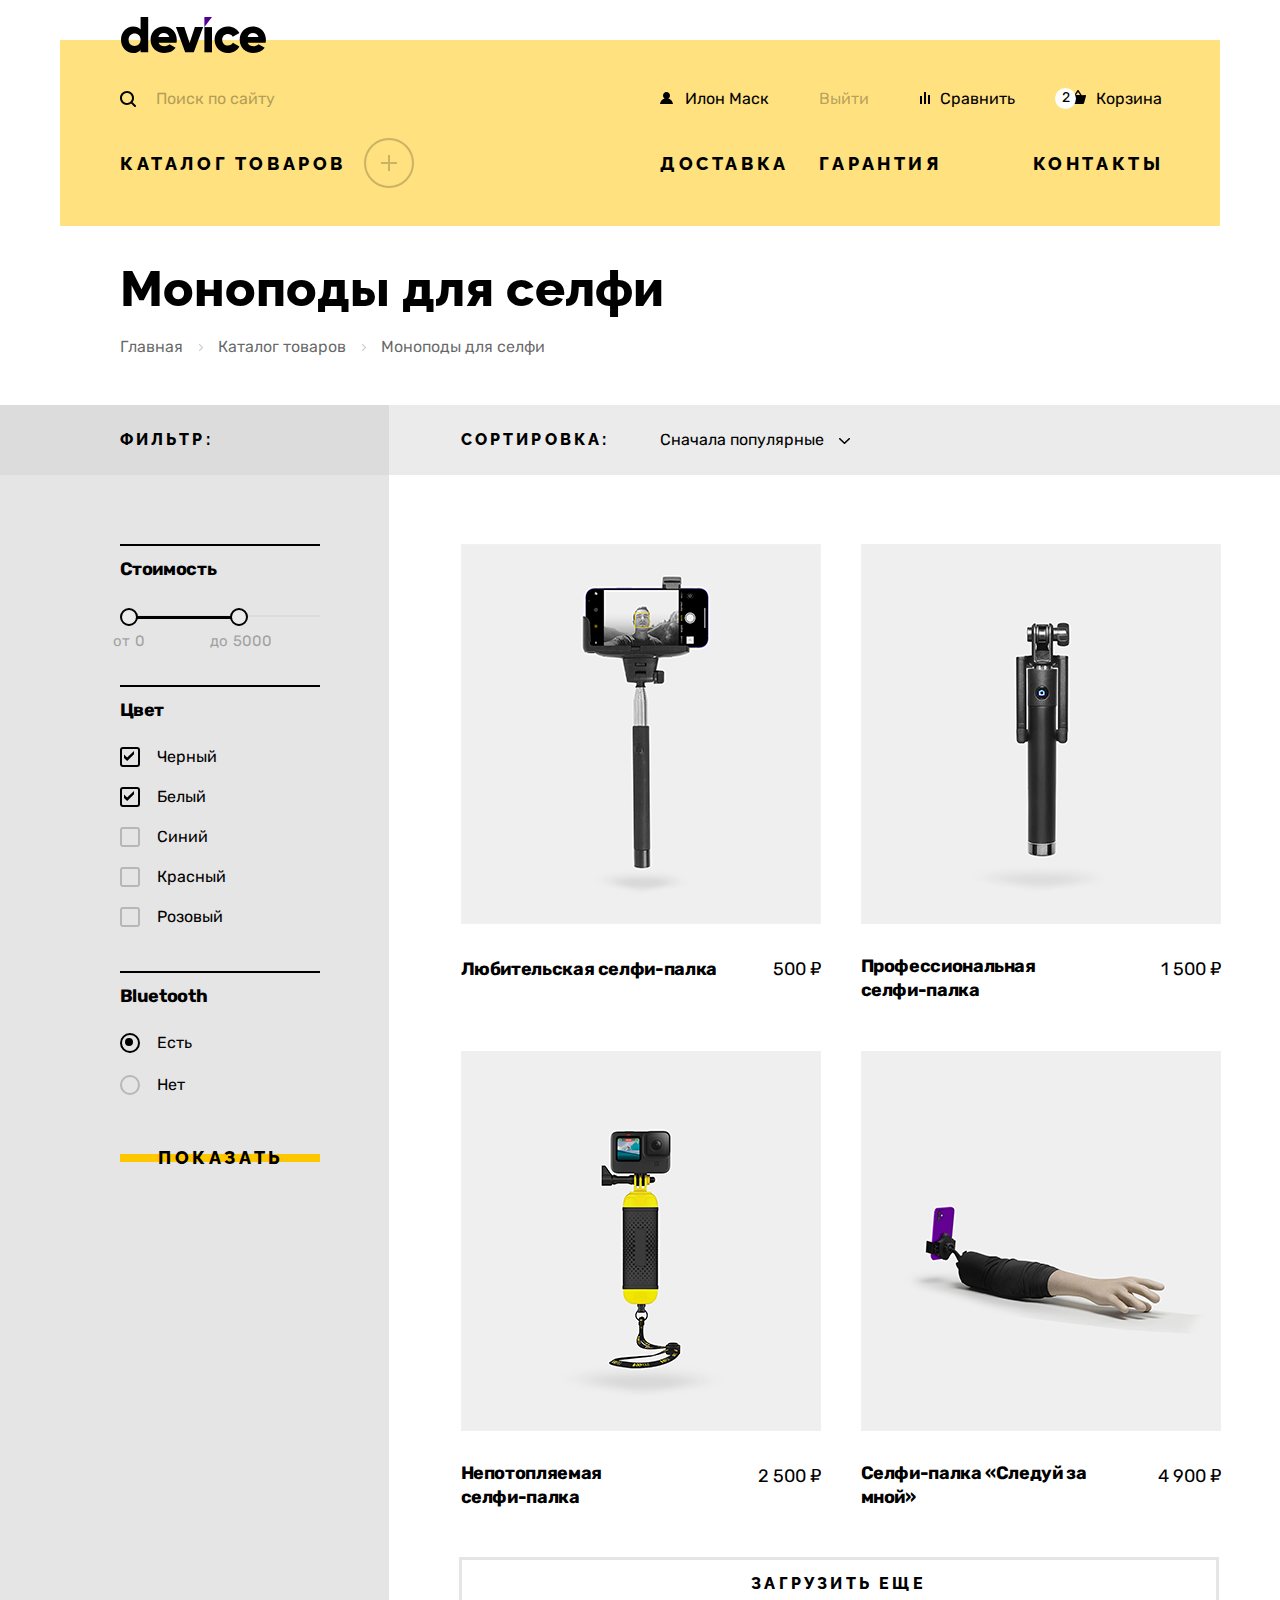
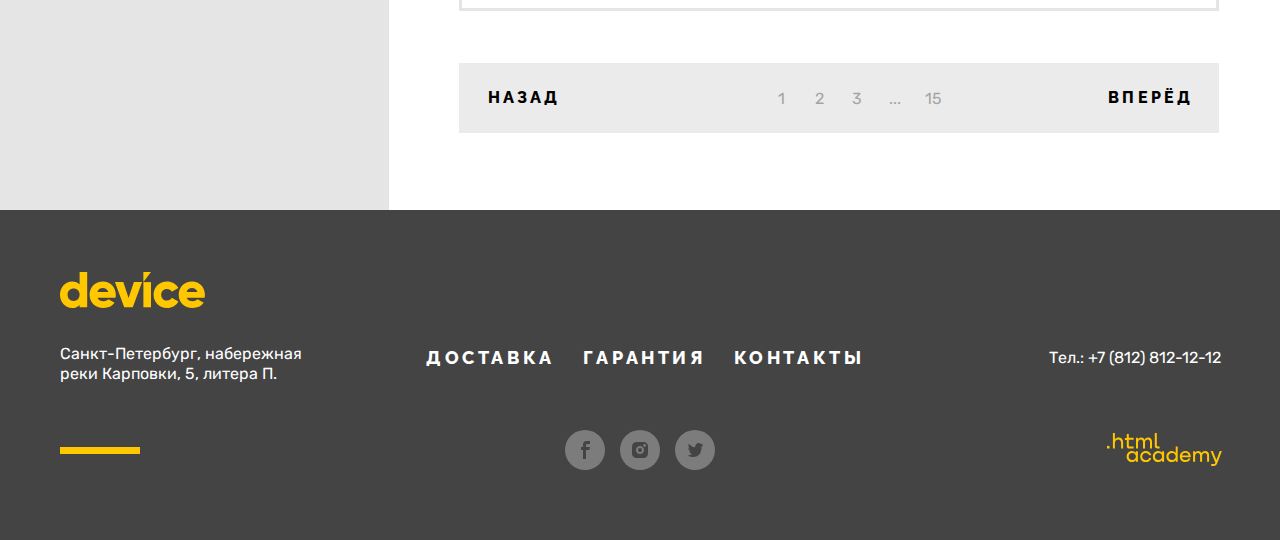
==== commit 42264dc1: "Сетка страницы и крупных блоков на флексах для страницы каталога (правки)" ====
--- a/catalog.html
+++ b/catalog.html
@@ -21,6 +21,7 @@
           </a>
 
           <nav class="header__navigation">
+
             <div class="header__top">
 
               <!-- header-search start -->
@@ -34,7 +35,7 @@
               <!-- header-search end -->
 
                 <a class="header__top-link header__top-link--user" href="#">Илон Маск</a>
-                <a class="header__top-link header__top-link--log-off" href="#">Войти</a>
+                <a class="header__top-link header__top-link--log-off" href="#">Выйти</a>
                 <a class="header__top-link header__top-link--compare" href="#">Сравнить</a>
                 <div class="header__top-basket-block" tabindex="0">
                   <a class="header__top-link header__top-link--basket" href="#" tabindex="-1">Корзина</a>
@@ -68,7 +69,6 @@
                         <button class="header__top-basket-open link" type="button">Открыть корзину</button>
                       </div>
                     <!-- header__top-basket end -->
-
                 </div>
             </div>
 
@@ -106,6 +106,7 @@
                 <a class="header__bottom-link subtitle" href="#">Контакты</a>
               </li>
             </ul>
+
           </nav>
 
         </div>
@@ -144,62 +145,80 @@
 
               <div class="filters__form-container">
                 <form class="filters__form" action="https://echo.htmlacademy.ru" method="get">
-                  <div class="filters__block">
+                  <div class="filters__block filters__block--range">
                     <fieldset class="filters__field">
                       <legend class="filters__subtitle">Стоимость</legend>
-                      <label class="filters__label">
-                        <input class="filters__number" type="number" name="min" value="0">
-                        <span class="visually-hidden">от</span>
-                      </label>
-                      <label class="filters__label">
-                        <input class="filters__number" type="number" name="max" value="5000">
-                        <span class="visually-hidden">до</span>
-                      </label>
+                        <div class="filters__range">
+                          <div class="filters__range-scale">
+                            <div class="filters__range-scale-bar" style="width: 119px">
+                              <div class="filters__range-scale-button filters__range-scale-button--min">
+                                <button class="filters__range-scale-toggle filters__range-scale-toggle--min">
+                                  <span class="visually-hidden">Изменить минимальную цену</span>
+                                </button>
+                                <label class="filters__range-label filters__range-label--min" for="range-min">
+                                  от
+                                  <span class="visually-hidden">от</span>
+                                </label>
+                                <input class="filters__range-number" id="range-min" type="number" name="min" value="0">
+                              </div>
+                              <div class="filters__range-scale-button filters__range-scale-button--max">
+                                <button class="filters__range-scale-toggle filters__range-scale-toggle--max">
+                                  <span class="visually-hidden">Изменить максимальную цену</span>
+                                </button>
+                                <label class="filters__range-label filters__range-label--max" for="range-max">
+                                  до
+                                  <span class="visually-hidden">до</span>
+                                </label>
+                                <input class="filters__range-number" id="range-max" type="number" name="max" value="5000">
+                              </div>
+                            </div>
+                          </div>
+                        </div>
                     </fieldset>
                   </div>
-                  <div class="filters__block">
+                  <div class="filters__block filters__block--color">
                     <fieldset class="filters__field">
                       <legend class="filters__subtitle">Цвет</legend>
                       <ul class="filters__list">
-                        <li class="filters__item">
-                          <input class="visually-hidden" type="checkbox" name="color-black" id="black" checked>
+                        <li class="filters__item" tabindex="0">
+                          <input class="filters__checked-input visually-hidden" type="checkbox" name="color-black" id="black" tabindex="-1" checked>
                           <label class="filters__checked" for="black">Черный</label>
                         </li>
-                        <li class="filters__item">
-                          <input class="visually-hidden" type="checkbox" name="color-white" id="white" checked>
+                        <li class="filters__item" tabindex="0">
+                          <input class="filters__checked-input visually-hidden" type="checkbox" name="color-white" id="white" tabindex="-1" checked>
                           <label class="filters__checked" for="white">Белый</label>
                         </li>
-                        <li class="filters__item">
-                          <input class="visually-hidden" type="checkbox" name="color-blue" id="blue">
+                        <li class="filters__item" tabindex="0">
+                          <input class="filters__checked-input visually-hidden" type="checkbox" name="color-blue" id="blue" tabindex="-1">
                           <label class="filters__checked" for="blue">Синий</label>
                         </li>
-                        <li class="filters__item">
-                          <input class="visually-hidden" type="checkbox" name="color-red" id="red">
+                        <li class="filters__item" tabindex="0">
+                          <input class="filters__checked-input visually-hidden" type="checkbox" name="color-red" id="red" tabindex="-1">
                           <label class="filters__checked" for="red">Красный</label>
                         </li>
-                        <li class="filters__item">
-                          <input class="visually-hidden" type="checkbox" name="color-pink" id="pink">
+                        <li class="filters__item" tabindex="0">
+                          <input class="filters__checked-input visually-hidden" type="checkbox" name="color-pink" id="pink" tabindex="-1">
                           <label class="filters__checked" for="pink">Розовый</label>
                         </li>
                       </ul>
                     </fieldset>
                   </div>
-                  <div class="filters__block">
+                  <div class="filters__block filters__block--bluetooth">
                     <fieldset class="filters__field">
                       <legend class="filters__subtitle">Bluetooth</legend>
                         <ul class="filters__list">
-                          <li class="filters__item">
-                            <input class="visually-hidden" type="radio" name="bluetooth" id="bluetooth-true" value="true" checked>
+                          <li class="filters__item filters__item--radio" tabindex="0">
+                            <input class="filters__radio-input visually-hidden" type="radio" name="bluetooth" id="bluetooth-true" value="true" tabindex="-1" checked>
                             <label class="filters__radio" for="bluetooth-true">Есть</label>
                           </li>
-                          <li class="filters__item">
-                            <input class="visually-hidden" type="radio" name="bluetooth" id="bluetooth-false" value="false">
+                          <li class="filters__item filters__item--radio" tabindex="0">
+                            <input class="filters__radio-input visually-hidden" type="radio" name="bluetooth" id="bluetooth-false" value="false" tabindex="-1">
                             <label class="filters__radio" for="bluetooth-false">Нет</label>
                           </li>
                         </ul>
                     </fieldset>
                   </div>
-                  <button class="filters__submit link link-effect" type="submit">Показать</button>
+                  <button class="filters__submit link link--effect" type="submit">Показать</button>
                 </form>
               </div>
 
@@ -233,52 +252,60 @@
               </section>
 
               <ul class="products__list">
-                <li class="products__item">
+                <li class="products__item" tabindex="0">
                   <div class="products__info">
                     <h3 class="products__subtitle">Любительская селфи-палка</h3>
                     <span class="products__price">500 ₽</span>
                   </div>
-                  <a class="products__link" href="#">
+                  <a class="products__link" href="#" tabindex="-1">
                     <img class="products__image" src="images/selfie-stick-amateur.png" width="360" height="380" alt="Любительская селфи-палка.">
                   </a>
-                  <a class="products__details link link-effect" href="#">Подробнее</a>
+                  <div class="products__details-block">
+                    <a class="products__details link link--effect" href="#">Подробнее</a>
+                  </div>
                 </li>
-                <li class="products__item">
+                <li class="products__item" tabindex="0">
                   <div class="products__info">
-                    <h3 class="products__subtitle">Профессиональная селфи-палка</h3>
+                    <h3 class="products__subtitle">Профессиональная <br /> селфи-палка</h3>
                     <span class="products__price">1 500 ₽</span>
                   </div>
-                  <a class="products__link" href="#">
+                  <a class="products__link" href="#" tabindex="-1">
                     <img class="products__image" src="images/selfie-stick-professional.png" width="360" height="380" alt="Профессиональная селфи-палка.">
                   </a>
-                  <a class="products__details link link-effect" href="#">Подробнее</a>
+                  <div class="products__details-block">
+                    <a class="products__details link link--effect" href="#">Подробнее</a>
+                  </div>
                 </li>
-                <li class="products__item">
+                <li class="products__item" tabindex="0">
                   <div class="products__info">
-                    <h3 class="products__subtitle">Непотопляемая селфи-палка</h3>
+                    <h3 class="products__subtitle">Непотопляемая <br /> селфи-палка</h3>
                     <span class="products__price">2 500 ₽</span>
                   </div>
-                  <a class="products__link" href="#">
+                  <a class="products__link" href="#" tabindex="-1">
                     <img class="products__image" src="images/selfie-stick-unsinkable.png" width="360" height="380" alt="Непотопляемая селфи-палка.">
                   </a>
-                  <a class="products__details link link-effect" href="#">Подробнее</a>
+                  <div class="products__details-block">
+                    <a class="products__details link link--effect" href="#">Подробнее</a>
+                  </div>
                 </li>
-                <li class="products__item products__item--new">
+                <li class="products__item products__item--new" tabindex="0">
                   <div class="products__info">
                     <h3 class="products__subtitle">Селфи-палка «Следуй за мной»</h3>
                     <span class="products__price">4 900 ₽</span>
                   </div>
-                  <a class="products__link" href="#">
+                  <a class="products__link" href="#" tabindex="-1">
                     <img class="products__image" src="images/selfie-stick-follow-me.png" width="360" height="380" alt="Селфи-палка «Следуй за мной».">
                   </a>
-                  <a class="products__details link link-effect" href="#">Подробнее</a>
+                  <div class="products__details-block">
+                    <a class="products__details link link--effect" href="#">Подробнее</a>
+                  </div>
                 </li>
               </ul>
-              <button class="products__download link" type="button">Загрузить еще</button>
+              <button class="products__download" type="button">Загрузить еще</button>
 
               <div class="products__pagination">
-                <a class="products__pagination-button link" href="#">Назад</a>
-                <a class="products__pagination-button link" href="#">Вперед</a>
+                <a class="products__pagination-button products__pagination-button--back link" href="#">Назад</a>
+                <a class="products__pagination-button products__pagination-button--forward link" href="#">Вперёд</a>
                 <ul class="products__pagination-list">
                   <li class="products__pagination-item">
                     <a class="products__pagination-link products__pagination-link--current" href="#">1</a>
@@ -288,6 +315,12 @@
                   </li>
                   <li class="products__pagination-item">
                     <a class="products__pagination-link" href="#">3</a>
+                  </li>
+                  <li class="products__pagination-item">
+                    <a class="products__pagination-link">...</a>
+                  </li>
+                  <li class="products__pagination-item">
+                    <a class="products__pagination-link" href="#">15</a>
                   </li>
                 </ul>
               </div>
--- a/css/style.css
+++ b/css/style.css
@@ -111,6 +111,15 @@
   display: none;
 }
 
+input[type="number"] {
+  -moz-appearance: textfield;
+}
+
+input::-webkit-outer-spin-button,
+input::-webkit-inner-spin-button {
+  -webkit-appearance: none;
+}
+
 .visually-hidden {
   position: absolute;
 
@@ -243,6 +252,7 @@
   position: relative;
 
   display: flex;
+  height: 40px;
   margin-right: 19px;
   margin-left: -16px;
 }
@@ -333,10 +343,6 @@
 
   border-color: var(--basic-black);
 }
-
-.header-search__submit-text:active {
-  opacity: 0.3;
-}
 /* header-search end */
 
 .header__top-link {
@@ -381,7 +387,8 @@
 }
 
 .header__top-link--user {
-  margin-right: 155px;
+  width: 170px;
+  margin-right: 88px;
   padding-left: 44px;
 }
 
@@ -394,8 +401,8 @@
 }
 
 .header__top-link--log-off {
-  margin-right: 33px;
-  margin-left: -136px;
+  margin-right: 18px;
+  margin-left: -88px;
 
   color: rgba(0, 0, 0, 0.3);
 }
@@ -1733,7 +1740,7 @@
   display: flex;
   justify-content: flex-end;
 
-  background-image: linear-gradient(to bottom, var(--basic-white) 0px, hsl(0,0%,86.3%) 0px);
+  background-color: var(--basic-gainsboro);
 }
 
 .filters__title {
@@ -1750,14 +1757,314 @@
   justify-content: flex-end;
   height: 100%;
 
-  background-image: linear-gradient(to bottom, var(--basic-white) 0px, hsl(0,0%,89.8%) 0px);
+  background-color: var(--basic-mercury);
 }
 
 .filters__form {
   width: 269px;
-  padding-top: 71px;
+  padding-top: 69px;
   padding-right: 69px;
 }
+
+.filters__block {
+  margin-bottom: 52px;
+  padding-top: 8px;
+
+  border-top: 2px solid var(--basic-black);
+}
+
+.filters__field {
+  margin: 0;
+  padding: 0;
+
+  border: 0;
+}
+
+.filters__subtitle {
+  height: 20px;
+  margin-bottom: 20px;
+  padding: 0;
+
+  font-weight: bold;
+  letter-spacing: -0.02em;
+}
+
+.filters__range-scale {
+  position: relative;
+
+  height: 1px;
+  margin-top: 21px;
+  margin-bottom: 16px;
+
+  background-color: var(--basic-gainsboro);
+  border: 1px solid var(--basic-gainsboro);
+}
+
+.filters__range-scale-bar {
+  position: absolute;
+
+  display: flex;
+  height: 3px;
+
+  background-color: var(--basic-black);
+}
+
+.filters__range-scale-button {
+  white-space: nowrap;
+}
+
+.filters__range-scale-toggle {
+  position: absolute;
+
+  display: block;
+  width: 18px;
+  height: 18px;
+  padding: 0;
+
+  background-color: var(--basic-cararra);
+  border: 2px solid var(--basic-black);
+  border-radius: 50%;
+  outline: 0;
+  cursor: pointer;
+}
+
+.filters__range-scale-toggle:focus {
+  border-color: var(--additional-lavender-indigo);
+}
+
+.filters__range-scale-toggle:focus ~ .filters__range-label {
+  color: var(--additional-lavender-indigo);
+}
+
+.filters__range-scale-toggle:focus ~ .filters__range-number {
+  color: var(--additional-lavender-indigo);
+}
+
+.filters__range-scale-toggle:active {
+  background-color: var(--basic-black);
+  border-color: var(--basic-black);
+}
+
+.filters__range-scale-toggle:active ~ .filters__range-label {
+  color: var(--basic-black);
+
+  opacity: 1;
+}
+
+.filters__range-scale-toggle:active ~ .filters__range-number {
+  color: var(--basic-black);
+
+  opacity: 1;
+}
+
+.filters__range-scale-toggle--min {
+  bottom: -7px;
+  left: -1px;
+}
+
+.filters__range-scale-toggle--max {
+  bottom: -7px;
+  left: 109px;
+}
+
+.filters__range-label {
+  margin-top: 17px;
+  margin-left: -8px;
+
+  font-size: 15px;
+  line-height: 18px;
+  word-spacing: -2px;
+
+  opacity: 0.3;
+}
+
+.filters__range-number {
+  width: 60px;
+  margin-top: 16px;
+  margin-right: 26px;
+  padding: 0;
+  padding-left: 3px;
+
+  font-size: 15px;
+  line-height: 18px;
+  font-family: "Rubik", sans-serif;
+
+  background-color: transparent;
+  border: 0;
+  outline: 0;
+  opacity: 0.3;
+}
+
+.filters__block--color {
+  margin-bottom: 30px;
+}
+
+.filters__list {
+  margin: 0;
+  margin-top: 6px;
+  padding: 0;
+
+  list-style-type: none;
+}
+
+.filters__item {
+  padding-bottom: 10px;
+
+  outline: 0;
+}
+
+.filters__item:focus .filters__checked {
+  color: var(--additional-lavender-indigo);
+}
+
+.filters__item:focus .filters__checked::before {
+  border-color: var(--additional-lavender-indigo);
+  opacity: 1;
+}
+
+.filters__item:focus .filters__checked-input:checked + .filters__checked::before {
+  background-image: url(../images/tick-lavender.svg);
+}
+
+.filters__item:hover .filters__checked-input:checked + .filters__checked::before {
+  opacity: 0.5;
+}
+
+.filters__item:hover .filters__checked-input:checked + .filters__checked {
+  opacity: 0.5;
+}
+
+.filters__item:active .filters__checked {
+  color: var(--basic-black);
+
+  opacity: 0.2;
+}
+
+.filters__item:active .filters__checked::before {
+  border-color: var(--basic-black);
+  opacity: 0.2;
+}
+
+.filters__item:active .filters__checked-input:checked + .filters__checked::before {
+  background-image: url(../images/tick.svg);
+}
+
+.filters__item:focus .filters__radio {
+  color: var(--additional-lavender-indigo);
+}
+
+.filters__item:focus .filters__radio::before {
+  border-color: var(--additional-lavender-indigo);
+  opacity: 1;
+}
+
+.filters__item:focus .filters__radio-input:checked + .filters__radio::before {
+  background-image: url(../images/circle-lavender.svg);
+}
+
+.filters__item:hover .filters__radio-input:checked + .filters__radio::before {
+  opacity: 0.5;
+}
+
+.filters__item:hover .filters__radio-input:checked + .filters__radio {
+  opacity: 0.5;
+}
+
+.filters__item:active .filters__radio {
+  color: var(--basic-black);
+
+  opacity: 0.2;
+}
+
+.filters__item:active .filters__radio::before {
+  border-color: var(--basic-black);
+  opacity: 0.2;
+}
+
+.filters__item:active .filters__radio-input:checked + .filters__radio::before {
+  background-image: url(../images/circle.svg);
+}
+
+.filters__item--radio {
+  padding-bottom: 12px;
+}
+
+.filters__checked,
+.filters__radio {
+  position: relative;
+
+  display: inline-block;
+  padding-left: 37px;
+
+  font-size: 16px;
+  line-height: 20px;
+
+  user-select: none;
+}
+
+.filters__checked::before,
+.filters__radio::before {
+  content: "";
+  position: absolute;
+  top: 0;
+  left: 0;
+
+  display: block;
+  width: 20px;
+  height: 20px;
+
+  background-color: transparent;
+  background-repeat: no-repeat;
+  background-position: 40% 40%;
+  border: 2px solid var(--basic-black);
+  border-radius: 3px;
+  opacity: 0.2;
+}
+
+.filters__radio::before {
+  border-radius: 50%;
+}
+
+.filters__checked-input:checked + .filters__checked::before {
+  background-image: url(../images/tick.svg);
+  opacity: 1;
+}
+
+.filters__radio-input:checked + .filters__radio::before {
+  background-image: url(../images/circle.svg);
+  opacity: 1;
+}
+
+.filters__block--bluetooth {
+  margin-bottom: 28px;
+}
+
+.filters__submit {
+  width: 200px;
+  padding: 0;
+  padding-top: 9px;
+  padding-bottom: 10px;
+  padding-left: 3px;
+
+  background-color: transparent;
+  border: 0;
+  outline: none;
+}
+
+.filters__submit::before {
+  top: 15px;
+
+  height: calc(100% - 31px);
+
+  background-color: var(--additional-supernova);
+}
+
+.filters__submit:active::before {
+  color: rgba(0, 0, 0, 0.3);
+
+  background-color: var(--additional-supernova);;
+}
+
 /* filters end */
 
 /* products start */
@@ -1771,7 +2078,7 @@
   display: flex;
   justify-content: flex-start;
 
-  background-image: linear-gradient(to bottom, var(--basic-white) 0px, hsl(0,0%,89.8%) 0px);
+  background-color: var(--basic-cararra);
 }
 
 .products__sort {
@@ -1837,7 +2144,220 @@
   list-style-type: none;
 }
 .products__list {
+  display: grid;
   width: 832px;
+  margin: 0;
+  margin-bottom: 48px;
+  padding: 0;
+  padding-top: 69px;
+  padding-left: 72px;
+
+  list-style-type: none;
+
+  gap: 40px;
+  grid-row-gap: 49px;
+  grid-template-columns: 1fr 1fr;
+}
+
+.products__item {
+  position: relative;
+
+  display: flex;
+  flex-direction: column;
+
+  outline: 0;
+}
+
+.products__item:focus {
+  color: var(--additional-lavender-indigo);
+}
+
+.products__item:focus .products__link {
+  outline: 5px solid var(--additional-lavender-indigo);
+}
+
+.products__item .products__details-block {
+  position: absolute;
+  top: 0;
+  left: 0;
+
+  display: flex;
+  flex-direction: column;
+  align-items: center;
+  width: 360px;
+  height: 380px;
+  padding-top: 171px;
+}
+
+.products__item:hover .products__details-block {
+  opacity: 1;
+}
+
+.products__info {
+  display: flex;
+  justify-content: space-between;
+  align-items: center;
+}
+
+.products__subtitle {
+  width: 280px;
+  margin: 0;
+
+  font-size: 18px;
+  line-height: 24px;
+  letter-spacing: -0.02em;
+}
+
+.products__price {
+  align-self: flex-start;
+}
+
+.products__link {
+  display: flex;
+  order: -1;
+  margin-bottom: 30px;
+}
+
+.products__details-block {
+  position: absolute;
+  top: 171px;
+  left: 90px;
+  z-index: 1;
+}
+
+.products__details-block:hover {
+  background-color: rgba(240,240,240,0.8);
+}
+
+.products__details {
+  display: none;
+  width: 180px;
+  padding: 10px;
+
+  text-align: center;
+}
+
+.products__details-block:hover .products__details {
+  display: inline-block;
+}
+
+.products__details:before {
+  top: 16px;
+
+  height: calc(100% - 32px);
+
+  background-color: var(--additional-supernova);
+}
+
+.products__details:active::before {
+  background-color: var(--additional-supernova);
+}
+
+
+.products__download {
+  display: block;
+  width: 760px;
+  margin-left: 70px;
+  padding: 14px 0;
+  margin-bottom: 52px;
+  font-weight: 800;
+  font-size: 16px;
+  line-height: 20px;
+  font-family: "Raleway", sans-serif;
+  color: var(--basic-black);
+  text-transform: uppercase;
+  text-decoration: none;
+  letter-spacing: 0.2em;
+
+  background-color: transparent;
+  border: 3px solid rgba(0, 0, 0, 0.1);
+}
+
+.products__download:focus {
+  border-color: var(--additional-lavender-indigo);
+}
+
+.products__download:hover {
+  border-color: var(--basic-black);
+}
+
+.products__download:active {
+  border-color: rgba(0, 0, 0, 0.1);
+  opacity: 0.3;
+}
+
+.products__pagination {
+  display: flex;
+  width: 760px;
+  margin-left: 70px;
+  background-color: var(--basic-cararra);
+  align-items: center;
+  margin-bottom: 77px;
+}
+
+.products__pagination-button {
+  font-size: 16px;
+  border: 5px solid transparent;
+  padding: 20px;
+  outline: 0;
+  padding-left: 24px;
+}
+
+.products__pagination-button:focus {
+  border-color: var(--additional-lavender-indigo);
+}
+
+.products__pagination-button:hover {
+  background-color: var(--basic-gainsboro);
+}
+
+.products__pagination-button:active {
+  opacity: 0.3;
+  border-color: transparent;
+}
+
+.products__pagination-button--back {
+  margin-right: 50px;
+}
+
+.products__pagination-button--forward {
+  order: 1;
+}
+
+.products__pagination-list {
+  margin: 0;
+  padding: 0;
+  display: flex;
+  list-style-type: none;
+  flex-grow: 1;
+  flex-wrap: wrap;
+  justify-content: center;
+}
+
+.products__pagination-link {
+  text-decoration: none;
+  color: var(--basic-black);
+  opacity: 0.3;
+  font-size: 16px;
+  display: inline-block;
+  border: 5px solid transparent;
+  width: 38px;
+  height: 38px;
+  text-align: center;
+  outline: 0;
+}
+
+.products__pagination-link:focus {
+  border-color: var(--additional-lavender-indigo);
+}
+
+.products__pagination-link:hover {
+  opacity: 1;
+}
+
+.products__pagination-link:active {
+  opacity: 0.1;
+  border-color: transparent;
 }
 /* products end */
 
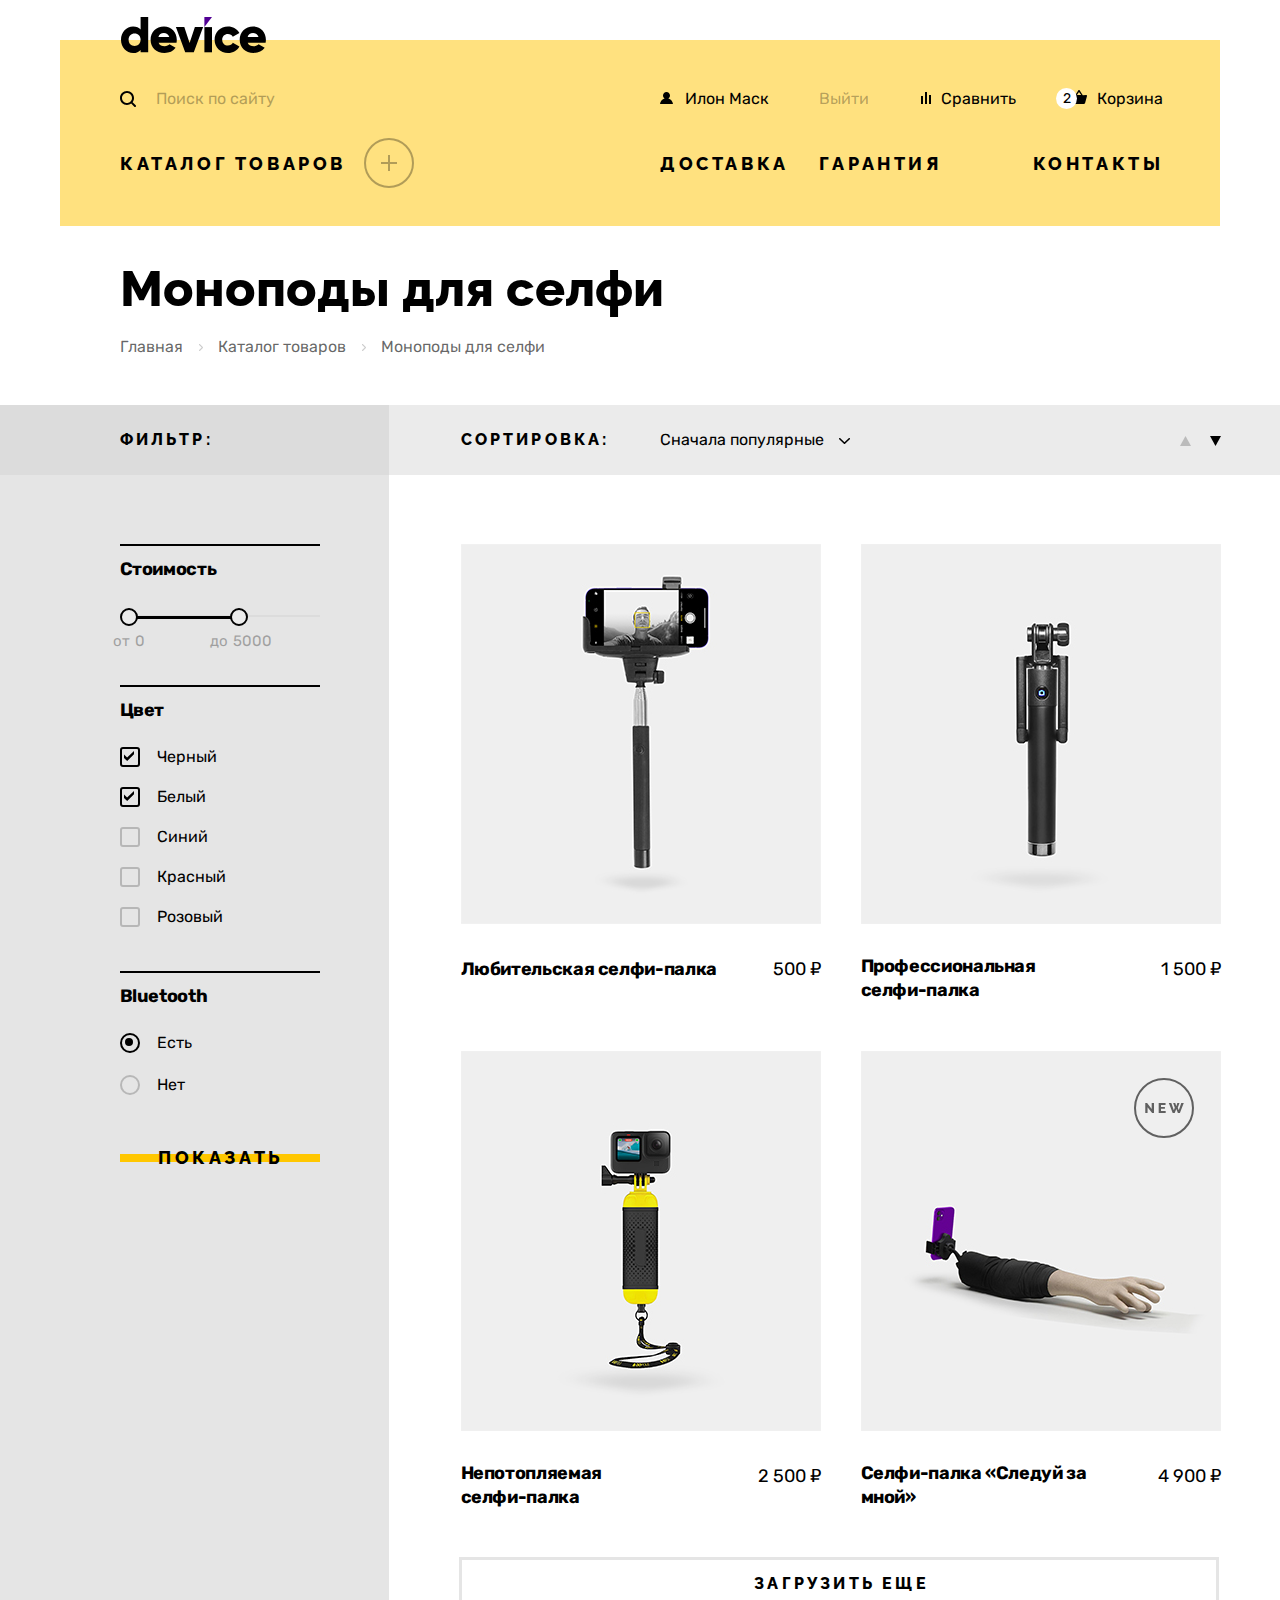
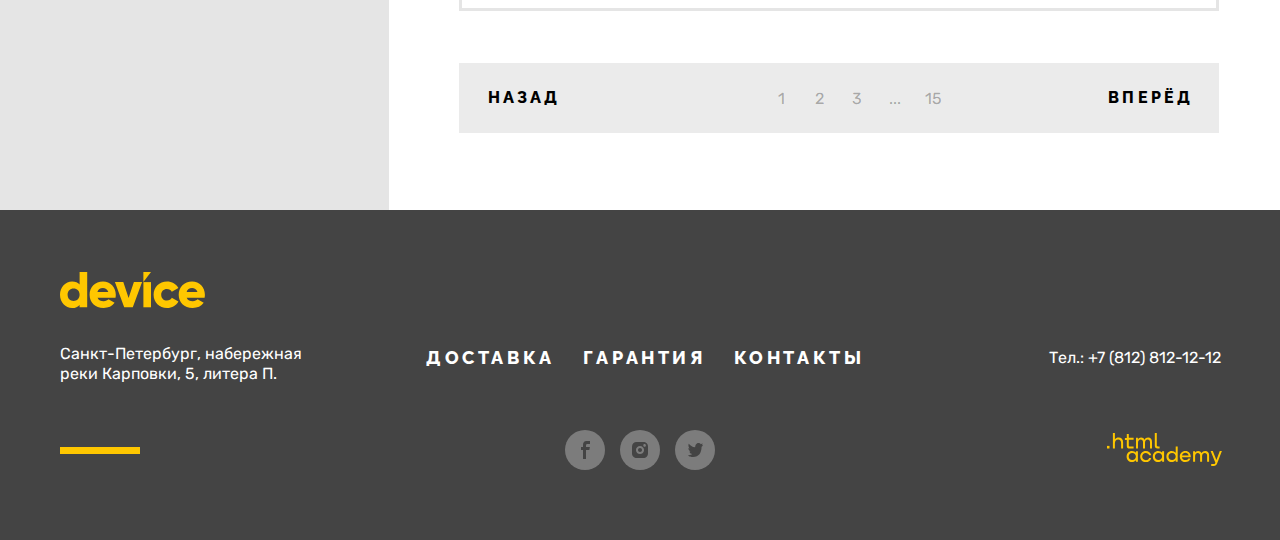
==== commit 0296b123: "Микросетки на флексах для всех страниц" ====
--- a/catalog.html
+++ b/catalog.html
@@ -17,36 +17,37 @@
         <div class="header__inner header__inner--catalog">
 
           <a class="header__logo-link" href="index.html">
-            <img class="header__logo-image" src="images/device-header.svg" width="145" height="36" alt="Логотип интернет магазина 'Device'.">
+            <img class="header__logo-link-image" src="images/device-header.svg" width="145" height="36" alt="Логотип интернет магазина 'Device'.">
           </a>
 
           <nav class="header__navigation">
 
-            <div class="header__top">
-
-              <!-- header-search start -->
-                <form class="header-search header__search-form" action="https://echo.htmlacademy.ru" method="get">
-                  <label class="header-search__label" for="search">
-                    <span class="visually-hidden">Поиск по сайту.</span>
-                  </label>
-                  <input class="header-search__input" name="site-search" id="search" type="search" autocomplete="off" placeholder="Поиск по сайту">
-                  <button class="header-search__submit" type="submit">Найти</button>
-                </form>
-              <!-- header-search end -->
-
-                <a class="header__top-link header__top-link--user" href="#">Илон Маск</a>
-                <a class="header__top-link header__top-link--log-off" href="#">Выйти</a>
-                <a class="header__top-link header__top-link--compare" href="#">Сравнить</a>
-                <div class="header__top-basket-block" tabindex="0">
-                  <a class="header__top-link header__top-link--basket" href="#" tabindex="-1">Корзина</a>
-
-                    <!-- header__top-basket start -->
-                      <div class="header__top-basket">
+            <!-- header__top start -->
+              <div class="header__top">
+
+                <!-- header-search start -->
+                  <form class="header-search header__search-form" action="https://echo.htmlacademy.ru" method="get">
+                    <label class="header-search__label" for="search">
+                      <span class="visually-hidden">Поиск по сайту.</span>
+                    </label>
+                    <input class="header-search__input" id="search" name="site-search" type="search" placeholder="Поиск по сайту" autocomplete="off">
+                    <button class="header-search__submit" type="submit">Найти</button>
+                  </form>
+                <!-- header-search end -->
+
+                  <a class="header__top-link header__top-link--user header__top-link-catalog header__top-link-catalog--name" href="#">Илон Маск</a>
+                  <a class="header__top-link header__top-link--log-off" href="#">Выйти</a>
+                  <a class="header__top-link header__top-link--compare" href="#">Сравнить</a>
+
+                  <!-- header__top-basket start -->
+                    <div class="header__top-basket">
+                      <a class="header__top-link header__top-link--basket" href="#">Корзина</a>
+                      <div class="header__top-basket-block">
                         <ul class="header__top-basket-list">
                           <li class="header__top-basket-item">
                             <a class="header__top-basket-link" href="#">
-                              <img class="header__top-basket-image" src="images/selfie-stick-amateur-basket.png" width="41" height="43" alt="Любительская селфи-палка.">
-                              <span class="header__top-basket-link-text" href="#">Любительская <br /> селфи-палка</span>
+                              <img class="header__top-basket-link-image" src="images/selfie-stick-amateur-basket.png" width="41" height="43" alt="Любительская селфи-палка.">
+                              <span class="header__top-basket-link-text">Любительская <br /> селфи-палка</span>
                             </a>
                             <button class="header__top-basket-button" type="button">
                               <span class="visually-hidden">Удаление товара.</span>
@@ -54,58 +55,62 @@
                           </li>
                           <li class="header__top-basket-item">
                             <a class="header__top-basket-link" href="#">
-                              <img class="header__top-basket-image" src="images/selfie-stick-professional-basket.png" width="41" height="43" alt="Профессиональная селфи-палка.">
-                              <span class="header__top-basket-link-text" href="#">Профессиональная <br /> селфи-палка</span>
+                              <img class="header__top-basket-link-image" src="images/selfie-stick-professional-basket.png" width="41" height="43" alt="Профессиональная селфи-палка.">
+                              <span class="header__top-basket-link-text">Профессиональная <br /> селфи-палка</span>
                             </a>
                             <button class="header__top-basket-button" type="button">
                               <span class="visually-hidden">Удаление товара.</span>
                             </button>
                           </li>
                         </ul>
-                        <div class="header__top-basket-block-text">
-                          <p class="header__top-basket-text">Товаров: 2</p>
-                          <p class="header__top-basket-text">Сумма: 2000 ₽</p>
+                        <div class="header__top-basket-goods">
+                          <p class="header__top-basket-goods-text">Товаров: 2</p>
+                          <p class="header__top-basket-goods-text">Сумма: 2000 ₽</p>
                         </div>
-                        <button class="header__top-basket-open link" type="button">Открыть корзину</button>
+                        <button class="header__top-basket-open widescale" type="button">Открыть корзину</button>
                       </div>
-                    <!-- header__top-basket end -->
-                </div>
-            </div>
-
-            <ul class="header__bottom-list">
-              <li class="header__bottom-item header__bottom-item--catalog" tabindex="1">
-                <a class="header__bottom-link header__bottom-link--catalog subtitle" href="catalog.html">Каталог товаров</a>
-                  <ul class="header__bottom-catalog-list">
-                    <li class="header__bottom-catalog-item">
-                      <a class="header__bottom-catalog-link" href="#">Виртуальная реальность</a>
-                    </li>
-                    <li class="header__bottom-catalog-item">
-                      <a class="header__bottom-catalog-link" href="#">Моноподы для cелфи</a>
-                    </li>
-                    <li class="header__bottom-catalog-item">
-                      <a class="header__bottom-catalog-link" href="#">Экшн-камеры</a>
-                    </li>
-                    <li class="header__bottom-catalog-item">
-                      <a class="header__bottom-catalog-link" href="#">Фитнес-браслеты</a>
-                    </li>
-                    <li class="header__bottom-catalog-item">
-                      <a class="header__bottom-catalog-link" href="#">Умные часы</a>
-                    </li>
-                    <li class="header__bottom-catalog-item">
-                      <a class="header__bottom-catalog-link" href="#">Квадрокоптеры</a>
-                    </li>
-                  </ul>
-              </li>
-              <li class="header__bottom-item">
-                <a class="header__bottom-link subtitle" href="#">Доставка</a>
-              </li>
-              <li class="header__bottom-item">
-                <a class="header__bottom-link subtitle" href="#">Гарантия</a>
-              </li>
-              <li class="header__bottom-item">
-                <a class="header__bottom-link subtitle" href="#">Контакты</a>
-              </li>
-            </ul>
+                    </div>
+                  <!-- header__top-basket end -->
+
+              </div>
+            <!-- header__top end -->
+
+            <!-- header__bottom start -->
+              <ul class="header__bottom-list">
+                <li class="header__bottom-item header__bottom-item--catalog" tabindex="1">
+                  <a class="header__bottom-link header__bottom-link--catalog widescale" href="catalog.html">Каталог товаров</a>
+                    <ul class="header__bottom-catalog-list">
+                      <li class="header__bottom-catalog-item">
+                        <a class="header__bottom-catalog-link" href="#">Виртуальная реальность</a>
+                      </li>
+                      <li class="header__bottom-catalog-item">
+                        <a class="header__bottom-catalog-link" href="#">Моноподы для cелфи</a>
+                      </li>
+                      <li class="header__bottom-catalog-item">
+                        <a class="header__bottom-catalog-link" href="#">Экшн-камеры</a>
+                      </li>
+                      <li class="header__bottom-catalog-item">
+                        <a class="header__bottom-catalog-link" href="#">Фитнес-браслеты</a>
+                      </li>
+                      <li class="header__bottom-catalog-item">
+                        <a class="header__bottom-catalog-link" href="#">Умные часы</a>
+                      </li>
+                      <li class="header__bottom-catalog-item">
+                        <a class="header__bottom-catalog-link" href="#">Квадрокоптеры</a>
+                      </li>
+                    </ul>
+                </li>
+                <li class="header__bottom-item">
+                  <a class="header__bottom-link widescale" href="#">Доставка</a>
+                </li>
+                <li class="header__bottom-item">
+                  <a class="header__bottom-link widescale" href="#">Гарантия</a>
+                </li>
+                <li class="header__bottom-item">
+                  <a class="header__bottom-link widescale" href="#">Контакты</a>
+                </li>
+              </ul>
+            <!-- header__bottom end -->
 
           </nav>
 
@@ -115,7 +120,7 @@
 
     <!-- main start -->
       <main class="main">
-        <h1 class="visually-hidden">Главная страница интернет магазина 'Device'</h1>
+        <h1 class="visually-hidden">Страница каталога интернет магазина 'Device'</h1>
 
         <section class="main__container container">
           <div class="main__inner">
@@ -140,7 +145,7 @@
             <section class="filters">
 
               <div class="filters__top">
-                <h2 class="filters__title subtitle">Фильтр:</h2>
+                <h2 class="filters__title widescale">Фильтр:</h2>
               </div>
 
               <div class="filters__form-container">
@@ -218,7 +223,7 @@
                         </ul>
                     </fieldset>
                   </div>
-                  <button class="filters__submit link link--effect" type="submit">Показать</button>
+                  <button class="filters__submit widescale widescale--effect" type="submit">Показать</button>
                 </form>
               </div>
 
@@ -231,7 +236,7 @@
 
               <section class="products__top">
                 <div class="products__sort">
-                  <h2 class="products__title subtitle">Сортировка:</h2>
+                  <h2 class="products__title widescale">Сортировка:</h2>
                   <div class="products__block">
                     <a class="products__popular-first" href="#popular-first">Сначала популярные</a>
                     <ul class="products__sort-list">
@@ -242,10 +247,16 @@
                       </li>
                     </ul>
                   </div>
-                  <a class="products__arrow" href="#up">
+                  <a class="products__arrow products__arrow--up" href="#up">
+                    <svg class="products__arrow-svg products__arrow-svg--up" width="11" height="10" viewBox="0 0 11 10" fill="none" xmlns="http://www.w3.org/2000/svg">
+                      <path d="M5.5 0L11 10H0" fill="black"/>
+                    </svg>
                     <span class="visually-hidden">Вверх</span>
                   </a>
-                  <a class="products__arrow" href="#down">
+                  <a class="products__arrow products__arrow--down" href="#down">
+                    <svg class="products__arrow-svg products__arrow-svg--down" width="11" height="10" viewBox="0 0 11 10" fill="none" xmlns="http://www.w3.org/2000/svg">
+                      <path d="M5.5 10L0 0H11" fill="black"/>
+                    </svg>
                     <span class="visually-hidden">Вниз</span>
                   </a>
                 </div>
@@ -261,7 +272,7 @@
                     <img class="products__image" src="images/selfie-stick-amateur.png" width="360" height="380" alt="Любительская селфи-палка.">
                   </a>
                   <div class="products__details-block">
-                    <a class="products__details link link--effect" href="#">Подробнее</a>
+                    <a class="products__details widescale widescale--effect" href="#">Подробнее</a>
                   </div>
                 </li>
                 <li class="products__item" tabindex="0">
@@ -273,7 +284,7 @@
                     <img class="products__image" src="images/selfie-stick-professional.png" width="360" height="380" alt="Профессиональная селфи-палка.">
                   </a>
                   <div class="products__details-block">
-                    <a class="products__details link link--effect" href="#">Подробнее</a>
+                    <a class="products__details widescale widescale--effect" href="#">Подробнее</a>
                   </div>
                 </li>
                 <li class="products__item" tabindex="0">
@@ -285,27 +296,27 @@
                     <img class="products__image" src="images/selfie-stick-unsinkable.png" width="360" height="380" alt="Непотопляемая селфи-палка.">
                   </a>
                   <div class="products__details-block">
-                    <a class="products__details link link--effect" href="#">Подробнее</a>
-                  </div>
-                </li>
-                <li class="products__item products__item--new" tabindex="0">
+                    <a class="products__details link widescale widescale--effect" href="#">Подробнее</a>
+                  </div>
+                </li>
+                <li class="products__item" tabindex="0">
                   <div class="products__info">
                     <h3 class="products__subtitle">Селфи-палка «Следуй за мной»</h3>
                     <span class="products__price">4 900 ₽</span>
                   </div>
-                  <a class="products__link" href="#" tabindex="-1">
+                  <a class="products__link products__link--new" href="#" tabindex="-1">
                     <img class="products__image" src="images/selfie-stick-follow-me.png" width="360" height="380" alt="Селфи-палка «Следуй за мной».">
                   </a>
                   <div class="products__details-block">
-                    <a class="products__details link link--effect" href="#">Подробнее</a>
+                    <a class="products__details widescale widescale--effect" href="#">Подробнее</a>
                   </div>
                 </li>
               </ul>
               <button class="products__download" type="button">Загрузить еще</button>
 
               <div class="products__pagination">
-                <a class="products__pagination-button products__pagination-button--back link" href="#">Назад</a>
-                <a class="products__pagination-button products__pagination-button--forward link" href="#">Вперёд</a>
+                <a class="products__pagination-button products__pagination-button--back widescale" href="#">Назад</a>
+                <a class="products__pagination-button products__pagination-button--forward widescale" href="#">Вперёд</a>
                 <ul class="products__pagination-list">
                   <li class="products__pagination-item">
                     <a class="products__pagination-link products__pagination-link--current" href="#">1</a>
@@ -345,13 +356,13 @@
             <p class="footer__navigation-text">Санкт-Петербург, набережная <br /> реки Карповки, 5, литера П.</p>
             <ul class="footer__navigation-list">
               <li class="footer__navigation-item">
-                <a class="footer__navigation-link subtitle" href="#">Доставка</a>
+                <a class="footer__navigation-link widescale" href="#">Доставка</a>
               </li>
               <li class="footer__navigation-item">
-                <a class="footer__navigation-link subtitle" href="#">Гарантия</a>
+                <a class="footer__navigation-link widescale" href="#">Гарантия</a>
               </li>
               <li class="footer__navigation-item">
-                <a class="footer__navigation-link subtitle" href="#">Контакты</a>
+                <a class="footer__navigation-link widescale" href="#">Контакты</a>
               </li>
             </ul>
             <a class="footer__navigation-tel" href="tel:78128121212">Тел.: +7 (812) 812-12-12</a>
@@ -410,6 +421,7 @@
               <path d="M109.4 27.0001L105.8 18.1001H103.6L108.4 29.7001C108.1 30.6001 107.7 30.9001 106.7 30.9001H104.2V32.9001H106.7C108.5 32.9001 109.5 32.1001 110.2 30.3001L114.9 18.1001H112.8L109.4 27.0001Z" fill="#FFC700"/>
             </svg>
           </a>
+
         </div>
       </footer>
     <!-- footer end -->
@@ -417,9 +429,3 @@
   </body>
 
 </html>
-
-
-
-
-
-
--- a/css/style.css
+++ b/css/style.css
@@ -49,6 +49,13 @@
   --basic-mercury: #e5e5e5;
   --basic-tundora: #444444;
   --basic-white: #ffffff;
+  --opacity-black-01: rgba(0, 0, 0, 0.1);
+  --opacity-black-02: rgba(0, 0, 0, 0.2);
+  --opacity-black-03: rgba(0, 0, 0, 0.3);
+  --opacity-black-06: rgba(0, 0, 0, 0.6);
+  --opacity-concrete-09: rgba(241,241,241, 0.9);
+  --opacity-white-01: rgba(255, 255, 255, 0.1);
+  --opacity-white-03: rgba(255, 255, 255, 0.3);
   --status-coral-red: #ff3d3d;
   --status-deep-saffron: #fd912e;
   --status-luck-green: #08af00;
@@ -150,62 +157,58 @@
   font-family: "Raleway", sans-serif;
 }
 
-.subtitle {
+.widescale {
+  position: relative;
+  z-index: 1;
+
+  display: inline-block;
+
   font-weight: 800;
   font-size: 18px;
   line-height: 20px;
   font-family: "Raleway", sans-serif;
+  text-align: center;
   color: var(--basic-black);
   text-transform: uppercase;
   text-decoration: none;
   letter-spacing: 0.2em;
-}
-
-.link {
-  position: relative;
-  z-index: 1;
-
-  display: block;
-  max-width: 280px;
-
-  font-weight: 800;
-  font-size: 18px;
-  line-height: 20px;
-  font-family: "Raleway", sans-serif;
-  color: var(--basic-black);
-  text-transform: uppercase;
-  text-decoration: none;
-  letter-spacing: 0.2em;
-}
-
-.link--effect::before {
+
+  outline: 0;
+}
+
+.widescale:active {
+  color: var(--opacity-black-03);
+}
+
+.widescale--effect::before {
   content: "";
   position: absolute;
-  top: 20px;
+  top: 40%;
   left: 0;
   z-index: -1;
 
   width: 100%;
-  height: calc(100% - 40px);
+  height: 8px;
 
   background-color: var(--additional-jasmine);
 
   transition-duration: 0.4s;
 }
 
-.link--effect:hover::before {
+.widescale--effect:focus::before {
+  background-color: var(--additional-lavender-indigo);
+}
+
+.widescale--effect:hover::before {
   top: 0;
 
   height: 100%;
 }
 
-.link--effect:focus::before {
-  background-color: var(--additional-lavender-indigo);
-}
-
-.link--effect:active::before {
+.widescale--effect:active::before {
   background-color: var(--additional-jasmine);
 }
+
 /* global-elements end */
 
 /* header start */
@@ -217,14 +220,13 @@
   position: relative;
 
   min-height: 300px;
-  padding: 0 60px 150px;
+  padding: 0 60px;
 
   background-color: var(--additional-jasmine);
 }
 
 .header__inner--catalog {
   min-height: 186px;
-  padding-bottom: 0;
 }
 
 .header__logo-link {
@@ -232,8 +234,6 @@
   top: -23px;
   left: 61px;
 
-  display: flex;
-
   outline: 0;
 }
 
@@ -241,6 +241,7 @@
   padding-top: 39px;
 }
 
+/* header__top start */
 .header__top {
   display: flex;
   flex-wrap: wrap;
@@ -282,12 +283,26 @@
 
   background-color: transparent;
   border: 2px solid transparent;
-  outline: 0;
+  border-radius: 20px;
+  outline: 0;
+}
+
+.header-search__input::placeholder {
+  color: var(--basic-black);
+
+  opacity: 0.3;
+}
+
+.header-search__input:hover::placeholder {
+  opacity: 0.6;
 }
 
 .header-search__input:focus {
   border: 2px solid var(--additional-lavender-indigo);
-  border-radius: 20px;
+}
+
+.header-search__input:placeholder-shown ~ .header-search__submit {
+  display: none;
 }
 
 .header-search__input:not(:placeholder-shown) {
@@ -296,20 +311,6 @@
   border-color: var(--basic-black);
   border-right: 0;
   border-radius: 20px 0 0 20px;
-}
-
-.header-search__input:placeholder-shown ~ .header-search__submit {
-  display: none;
-}
-
-.header-search__input::placeholder {
-  color: var(--basic-black);
-
-  opacity: 0.3;
-}
-
-.header-search__input:hover::placeholder {
-  opacity: 0.6;
 }
 
 .header-search__submit {
@@ -339,7 +340,7 @@
 }
 
 .header-search__submit:active {
-  color: rgba(255, 255, 255, 0.3);
+  color: var(--opacity-white-03);
 
   border-color: var(--basic-black);
 }
@@ -349,7 +350,7 @@
   position: relative;
 
   display: inline-block;
-  padding: 8px;
+  padding: 8px 18px;
 
   font-size: 16px;
   line-height: 20px;
@@ -361,85 +362,91 @@
   outline: 0;
 }
 
-.header__top-link:hover {
-  border-color: transparent;
+.header__top-link::before {
+  content: "";
+  position: absolute;
+
+  display: block;
+
+  background-repeat: no-repeat;
+}
+
+.header__top-link:hover::before {
   opacity: 0.6;
+}
+
+.header__top-link:active::before {
+  opacity: 0.3;
 }
 
 .header__top-link:focus {
   border: 2px solid var(--additional-lavender-indigo);
 }
 
+.header__top-link:hover {
+  color: var(--opacity-black-06);
+}
+
 .header__top-link:active {
-  border-color: transparent;
-  opacity: 0.3;
-}
-
-.header__top-link::before {
-  content: "";
-  position: absolute;
+  color: var(--opacity-black-03);
+
+  border-color: transparent;;
+}
+
+.header__top-link--user {
+  margin-right: 147px;
+  padding-left: 44px;
+}
+
+.header__top-link--user::before {
   top: 11px;
-
-  display: block;
+  left: 19px;
+
+  width: 13px;
   height: 12px;
 
-  background-repeat: no-repeat;
-}
-
-.header__top-link--user {
+  background-image: url(../images/user.svg);
+}
+
+.header__top-link-catalog--name {
   width: 170px;
-  margin-right: 88px;
+  margin-right: 80px;
+}
+
+.header__top-link--log-off {
+  margin-right: 11px;
+  margin-left: -90px;
+
+  color: var(--opacity-black-03);
+}
+
+.header__top-link--log-off:hover {
+  color: var(--opacity-black-03);
+}
+
+.header__top-link--log-off:active {
+  color: var(--opacity-black-03);
+}
+
+.header__top-link--compare {
+  margin-right: 15px;
+  padding-left: 39px;
+}
+
+.header__top-link--compare::before {
+  top: 11px;
+  left: 19px;
+
+  width: 10px;
+  height: 12px;
+
+  background-image: url(../images/compare.svg);
+}
+
+.header__top-link--basket {
+  position: absolute;
+
   padding-left: 44px;
-}
-
-.header__top-link--user::before {
-  left: 19px;
-
-  width: 13px;
-
-  background-image: url(../images/user.svg);
-}
-
-.header__top-link--log-off {
-  margin-right: 18px;
-  margin-left: -88px;
-
-  color: rgba(0, 0, 0, 0.3);
-}
-
-.header__top-link--compare {
-  margin-right: 25px;
-  padding-left: 41px;
-}
-
-.header__top-link--compare::before {
-  left: 21px;
-
-  width: 10px;
-
-  background-image: url(../images/compare.svg);
-}
-
-.header__top-link--basket {
-  position: absolute;
-
-  padding-left: 44px;
-}
-
-.header__top-link--basket::after {
-  content: "2";
-  position: absolute;
-  top: 7px;
-  left: 3px;
-
-  width: 21px;
-  height: 21px;
-
-  font-size: 14px;
-  text-align: center;
-
-  background-color: var(--basic-white);
-  border-radius: 50%;
 }
 
 .header__top-link--basket::before {
@@ -452,37 +459,50 @@
   background-image: url(../images/basket.svg);
 }
 
+.header__top-link--basket::after {
+  content: "2";
+  position: absolute;
+  top: 7px;
+  left: 3px;
+
+  display: flex;
+  justify-content: center;
+  align-items: center;
+  width: 21px;
+  height: 21px;
+
+  font-size: 14px;
+  line-height: 17px;
+
+  background-color: var(--basic-white);
+  border-radius: 50%;
+}
+
 /* header__top-basket start */
-.header__top-basket-block {
+.header__top-basket {
   position: relative;
-  z-index: 3;
-
-  outline: 0;
-}
-
-.header__top-basket-block:hover .header__top-basket,
-.header__top-basket-block:focus-within .header__top-basket {
+  z-index: 4;
+}
+
+.header__top-basket:hover .header__top-basket-block,
+.header__top-basket:focus-within .header__top-basket-block {
   position: absolute;
   top: 41px;
-  right: -192px;
+  right: -191px;
 
   display: block;
   width: 320px;
   height: 302px;
 
   background-color: var(--basic-black);
-  box-shadow: 0 10px 0 rgba(0, 0, 0, 0.1);
-}
-
-.header__top-basket-block:focus .header__top-link--basket {
-  border: 2px solid var(--additional-lavender-indigo);
-}
-
-.header__top-basket {
+  box-shadow: 0 10px 0 var(--opacity-black-01);
+}
+
+.header__top-basket-block {
   display: none;
 }
 
-.header__top-basket::before {
+.header__top-basket-block::before {
   content: "";
   position: absolute;
   top: -16px;
@@ -497,7 +517,7 @@
 }
 
 .header__top-basket-list {
-  height: 167px;
+  height: 168px;
   margin: 0;
   padding: 0;
   overflow-y: auto;
@@ -508,10 +528,8 @@
 .header__top-basket-item {
   display: flex;
   padding: 20px;
-}
-
-.header__top-basket-item:first-child {
-  border-bottom: 1px solid rgb(255,255,255, 0.1);
+
+  border-bottom: 1px solid var(--opacity-white-01);
 }
 
 .header__top-basket-link {
@@ -531,24 +549,16 @@
   opacity: 0.3;
 }
 
-.header__top-basket-link:focus .header__top-basket-link-text {
-  color: var(--additional-lavender-indigo);
-}
-
-.header__top-basket-link:focus .header__top-basket-image {
+.header__top-basket-link-image {
+  margin-right: 23px;
+}
+
+.header__top-basket-link:focus .header__top-basket-link-image {
   outline: 5px solid var(--additional-lavender-indigo);
 }
 
-.header__top-basket-link:active .header__top-basket-link-text {
-  color: var(--basic-white);
-}
-
-.header__top-basket-link:active .header__top-basket-image {
+.header__top-basket-link:active .header__top-basket-link-image {
   outline: 5px solid transparent;
-}
-
-.header__top-basket-image {
-  margin-right: 23px;
 }
 
 .header__top-basket-link-text {
@@ -559,8 +569,17 @@
   color: var(--basic-white);
 }
 
+.header__top-basket-link:focus .header__top-basket-link-text {
+  color: var(--additional-lavender-indigo);
+}
+
+.header__top-basket-link:active .header__top-basket-link-text {
+  color: var(--basic-white);
+}
+
 .header__top-basket-button {
   position: relative;
+  top: 1px;
   left: 6px;
 
   display: block;
@@ -569,10 +588,9 @@
   padding: 0;
 
   background-color: transparent;
-  background-image: url(../images/delete-white.svg);
+  background-image: url(../images/delete-basket.svg);
   background-repeat: no-repeat;
   background-position: 50% 50%;
-  border: 0;
   border: 2px solid transparent;
   border-radius: 50%;
   outline: 0;
@@ -591,10 +609,10 @@
   opacity: 0.3;
 }
 
-.header__top-basket-block-text {
+.header__top-basket-goods {
   display: flex;
   justify-content: space-between;
-  padding: 12px 0;
+  padding: 11px 22px 13px 20px;
 
   font-size: 16px;
   line-height: 20px;
@@ -603,30 +621,18 @@
   background-color: var(--basic-erie-black);
 }
 
-.header__top-basket-text {
-  width: 140px;
-  margin: 0;
-}
-
-.header__top-basket-text:first-child {
-  margin-left: 20px;
-}
-
-.header__top-basket-text:last-child {
-  margin-right: 20px;
-
-  text-align: right;
+.header__top-basket-goods-text {
+  margin: 0;
 }
 
 .header__top-basket-open {
   display: block;
-  width: 280px;
   margin: 0 auto;
-  margin-top: 20px;
-  padding: 15px 15px;
-
-  background-color: var(--basic-white);
+  margin-top: 19px;
+  padding: 16px 21px 14px 25px;
+
   border: 0;
+  outline: 0;
 }
 
 .header__top-basket-open:focus {
@@ -638,12 +644,15 @@
 }
 
 .header__top-basket-open:active {
-  color: rgba(0,0,0, 0.3);
+  color: var(--opacity-black-03);
 
   outline: 0;
 }
 /* header__top-basket end */
 
+/* header__top end */
+
+/* header__bottom start */
 .header__bottom-list {
   display: flex;
   flex-wrap: wrap;
@@ -651,6 +660,10 @@
   padding: 0;
 
   list-style-type: none;
+}
+
+.header__bottom-item {
+  outline: 0;
 }
 
 .header__bottom-item:nth-child(1) {
@@ -668,22 +681,31 @@
 }
 
 .header__bottom-item:nth-child(5) {
-  margin-left: -20px;
-}
-
-.header__bottom-item--catalog:focus {
-  outline: 0;
+  margin-left: 520px;
 }
 
 .header__bottom-link {
-  position: relative;
-
-  display: inline-block;
+  z-index: 3;
+
   padding: 13px 18px;
 
   border: 2px solid transparent;
   border-radius: 25px;
-  outline: 0;
+}
+
+.header__bottom-link:hover::before {
+  content: "";
+  position: absolute;
+  bottom: 6px;
+
+  width: 76%;
+  height: 2px;
+
+  background-color: var(--basic-black);
+}
+
+.header__bottom-link:active::before {
+  background-color: var(--opacity-black-03);
 }
 
 .header__bottom-link:focus {
@@ -692,22 +714,10 @@
 
 .header__bottom-link:active {
   border-color: transparent;
-  opacity: 0.3;
-}
-
-.header__bottom-link:hover::before {
-  content: "";
-  position: absolute;
-  bottom: 6px;
-
-  width: 76%;
-  height: 2px;
-
-  background-color: var(--basic-black);
-}
-
-.header__bottom-link--catalog {
-  position: relative;
+}
+
+.header__bottom-link--catalog:hover::before {
+  background-color: transparent;
 }
 
 .header__bottom-link--catalog::after {
@@ -724,7 +734,7 @@
   background-position: 50% 50%;
   border: 2px solid var(--basic-black);
   border-radius: 50%;
-  opacity: 0.2;
+  opacity: 0.3;
 }
 
 .header__bottom-link--catalog:hover::after {
@@ -732,22 +742,16 @@
   opacity: 1;
 }
 
-.header__bottom-link--catalog:hover::before {
-  background-color: transparent;
-}
-
 .header__bottom-catalog-list {
   position: absolute;
-  top: 150px;
+  top: 148px;
   left: 0;
   z-index: 2;
 
   display: none;
   width: 1160px;
-  height: 180px;
-  margin: 0;
-  padding: 0;
-  padding-top: 26px;
+  height: 184px;
+  padding-top: 28px;
   padding-left: 43px;
   overflow-y: auto;
 
@@ -769,6 +773,10 @@
   margin-bottom: 6px;
 }
 
+.header__bottom-catalog-item:nth-child(2) {
+  margin-bottom: 7px;
+}
+
 .header__bottom-catalog-item:nth-child(3) {
   margin-bottom: 40px;
 }
@@ -778,7 +786,7 @@
 }
 
 .header__bottom-catalog-item:nth-child(5) {
-  margin-bottom: 70px;
+  margin-bottom: 77px;
 }
 
 .header__bottom-catalog-link {
@@ -791,22 +799,25 @@
   text-decoration: none;
 
   border: 2px solid transparent;
-  outline: 0;
-}
-
-.header__bottom-catalog-link:hover {
-  opacity: 0.6;
+  border-radius: 25px;
+  outline: 0;
 }
 
 .header__bottom-catalog-link:focus {
   border: 2px solid var(--additional-lavender-indigo);
-  border-radius: 25px;
+}
+
+.header__bottom-catalog-link:hover {
+  color: var(--opacity-black-06);
 }
 
 .header__bottom-catalog-link:active {
+  color: var(--opacity-black-03);
+
   border-color: transparent;
-  opacity: 0.3;
-}
+}
+/* header__bottom end */
+
 /* header end */
 
 /* main start */
@@ -864,7 +875,7 @@
 
   font-size: 16px;
   line-height: 20px;
-  color: rgba(0, 0, 0, 0.6);
+  color: var(--opacity-black-06);
   text-decoration: none;
 
   border: 5px solid transparent;
@@ -880,7 +891,7 @@
 }
 
 .main__link:active {
-  color: rgba(0, 0, 0, 0.3);
+  color: var(--opacity-black-03);
 
   border-color: transparent;
 }
@@ -920,9 +931,19 @@
 
   font-weight: 800;
   font-size: 180px;
-  line-height: 30px;
-  font-family: "Rubik", sans-serif;
   color: var(--basic-white);
+}
+
+.promo-slider__item--current:nth-child(1)::after {
+  content: "01";
+}
+
+.promo-slider__item--current:nth-child(2)::after {
+  content: "02";
+}
+
+.promo-slider__item--current:nth-child(3)::after {
+  content: "03";
 }
 
 .promo-slider__item--current {
@@ -932,25 +953,13 @@
   grid-template-columns: 560px 560px;
 }
 
-.promo-slider__item--current:nth-child(1)::after {
-  content: "01";
-}
-
-.promo-slider__item--current:nth-child(2)::after {
-  content: "02";
-}
-
-.promo-slider__item--current:nth-child(3)::after {
-  content: "03";
-}
-
 .promo-slider__description {
   padding-top: 122px;
 }
 
-.promo-slider__subtitle {
+.promo-slider__title {
   position: relative;
-  z-index: 2;
+  z-index: 1;
 
   margin: 0;
   margin-bottom: 29px;
@@ -964,18 +973,9 @@
 }
 
 .promo-slider__link {
-  display: inline-block;
   width: 220px;
-  margin-bottom: 55px;
-  padding: 14px 8px 14px 8px;
-
-  text-align: center;
-
-  outline: none;
-}
-
-.promo-slider__link:active {
-  opacity: 0.3;
+  margin-bottom: 53px;
+  padding: 15px 15px 15px 19px;
 }
 
 .promo-slider__term-list {
@@ -987,7 +987,7 @@
   margin-right: 21px;
 }
 
-.promo-slider__term-block--margin {
+.promo-slider__term-block--selfie-stick {
   margin-right: 62px;
 }
 
@@ -1008,7 +1008,7 @@
   position: absolute;
   top: 238px;
 
-  display: inline-block;
+  display: block;
   box-sizing: content-box;
   width: 20px;
   height: 60px;
@@ -1078,16 +1078,12 @@
   border-radius: 50%;
 }
 
+.promo-slider__point-button:focus {
+  border: 2px solid var(--additional-lavender-indigo);
+}
+
 .promo-slider__point-button:hover {
   opacity: 0.6;
-}
-
-.promo-slider__point-button:focus {
-  border: 2px solid var(--additional-lavender-indigo);
-}
-
-.promo-slider__point-button--active:focus {
-  border: 2px solid var(--basic-black);
 }
 
 .promo-slider__point-button:active {
@@ -1107,6 +1103,7 @@
 
 .goods__list {
   display: flex;
+  flex-wrap: wrap;
   justify-content: space-between;
   margin: 0;
   padding: 0;
@@ -1126,16 +1123,16 @@
   outline: none;
 }
 
+.goods__link:focus {
+  outline: 5px solid var(--additional-lavender-indigo);
+}
+
+.goods__link:focus + .goods__text {
+  color: var(--additional-lavender-indigo);
+}
+
 .goods__link:hover {
   background-color: var(--additional-supernova);
-}
-
-.goods__link:focus {
-  outline: 5px solid var(--additional-lavender-indigo);
-}
-
-.goods__link:focus + .goods__text {
-  color: var(--additional-lavender-indigo);
 }
 
 .goods__link:active {
@@ -1145,9 +1142,7 @@
 }
 
 .goods__link:active + .goods__text {
-  color: var(--basic-black);
-
-  opacity: 0.3;
+  color: var(--opacity-black-03);
 }
 
 .goods__image {
@@ -1188,7 +1183,6 @@
   display: block;
   width: 160px;
 
-  font-size: 18px;
   line-height: 24px;
   font-family: "Raleway", sans-serif;
   letter-spacing: -0.02em;
@@ -1198,7 +1192,7 @@
 /* services start */
 .services {
   margin-bottom: 90px;
-  padding-bottom: 68px;
+  padding-bottom: 50px;
 
   background-image: linear-gradient(to bottom, var(--basic-white) 29px, hsl(0,0%,94.1%) 29px);
 }
@@ -1208,12 +1202,9 @@
 }
 
 .services__menu-list {
-  position: relative;
-  left: -1px;
-
   height: 320px;
-  margin: 0;
   margin-top: -71px;
+  margin-left: -1px;
   padding: 0;
 
   list-style-type: none;
@@ -1221,13 +1212,12 @@
   border-right: 7px solid var(--basic-black);
 }
 
-.services__menu-item:nth-child(1) {
+.services__menu-item {
+  margin-bottom: 24px;
+}
+
+.services__menu-item:first-child {
   margin-top: 80px;
-  margin-bottom: 26px;
-}
-
-.services__menu-item:nth-child(2) {
-  margin-bottom: 26px;
 }
 
 .services__menu-item:last-child {
@@ -1236,17 +1226,10 @@
 
 .services__menu-button {
   width: 160px;
-  padding: 0;
-  padding-top: 9px;
-  padding-bottom: 10px;
-  padding-left: 3px;
-
-  text-align: center;
-
-  background-color: transparent;
+  padding: 10px;
+  padding-left: 15px;
+
   border: 0;
-  outline: none;
-  transform: translateX(1px);
 }
 
 .services__menu-button:active {
@@ -1254,21 +1237,7 @@
 }
 
 .services__menu-button::before {
-  top: 14px;
-
-  height: calc(100% - 30px);
-
   background-color: var(--additional-supernova);
-}
-
-.services__menu-button:active::before {
-  width: 278px;
-  padding-left: 18px;
-
-  text-align: left;
-
-  background-color: var(--basic-black);
-  transform: translateX(1px);
 }
 
 .services__menu-button--current {
@@ -1290,6 +1259,13 @@
   background-color: transparent;
 }
 
+.services__menu-button:active::before {
+  width: 278px;
+
+  background-color: var(--basic-black);
+  transform: translateX(1px);
+}
+
 .services__description-list {
   margin: 0;
   margin-left: 116px;
@@ -1302,7 +1278,19 @@
   display: none;
 }
 
-.services__description-item::after {
+.services__description-item--current {
+  position: relative;
+
+  display: block;
+  width: 500px;
+}
+
+.services__description-item--current::after {
+  content: "";
+  position: absolute;
+
+  display: block;
+
   background-repeat: no-repeat;
 }
 
@@ -1336,26 +1324,14 @@
   background-image: url(../images/credit.svg);
 }
 
-.services__description-item--current {
-  position: relative;
-
-  display: block;
-  width: 500px;
-}
-
-.services__description-item--current::after {
-  content: "";
-  position: absolute;
-
-  display: block;
-}
-
-.services__description-subtitle {
+.services__description-title {
   margin: 0;
   margin-bottom: 34px;
 }
 
 .services__description-text {
+  margin: 0;
+
   color: var(--basic-tundora);
 }
 /* services end */
@@ -1373,7 +1349,7 @@
   display: inline-block;
   width: 1160px;
   min-height: 100px;
-  padding: 40px 140px 40px 140px;
+  padding: 40px 140px 40px 144px;
 
   font-weight: 800;
   font-size: 20px;
@@ -1388,16 +1364,16 @@
   outline: none;
 }
 
+.rare-commodity__link:focus {
+  outline: 5px solid var(--additional-lavender-indigo);
+}
+
 .rare-commodity__link:hover {
   background-color: var(--basic-cararra);
 }
 
-.rare-commodity__link:focus {
-  outline: 5px solid var(--additional-lavender-indigo);
-}
-
 .rare-commodity__link:active {
-  color: rgba(0, 0, 0, 0.3);
+  color: var(--opacity-black-03);
 
   outline: 0;
 }
@@ -1407,6 +1383,8 @@
   content: "";
   position: absolute;
 
+  display: block;
+
   background-repeat: no-repeat;
   background-position: 50% 50%;
 }
@@ -1427,7 +1405,7 @@
 }
 
 .rare-commodity__link:active::before {
-  opacity: 0.3;
+  background-image: url(../images/delivery-car-opacity.svg);
 }
 
 .rare-commodity__link::after {
@@ -1486,11 +1464,6 @@
   outline: none;
 }
 
-.about-us__link:active,
-.contacts__link:active {
-  opacity: 0.3;
-}
-
 /* about-us start */
 .about-us {
   width: 560px;
@@ -1644,7 +1617,7 @@
 
   background-color: transparent;
   border: 0;
-  border-bottom: 3px solid rgba(0, 0, 0, 0.1);
+  border-bottom: 3px solid var(--opacity-black-01);
   outline: none;
   opacity: 0.5;
 }
@@ -1655,23 +1628,27 @@
 }
 
 .distribution__email:hover {
-  border-bottom: 3px solid rgba(0, 0, 0, 0.2);
+  border-bottom: 3px solid var(--opacity-black-02);
 }
 
 .distribution__email:active {
   background-color: transparent;
   border-bottom: 3px solid var(--basic-black);
+  opacity: 1;
 }
 
 .distribution__email:not(:placeholder-shown) {
   background-color: transparent;
   border-bottom: 3px solid var(--basic-black);
+  opacity: 1;
 }
 
 /* Состояние ошибки  */
 .distribution__email--error {
   border-bottom: 3px solid var(--status-coral-red);
-}
+  opacity: 1;
+}
+/* Состояние ошибки  */
 
 .distribution__submit {
   display: block;
@@ -1680,7 +1657,7 @@
   padding-left: 17px;
 
   background-color: transparent;
-  border: 3px solid rgba(0, 0, 0, 0.1);
+  border: 3px solid var(--opacity-black-01);
   outline: 0;
 }
 
@@ -1695,9 +1672,9 @@
 }
 
 .distribution__submit:active {
-  color: rgba(255, 255, 255, 0.3);
-
-  border: 3px solid rgba(0, 0, 0, 0.1);
+  color: var(--opacity-white-03);
+
+  border: 3px solid var(--opacity-black-01);
 }
 
 .distribution__text {
@@ -1723,8 +1700,6 @@
 /* Главная страница end */
 
 /* Каталог start */
-
-/* catalog start */
 .catalog {
   display: flex;
 }
@@ -1746,10 +1721,10 @@
 .filters__title {
   width: 329px;
   margin: 0;
-  padding: 25px 0;
-  padding-left: 60px;
+  padding: 25px 60px;
 
   font-size: 16px;
+  text-align: left;
 }
 
 .filters__form-container {
@@ -1908,7 +1883,7 @@
 }
 
 .filters__item {
-  padding-bottom: 10px;
+  margin-bottom: 10px;
 
   outline: 0;
 }
@@ -1986,7 +1961,7 @@
 }
 
 .filters__item--radio {
-  padding-bottom: 12px;
+  padding-bottom: 2px;
 }
 
 .filters__checked,
@@ -2060,7 +2035,7 @@
 }
 
 .filters__submit:active::before {
-  color: rgba(0, 0, 0, 0.3);
+  color: var(--opacity-black-03);
 
   background-color: var(--additional-supernova);;
 }
@@ -2116,7 +2091,7 @@
 }
 
 .products__popular-first:hover {
-  opacity: 0.6;
+  color: var(--opacity-black-06);
 }
 
 .products__popular-first:active {
@@ -2137,12 +2112,58 @@
   background-repeat: no-repeat;
 }
 
+.products__popular-first:hover::before {
+  opacity: 0.6;
+}
+
 .products__sort-list {
   margin: 0;
   padding: 0;
 
   list-style-type: none;
 }
+
+.products__arrow {
+  position: relative;
+
+  display: block;
+  width: 30px;
+  height: 30px;
+
+  outline: 0;
+}
+
+.products__arrow:focus {
+  outline: 5px solid var(--additional-lavender-indigo);
+}
+
+.products__arrow:hover .products__arrow-svg {
+  opacity: 0.5;
+}
+
+.products__arrow:active .products__arrow-svg {
+  opacity: 1;
+}
+
+.products__arrow--up {
+  top: 0;
+  left: 300px;
+}
+
+.products__arrow--down {
+  top: 0;
+  left: 300px;
+}
+
+.products__arrow svg {
+  position: relative;
+  left: 10px;
+}
+
+.products__arrow-svg--up {
+  opacity: 0.2;
+}
+
 .products__list {
   display: grid;
   width: 832px;
@@ -2213,9 +2234,23 @@
 }
 
 .products__link {
+  position: relative;
+
   display: flex;
   order: -1;
   margin-bottom: 30px;
+}
+
+.products__link--new::before {
+  position: absolute;
+  top: 27px;
+  content: "";
+  right: 27px;
+
+  width: 60px;
+  height: 60px;
+  background-image: url(../images/new.svg);
+  background-repeat: no-repeat;
 }
 
 .products__details-block {
@@ -2253,13 +2288,14 @@
   background-color: var(--additional-supernova);
 }
 
-
 .products__download {
   display: block;
   width: 760px;
+  margin-bottom: 52px;
   margin-left: 70px;
-  padding: 14px 0;
-  margin-bottom: 52px;
+  padding: 14px;
+  padding-left: 20px;
+
   font-weight: 800;
   font-size: 16px;
   line-height: 20px;
@@ -2270,7 +2306,8 @@
   letter-spacing: 0.2em;
 
   background-color: transparent;
-  border: 3px solid rgba(0, 0, 0, 0.1);
+  border: 3px solid var(--opacity-black-01);
+  outline: 0;
 }
 
 .products__download:focus {
@@ -2282,25 +2319,28 @@
 }
 
 .products__download:active {
-  border-color: rgba(0, 0, 0, 0.1);
+  border-color: var(--opacity-black-01);
   opacity: 0.3;
 }
 
 .products__pagination {
   display: flex;
+  align-items: center;
   width: 760px;
+  margin-bottom: 77px;
   margin-left: 70px;
+
   background-color: var(--basic-cararra);
-  align-items: center;
-  margin-bottom: 77px;
 }
 
 .products__pagination-button {
+  padding: 20px;
+  padding-left: 24px;
+
   font-size: 16px;
+
   border: 5px solid transparent;
-  padding: 20px;
-  outline: 0;
-  padding-left: 24px;
+  outline: 0;
 }
 
 .products__pagination-button:focus {
@@ -2312,8 +2352,8 @@
 }
 
 .products__pagination-button:active {
+  border-color: transparent;
   opacity: 0.3;
-  border-color: transparent;
 }
 
 .products__pagination-button--back {
@@ -2325,25 +2365,27 @@
 }
 
 .products__pagination-list {
-  margin: 0;
-  padding: 0;
-  display: flex;
-  list-style-type: none;
+  display: flex;
   flex-grow: 1;
   flex-wrap: wrap;
   justify-content: center;
+  margin: 0;
+  padding: 0;
+
+  list-style-type: none;
 }
 
 .products__pagination-link {
-  text-decoration: none;
-  color: var(--basic-black);
-  opacity: 0.3;
-  font-size: 16px;
   display: inline-block;
-  border: 5px solid transparent;
   width: 38px;
   height: 38px;
+
+  font-size: 16px;
   text-align: center;
+  color: var(--opacity-black-03);
+  text-decoration: none;
+
+  border: 5px solid transparent;
   outline: 0;
 }
 
@@ -2352,17 +2394,15 @@
 }
 
 .products__pagination-link:hover {
-  opacity: 1;
+  color: var(--basic-black);
 }
 
 .products__pagination-link:active {
-  opacity: 0.1;
+  color: var(--opacity-black-01);
+
   border-color: transparent;
 }
 /* products end */
-
-/* catalog end */
-
 
 /* Каталог end */
 
@@ -2426,7 +2466,6 @@
 
 .footer__navigation-item {
   margin-right: -12px;
-  padding-top: 10px;
 }
 
 .footer__navigation-link {
@@ -2452,7 +2491,7 @@
   position: absolute;
   bottom: 6px;
 
-  width: 11%;
+  width: 76%;
   height: 2px;
 
   background-color: var(--additional-supernova);
@@ -2518,9 +2557,13 @@
   width: 40px;
   height: 40px;
 
-  background-color: rgba(255, 255, 255, 0.3);
+  background-color: var(--opacity-white-03);
   border-radius: 50%;
   outline: 0;
+}
+
+.footer__social-link:focus {
+  background-color: transparent;
 }
 
 .footer__social-link svg {
@@ -2603,3 +2646,304 @@
   opacity: 0.3;
 }
 /* footer end */
+
+/* modal-window start */
+.modal-window {
+  position: fixed;
+  top: 0;
+  left: 0;
+  z-index: 5;
+
+  display: none;
+  width: 100%;
+  height: 100%;
+
+  background-color: var(--opacity-concrete-09);
+}
+
+.modal-window--active {
+  display: flex;
+}
+
+.modal-window__order {
+  position: relative;
+  top: 10%;
+
+  width: 920px;
+  margin: auto;
+  padding: 62px 70px 66px;
+
+  background-color: var(--basic-white);
+  border: 10px solid var(--basic-black);
+  box-shadow: 0 10px 0 var(--opacity-black-01);
+}
+
+.modal-window__title {
+  margin: 0;
+  margin-bottom: 68px;
+}
+
+.modal-window__close {
+  content: "";
+  position: absolute;
+  top: 66px;
+  right: 58px;
+
+  display: block;
+  width: 50px;
+  height: 50px;
+  padding: 0;
+
+  background-color: transparent;
+  background-image: url(../images/modal-close.svg);
+  background-repeat: no-repeat;
+  background-position: 50% 50%;
+  border: 5px solid transparent;
+  border-radius: 50%;
+  outline: 0;
+}
+
+.modal-window__close:focus {
+  border: 5px solid var(--additional-lavender-indigo);
+}
+
+.modal-window__close:hover {
+  opacity: 0.6;
+}
+
+.modal-window__close:active {
+  border-color: transparent;
+  opacity: 0.3;
+}
+
+.modal-window__data {
+  display: flex;
+  justify-content: space-between;
+  margin-bottom: 14px;
+}
+
+.modal-window__data--addition {
+  margin-bottom: 46px;
+}
+
+.modal-window__data-number {
+  position: relative;
+
+  display: flex;
+  flex-direction: column;
+}
+
+.modal-window__field {
+  display: flex;
+  flex-direction: column;
+  margin: 0;
+}
+
+.modal-window__field--number {
+  flex-direction: row;
+
+  background-color: var(--basic-gallery);
+}
+
+.modal-window__field--number:focus {
+  outline: 5px solid var(--additional-lavender-indigo);
+}
+
+.modal-window__field--number:hover {
+  background-color: var(--basic-cararra);
+}
+
+.modal-window__field--number:active {
+  outline: 3px solid var(--basic-black);
+}
+
+.modal-window__label {
+  padding-bottom: 14px;
+
+  font-weight: 800;
+  line-height: 20px;
+  letter-spacing: -0.02em;
+}
+
+.modal-window__label--number {
+  position: relative;
+
+  padding-right: 26px;
+}
+
+.modal-window__input {
+  width: 360px;
+  margin-bottom: 6px;
+  padding: 17px 47px 17px 17px;
+
+  font-size: 16px;
+  line-height: 20px;
+  font-family: "Rubik", sans-serif;
+
+  background-color: var(--basic-gallery);
+  background-repeat: no-repeat;
+  background-position: 324px center;
+  border: 3px solid transparent;
+  outline: 0;
+}
+
+.modal-window__input::placeholder {
+  font-size: 16px;
+  color: var(--opacity-black-06);
+}
+
+.modal-window__input:focus {
+  outline: 5px solid var(--additional-lavender-indigo);
+}
+
+.modal-window__input:hover {
+  background-color: var(--basic-cararra);
+}
+
+.modal-window__input:not(:placeholder-shown) {
+  border: 3px solid var(--basic-black);
+  outline: 0;
+}
+
+.modal-window__input--name {
+  background-image: url(../images/user-window.svg);
+}
+
+.modal-window__input--email {
+  background-image: url(../images/email-window.svg);
+}
+
+.modal-window__input--description {
+  width: 560px;
+  margin-bottom: 0;
+}
+
+.modal-window__under {
+  font-size: 14px;
+  line-height: 20px;
+}
+
+.modal-window__under--name {
+  color: var(--status-coral-red);
+}
+
+.modal-window__info {
+  position: absolute;
+  top: -2px;
+  right: 13px;
+
+  width: 26px;
+  height: 26px;
+
+  background-color: var(--additional-jasmine);
+  background-image: url(../images/info.svg);
+  background-repeat: no-repeat;
+  background-position: 50% 50%;
+  border-radius: 50%;
+  outline: 0;
+  cursor: pointer;
+}
+
+.modal-window__info:hover + .modal-window__info-description,
+.modal-window__info:focus-within + .modal-window__info-description {
+  position: absolute;
+  top: 33px;
+  left: -20px;
+
+  display: block;
+  width: 200px;
+  height: 160px;
+  padding: 20px 18px 0;
+
+  font-size: 16px;
+  line-height: 20px;
+  color: var(--basic-white);
+
+  background-color: var(--basic-black);
+}
+
+.modal-window__info-description {
+  display: none;
+}
+
+.modal-window__info-description::before {
+  content: "";
+  position: absolute;
+  top: -16px;
+  left: 145px;
+
+  width: 14px;
+  height: 6px;
+
+  background-color: transparent;
+  border: 10px solid transparent;
+  border-bottom: 10px solid var(--basic-black);
+}
+
+.modal-window__info-text {
+  margin: 0;
+}
+
+.modal-window__button {
+  width: 50px;
+  height: 60px;
+  padding: 0;
+
+  background-color: transparent;
+  background-repeat: no-repeat;
+  background-position: 50% 50%;
+  border: 0;
+  outline: 0;
+}
+
+.modal-window__button--minus {
+  background-image: url(../images/minus-window.svg);
+}
+
+.modal-window__button--plus {
+  background-image: url(../images/plus-window.svg);
+}
+.modal-window__number {
+  display: flex;
+  justify-content: center;
+  align-items: center;
+  width: 60px;
+  height: 60px;
+
+  font-size: 16px;
+  line-height: 20px;
+
+  background-color: transparent;
+}
+
+.modal-window__submit {
+  width: 200px;
+  padding: 10px;
+
+  background-color: transparent;
+  border: 0;
+}
+
+.modal-window__submit::before {
+  background-color: var(--additional-supernova);
+}
+
+.modal-window__submit:active::before {
+  background-color: var(--additional-supernova);
+}
+
+/* Состояние ошибки */
+.modal-window__input--error {
+  border: 3px solid var(--status-coral-red);
+}
+
+.modal-window__under--error {
+  color: var(--status-coral-red);
+}
+
+.modal-window__field--error:active {
+  outline: 3px solid var(--status-coral-red);
+}
+/* Состояние ошибки */
+
+/* modal-window end */
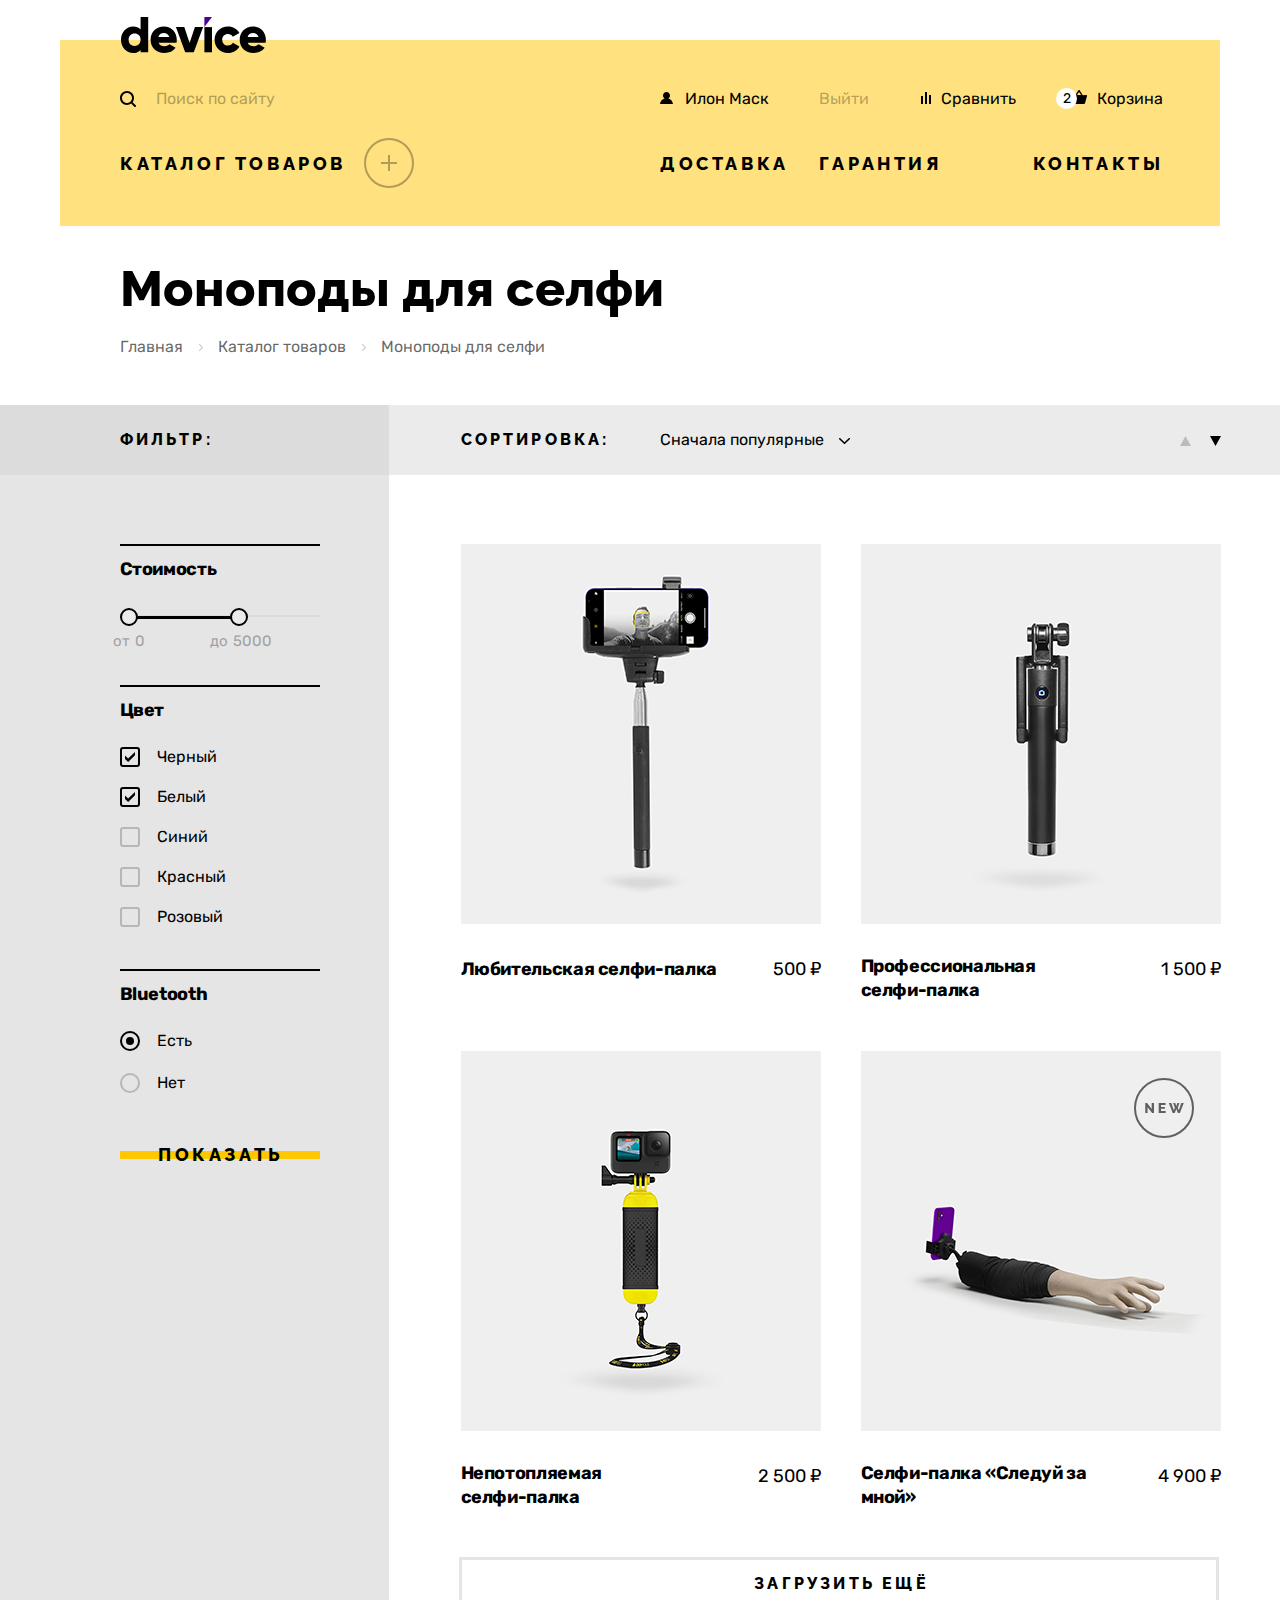
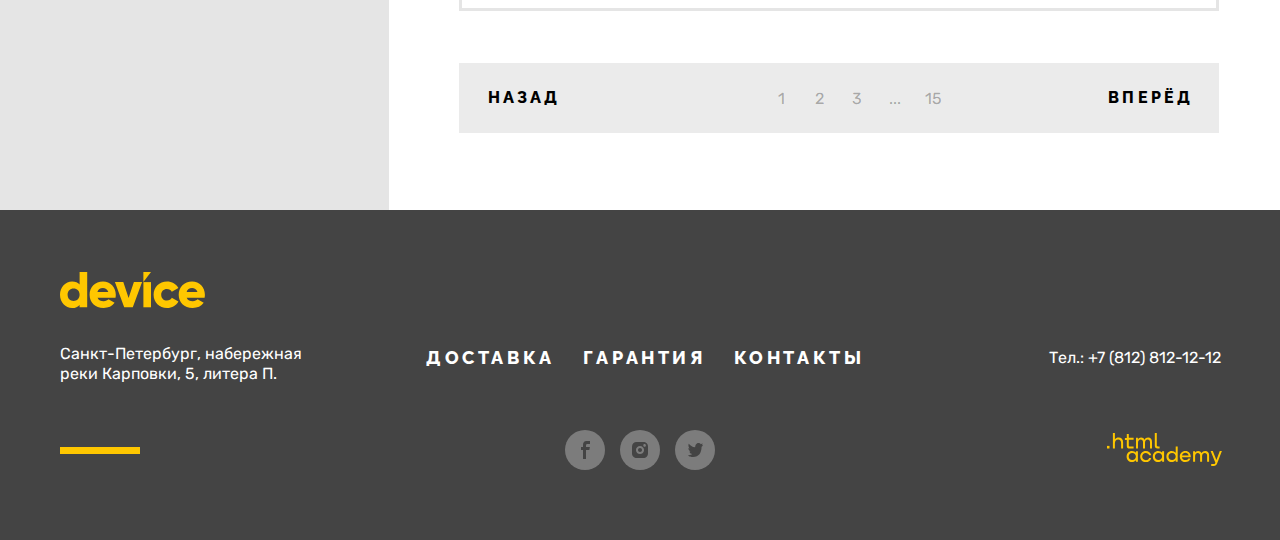
==== commit d6b93e2e: "Финальные правки" ====
--- a/catalog.html
+++ b/catalog.html
@@ -242,7 +242,11 @@
                     <ul class="products__sort-list">
                       <li class="products__sort-item">
                         <a class="products__sort-link" href="#"></a>
+                      </li>
+                      <li class="products__sort-item">
                         <a class="products__sort-link" href="#"></a>
+                      </li>
+                      <li class="products__sort-item">
                         <a class="products__sort-link" href="#"></a>
                       </li>
                     </ul>
@@ -312,7 +316,7 @@
                   </div>
                 </li>
               </ul>
-              <button class="products__download" type="button">Загрузить еще</button>
+              <button class="products__download" type="button">Загрузить ещё</button>
 
               <div class="products__pagination">
                 <a class="products__pagination-button products__pagination-button--back widescale" href="#">Назад</a>
--- a/css/style.css
+++ b/css/style.css
@@ -967,7 +967,7 @@
 
 .promo-slider__text {
   margin: 0;
-  margin-bottom: 37px;
+  margin-bottom: 36px;
 
   color: var(--basic-tundora);
 }
@@ -992,7 +992,7 @@
 }
 
 .promo-slider__term-description {
-  margin-bottom: 12px;
+  margin-bottom: 11px;
 
   font-size: 36px;
 }
@@ -1072,7 +1072,7 @@
   width: 12px;
   height: 12px;
   padding: 0;
-
+  outline: 0;
   background-color: transparent;
   border: 2px solid var(--basic-black);
   border-radius: 50%;
@@ -1326,7 +1326,7 @@
 
 .services__description-title {
   margin: 0;
-  margin-bottom: 34px;
+  margin-bottom: 33px;
 }
 
 .services__description-text {
@@ -1471,7 +1471,7 @@
 
 .about-us__title {
   margin: 0;
-  margin-bottom: 46px;
+  margin-bottom: 44px;
 }
 
 .about-us__description {
@@ -1523,7 +1523,7 @@
 
 .contacts__title {
   margin: 0;
-  margin-bottom: 46px;
+  margin-bottom: 44px;
 }
 
 .contacts__description {
@@ -1542,7 +1542,7 @@
 }
 
 .contacts__address {
-  margin-bottom: 32px;
+  margin-bottom: 30px;
 
   font-style: normal;
 }
@@ -1578,7 +1578,7 @@
   display: flex;
   justify-content: space-between;
   align-items: center;
-  margin-bottom: 55px;
+  margin-bottom: 54px;
 }
 
 .distribution__title {
@@ -1871,7 +1871,7 @@
 }
 
 .filters__block--color {
-  margin-bottom: 30px;
+  margin-bottom: 28px;
 }
 
 .filters__list {
@@ -1990,7 +1990,7 @@
 
   background-color: transparent;
   background-repeat: no-repeat;
-  background-position: 40% 40%;
+  background-position: center;
   border: 2px solid var(--basic-black);
   border-radius: 3px;
   opacity: 0.2;
@@ -2011,7 +2011,7 @@
 }
 
 .filters__block--bluetooth {
-  margin-bottom: 28px;
+  margin-bottom: 27px;
 }
 
 .filters__submit {
@@ -2060,6 +2060,10 @@
   display: flex;
   align-items: center;
   width: 832px;
+}
+
+.products__sort-list {
+  display: none;
 }
 
 .products__title {
